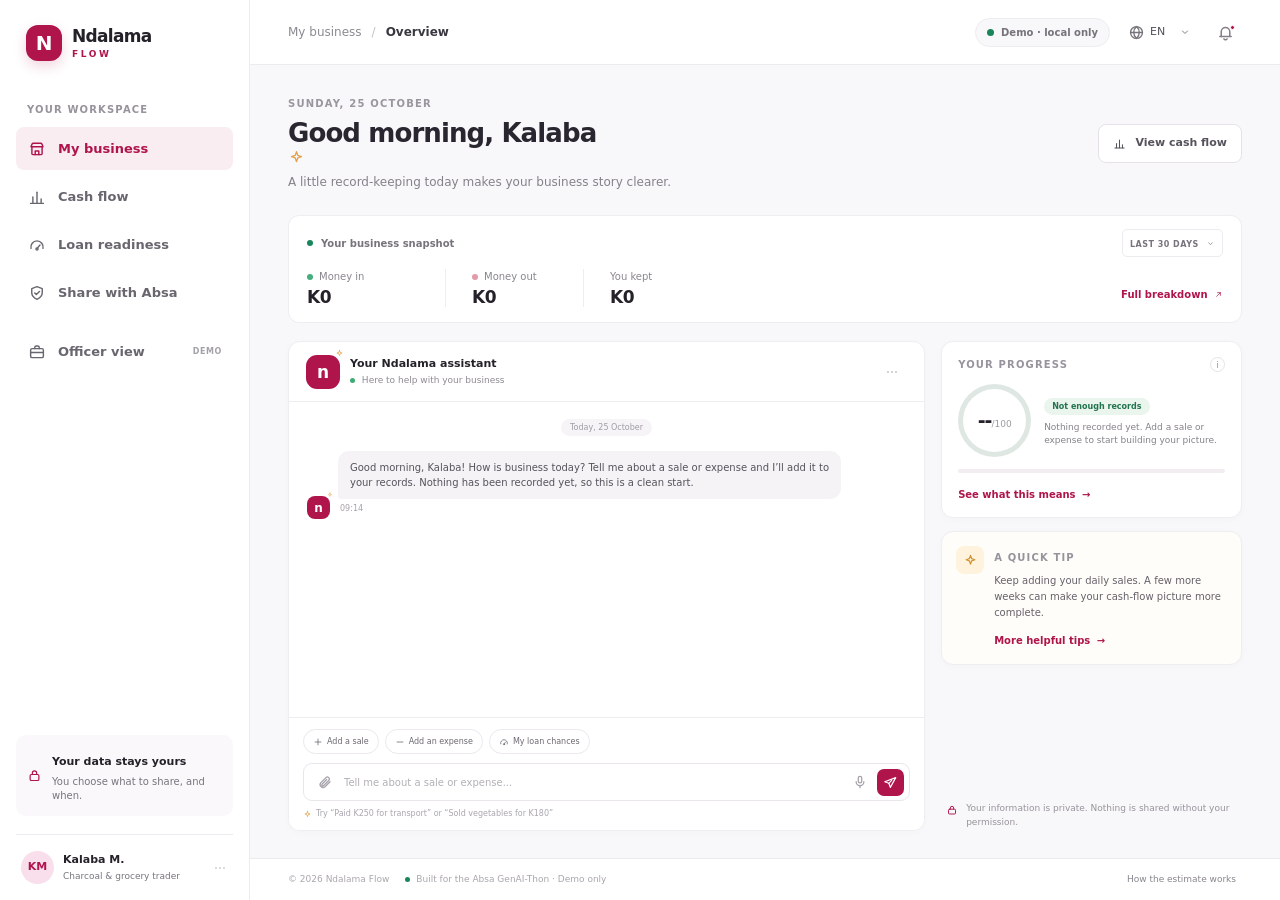
==== index.html @ 37a43adc "Add Ndalama Flow browser prototype Co-authored-by: Copilot <223556219+Copilot@users.noreply.github.c" ====
<!doctype html>
<html lang="en">
  <head>
    <meta charset="utf-8">
    <meta name="viewport" content="width=device-width, initial-scale=1">
    <meta name="theme-color" content="#af144b">
    <meta name="description" content="Ndalama Flow turns everyday SME transactions into a clearer cash-flow picture. Local demo, no bank connection.">
    <title>Ndalama Flow — SME cash-flow assistant</title>
    <link rel="stylesheet" href="styles.css">
  </head>
  <body>
    <svg class="icon-sprite" aria-hidden="true" focusable="false" xmlns="http://www.w3.org/2000/svg">
      <symbol id="i-store" viewBox="0 0 24 24"><path d="M4 9h16l-1.3-3.4A2 2 0 0 0 16.8 4.3H7.2a2 2 0 0 0-1.9 1.3L4 9Z"/><path d="M5.2 9v9.3a1.2 1.2 0 0 0 1.2 1.2h11.2a1.2 1.2 0 0 0 1.2-1.2V9"/><path d="M9.6 19.5v-4.8h4.8v4.8"/></symbol>
      <symbol id="i-chart" viewBox="0 0 24 24"><path d="M3.5 20.5h17"/><path d="M6.5 20V12"/><path d="M12 20V5.5"/><path d="M17.5 20v-5.5"/></symbol>
      <symbol id="i-gauge" viewBox="0 0 24 24"><path d="M4 16.5a8.2 8.2 0 1 1 16 0"/><path d="M12 16.5l4-4.6"/><circle cx="12" cy="17.4" r="1.4"/></symbol>
      <symbol id="i-shield" viewBox="0 0 24 24"><path d="M12 3.6 19 6.2v5.6c0 4-3 6.9-7 8.6-4-1.7-7-4.6-7-8.6V6.2l7-2.6Z"/><path d="m9 12 2.1 2.1L15.3 10"/></symbol>
      <symbol id="i-briefcase" viewBox="0 0 24 24"><rect x="3.5" y="7.5" width="17" height="12" rx="2"/><path d="M9 7.5V6a2 2 0 0 1 2-2h2a2 2 0 0 1 2 2v1.5"/><path d="M3.5 12.7h17"/></symbol>
      <symbol id="i-lock" viewBox="0 0 24 24"><rect x="5" y="10.4" width="14" height="9.6" rx="2"/><path d="M8.6 10.4V8a3.4 3.4 0 0 1 6.8 0v2.4"/></symbol>
      <symbol id="i-globe" viewBox="0 0 24 24"><circle cx="12" cy="12" r="8.4"/><path d="M3.6 12h16.8"/><path d="M12 3.6c2.5 2.3 3.9 5.2 3.9 8.4s-1.4 6.1-3.9 8.4c-2.5-2.3-3.9-5.2-3.9-8.4S9.5 5.9 12 3.6Z"/></symbol>
      <symbol id="i-bell" viewBox="0 0 24 24"><path d="M6.6 17V11a5.4 5.4 0 0 1 10.8 0v6"/><path d="M4.8 17h14.4"/><path d="M10 20a2.2 2.2 0 0 0 4 0"/></symbol>
      <symbol id="i-chevron" viewBox="0 0 24 24"><path d="m7 10 5 5 5-5"/></symbol>
      <symbol id="i-spark" viewBox="0 0 24 24"><path d="M12 3.8 13.8 9l5.2 1.8-5.2 1.8L12 17.8l-1.8-5.2L5 10.8 10.2 9 12 3.8Z"/></symbol>
      <symbol id="i-plus" viewBox="0 0 24 24"><path d="M12 5v14"/><path d="M5 12h14"/></symbol>
      <symbol id="i-minus" viewBox="0 0 24 24"><path d="M5 12h14"/></symbol>
      <symbol id="i-in" viewBox="0 0 24 24"><path d="M7 17 17 7"/><path d="M9.5 7H17v7.5"/></symbol>
      <symbol id="i-out" viewBox="0 0 24 24"><path d="M17 7 7 17"/><path d="M14.5 17H7V9.5"/></symbol>
      <symbol id="i-swap" viewBox="0 0 24 24"><path d="M4 8.5h12.5"/><path d="m13.8 5.3 3.2 3.2-3.2 3.2"/><path d="M20 15.5H7.5"/><path d="m10.2 12.3-3.2 3.2 3.2 3.2"/></symbol>
      <symbol id="i-clip" viewBox="0 0 24 24"><path d="M19.5 11.6 12 19.1a4.4 4.4 0 0 1-6.2-6.2l7.5-7.5a3 3 0 0 1 4.3 4.3l-7.5 7.5a1.6 1.6 0 0 1-2.3-2.3l6.7-6.7"/></symbol>
      <symbol id="i-mic" viewBox="0 0 24 24"><rect x="9.4" y="3.4" width="5.2" height="10" rx="2.6"/><path d="M6.2 11.6a5.8 5.8 0 0 0 11.6 0"/><path d="M12 17.4v3.2"/></symbol>
      <symbol id="i-send" viewBox="0 0 24 24"><path d="m20.4 4.2-8.7 15.6-2.4-6.5-6.5-2.4L20.4 4.2Z"/><path d="m9.3 13.3 4.7-4.7"/></symbol>
      <symbol id="i-more" viewBox="0 0 24 24"><path d="M6 12h.01M12 12h.01M18 12h.01"/></symbol>
      <symbol id="i-info" viewBox="0 0 24 24"><circle cx="12" cy="12" r="8.4"/><path d="M12 11v5.4"/><path d="M12 7.9h.01"/></symbol>
      <symbol id="i-check" viewBox="0 0 24 24"><path d="m5.2 12.4 4.4 4.4L18.8 7.6"/></symbol>
      <symbol id="i-alert" viewBox="0 0 24 24"><path d="M12 4.4 20.8 19.6H3.2L12 4.4Z"/><path d="M12 9.4v4.4"/><path d="M12 16.9h.01"/></symbol>
      <symbol id="i-undo" viewBox="0 0 24 24"><path d="M4.5 9.2h8.7a5.4 5.4 0 0 1 0 10.8H8.4"/><path d="M8.2 5.2 4.2 9.2l4 4"/></symbol>
      <symbol id="i-close" viewBox="0 0 24 24"><path d="m6.4 6.4 11.2 11.2"/><path d="M17.6 6.4 6.4 17.6"/></symbol>
      <symbol id="i-list" viewBox="0 0 24 24"><path d="M9 6.5h11"/><path d="M9 12h11"/><path d="M9 17.5h11"/><path d="M4.6 6.5h.01"/><path d="M4.6 12h.01"/><path d="M4.6 17.5h.01"/></symbol>
    </svg>
    <div class="app-shell">
      <aside class="sidebar" aria-label="Main navigation">
        <a class="brand" href="#chat" aria-label="Ndalama Flow home">
          <span class="brand-mark" aria-hidden="true">N</span>
          <span><strong>Ndalama</strong><small>FLOW</small></span>
        </a>
        <div class="workspace-label">YOUR WORKSPACE</div>
        <nav class="nav-list">
          <button class="nav-item active" data-screen="chat"><span class="nav-icon"><svg class="icon" aria-hidden="true"><use href="#i-store"/></svg></span>My business</button>
          <button class="nav-item" data-screen="dashboard"><span class="nav-icon"><svg class="icon" aria-hidden="true"><use href="#i-chart"/></svg></span>Cash flow</button>
          <button class="nav-item" data-screen="readiness"><span class="nav-icon"><svg class="icon" aria-hidden="true"><use href="#i-gauge"/></svg></span>Loan readiness</button>
          <button class="nav-item" data-screen="consent"><span class="nav-icon"><svg class="icon" aria-hidden="true"><use href="#i-shield"/></svg></span>Share with Absa</button>
          <button class="nav-item officer-link" data-screen="officer"><span class="nav-icon"><svg class="icon" aria-hidden="true"><use href="#i-briefcase"/></svg></span>Officer view <span class="demo-mini">DEMO</span></button>
        </nav>
        <div class="sidebar-bottom">
          <div class="secure-note"><span class="secure-icon" aria-hidden="true"><svg class="icon"><use href="#i-lock"/></svg></span><div><strong>Your data stays yours</strong><p>You choose what to share, and when.</p></div></div>
          <div class="profile"><span class="avatar">KM</span><span><strong>Kalaba M.</strong><small>Charcoal & grocery trader</small></span><span class="more"><svg class="icon" aria-hidden="true"><use href="#i-more"/></svg></span></div>
        </div>
      </aside>

      <main class="main-area">
        <header class="topbar">
          <div class="mobile-brand"><span class="brand-mark">N</span><strong>Ndalama Flow</strong></div>
          <div class="breadcrumb"><span>My business</span><span class="crumb-sep">/</span><strong id="current-page">Overview</strong></div>
          <div class="top-actions">
            <span class="demo-badge"><span></span> Demo · local only</span>
            <label class="language-select" aria-label="Choose language">
              <span class="language-globe"><svg class="icon" aria-hidden="true"><use href="#i-globe"/></svg></span>
              <select id="language"><option value="en">EN</option><option value="bem">BEM</option><option value="nya">NYA</option></select>
              <span class="chevron"><svg class="icon" aria-hidden="true"><use href="#i-chevron"/></svg></span>
            </label>
            <button class="icon-button notification-button" aria-label="Notifications"><svg class="icon" aria-hidden="true"><use href="#i-bell"/></svg><i></i></button>
          </div>
        </header>

        <div class="screen-content">
          <div class="screen" id="screen-chat">
            <div class="page-heading">
              <div><p class="eyebrow">SUNDAY, 25 OCTOBER</p><h1>Good morning, Kalaba <span class="wave"><svg class="icon" aria-hidden="true"><use href="#i-spark"/></svg></span></h1><p class="subheading">A little record-keeping today makes your business story clearer.</p></div>
              <button class="button button-outline" data-screen="dashboard"><span><svg class="icon" aria-hidden="true"><use href="#i-chart"/></svg></span> View cash flow</button>
            </div>
            <div class="overview-strip">
              <div class="overview-copy"><span class="live-dot"></span><span>Your business snapshot</span><span class="period-label">LAST 30 DAYS <span><svg class="icon" aria-hidden="true"><use href="#i-chevron"/></svg></span></span></div>
              <div class="overview-metrics">
                <div class="metric"><span class="metric-label"><i class="metric-dot green"></i>Money in</span><strong id="mini-income">K0</strong></div>
                <div class="metric"><span class="metric-label"><i class="metric-dot red"></i>Money out</span><strong id="mini-expenses">K0</strong></div>
                <div class="metric"><span class="metric-label">You kept</span><strong id="mini-profit">K0</strong></div>
                <div class="snapshot-link"><button class="text-link" data-screen="dashboard">Full breakdown <span><svg class="icon" aria-hidden="true"><use href="#i-in"/></svg></span></button></div>
              </div>
            </div>

            <div class="chat-layout">
              <section class="chat-panel card">
                <div class="chat-header"><div class="assistant-avatar">n<span><svg class="icon" aria-hidden="true"><use href="#i-spark"/></svg></span></div><div><strong>Your Ndalama assistant</strong><small><i class="online-dot"></i> Here to help with your business</small></div><button class="icon-button chat-menu" aria-label="More options"><svg class="icon" aria-hidden="true"><use href="#i-more"/></svg></button></div>
                <div class="chat-thread" id="chat-thread" aria-live="polite">
                  <div class="chat-date"><span>Today, 25 October</span></div>
                  <div class="message-row assistant-row"><div class="assistant-avatar small">n<span><svg class="icon" aria-hidden="true"><use href="#i-spark"/></svg></span></div><div class="message-content"><div class="bubble assistant-bubble">Good morning, Kalaba! How is business today? Tell me about a sale or expense and I’ll add it to your records. Nothing has been recorded yet, so this is a clean start.</div><span class="message-time">09:14</span></div></div>
                </div>
                <div class="chat-footer">
                  <div class="quick-prompts"><button data-prompt="Add a sale"><svg class="icon" aria-hidden="true"><use href="#i-plus"/></svg> Add a sale</button><button data-prompt="Add an expense"><svg class="icon" aria-hidden="true"><use href="#i-minus"/></svg> Add an expense</button><button data-prompt="How are my loan chances?"><svg class="icon" aria-hidden="true"><use href="#i-gauge"/></svg> My loan chances</button></div>
                  <form class="message-form" id="message-form"><button type="button" class="attach-button" aria-label="Attach a statement" title="Statement uploads are not connected in this demo"><svg class="icon" aria-hidden="true"><use href="#i-clip"/></svg></button><input id="message-input" autocomplete="off" placeholder="Tell me about a sale or expense..." aria-label="Message your assistant"><button type="button" class="mic-button" aria-label="Voice input is not available in this demo"><svg class="icon" aria-hidden="true"><use href="#i-mic"/></svg></button><button class="send-button" type="submit" aria-label="Send message"><svg class="icon" aria-hidden="true"><use href="#i-send"/></svg></button></form>
                  <p class="input-footnote"><svg class="icon" aria-hidden="true"><use href="#i-spark"/></svg> Try “Paid K250 for transport” or “Sold vegetables for K180”</p>
                </div>
              </section>
              <aside class="chat-aside">
                <section class="card readiness-card">
                  <div class="card-topline"><span class="section-kicker">YOUR PROGRESS</span><span class="info-mark" title="Illustrative score, shown after five recorded entries">i</span></div>
                  <div class="readiness-body"><div class="score-ring small-ring" id="aside-ring"><div><strong id="aside-score">--</strong><span>/100</span></div></div><div><span class="status-pill" id="aside-status">Not enough records</span><p id="aside-copy">Nothing recorded yet. Add a sale or expense to start building your picture.</p></div></div>
                  <div class="progress-track"><span id="aside-progress" style="width:0"></span></div>
                  <button class="text-link" data-screen="readiness">See what this means <span>→</span></button>
                </section>
                <section class="card nudge-card"><div class="nudge-icon"><svg class="icon" aria-hidden="true"><use href="#i-spark"/></svg></div><div><span class="section-kicker">A QUICK TIP</span><p>Keep adding your daily sales. A few more weeks can make your cash-flow picture more complete.</p><button class="text-link" data-prompt="How can I improve my records?">More helpful tips <span>→</span></button></div></section>
                <div class="privacy-foot"><span class="privacy-icon"><svg class="icon" aria-hidden="true"><use href="#i-lock"/></svg></span><span>Your information is private. Nothing is shared without your permission.</span></div>
              </aside>
            </div>
          </div>

          <div class="screen hidden" id="screen-dashboard">
            <div class="page-heading"><div><p class="eyebrow">YOUR BUSINESS, AT A GLANCE</p><h1>Cash flow</h1><p class="subheading">A simple picture of what came in and went out.</p></div><button class="button button-outline" data-screen="chat"><svg class="icon" aria-hidden="true"><use href="#i-plus"/></svg> Add a transaction</button></div>
            <div class="dashboard-stats">
              <article class="stat-card card"><div class="stat-head"><span>Money in</span><span class="stat-icon income-icon"><svg class="icon" aria-hidden="true"><use href="#i-in"/></svg></span></div><strong id="dash-income">K0</strong><small id="dash-income-note"><span class="muted-text">Nothing recorded yet</span></small><div class="sparkline income-spark hidden"><i></i><i></i><i></i><i></i><i></i><i></i><i></i><i></i><i></i></div></article>
              <article class="stat-card card"><div class="stat-head"><span>Money out</span><span class="stat-icon expense-icon"><svg class="icon" aria-hidden="true"><use href="#i-out"/></svg></span></div><strong id="dash-expenses">K0</strong><small id="dash-expense-note"><span class="muted-text">Nothing recorded yet</span></small><div class="sparkline expense-spark hidden"><i></i><i></i><i></i><i></i><i></i><i></i><i></i><i></i><i></i></div></article>
              <article class="stat-card card"><div class="stat-head"><span>You kept</span><span class="stat-icon profit-icon"><svg class="icon" aria-hidden="true"><use href="#i-chart"/></svg></span></div><strong id="dash-profit">K0</strong><small><span class="muted-text">Money in, less money out</span></small><div class="profit-meter"><span id="profit-meter-fill" style="width:0"></span></div></article>
            </div>
            <div class="dashboard-grid">
              <section class="card chart-card"><div class="section-header"><div><h2>Your weekly flow</h2><p>Income and expenses over the last 4 weeks</p></div><span class="chart-legend"><i class="legend-income"></i>Income <i class="legend-expense"></i>Expenses</span></div><div class="chart-wrap"><div class="y-axis"><span>K0</span><span>K0</span><span>K0</span><span>K0</span></div><div class="chart-area"><div class="grid-line line-1"></div><div class="grid-line line-2"></div><div class="grid-line line-3"></div><div class="grid-line line-4"></div><p class="chart-empty" id="chart-empty">No entries yet. Add a sale or expense in chat to see your weekly flow.</p><div class="bar-groups is-empty" id="bar-groups"><div class="bar-group"><i class="bar income-bar"></i><i class="bar expense-bar"></i><span>Week 1</span></div><div class="bar-group"><i class="bar income-bar"></i><i class="bar expense-bar"></i><span>Week 2</span></div><div class="bar-group"><i class="bar income-bar"></i><i class="bar expense-bar"></i><span>Week 3</span></div><div class="bar-group"><i class="bar income-bar"></i><i class="bar expense-bar"></i><span>This week</span></div></div></div></div></section>
              <section class="card category-card"><div class="section-header"><div><h2>Where money goes</h2><p>Your recorded expenses</p></div><button class="icon-button" aria-label="Category details"><svg class="icon" aria-hidden="true"><use href="#i-more"/></svg></button></div><div class="category-list" id="category-list"><p class="empty-note">Nothing recorded yet. Add an expense in chat to see where your money goes.</p></div><div class="category-note"><svg class="icon" aria-hidden="true"><use href="#i-spark"/></svg> Keep recording expenses to make this breakdown more complete.</div></section>
            </div>
            <section class="card transactions-card"><div class="section-header"><div><h2>Recent activity</h2><p>Transactions you have recorded</p></div><span class="synthetic-label">YOUR ENTRIES</span></div><div class="transaction-table" id="transaction-list"></div></section>
          </div>

          <div class="screen hidden" id="screen-readiness">
            <div class="page-heading"><div><p class="eyebrow">A CLEARER PICTURE, ONE STEP AT A TIME</p><h1>Your loan readiness</h1><p class="subheading">An estimate to help you understand your cash flow—not a lending decision.</p></div><span class="illustrative-tag">Illustrative estimate</span></div>
            <div class="readiness-grid">
              <section class="card score-card"><span class="section-kicker">DEMO CASH-FLOW PROFILE</span><div class="large-score"><div class="score-ring" id="ready-ring"><div><strong id="ready-score">--</strong><span>/100</span></div></div><div><span class="status-pill" id="ready-status">Not enough records</span><h2 id="ready-title">Just getting started</h2><p id="ready-copy">Nothing recorded yet. Add at least five sales and expenses to see an illustrative cash-flow profile.</p></div></div><div class="score-scale"><span>Needs more records</span><span>Stronger picture</span></div><div class="progress-track"><span id="ready-progress" style="width:0"></span></div><div class="estimate-box hidden" id="estimate-box"><span class="estimate-icon"><svg class="icon" aria-hidden="true"><use href="#i-in"/></svg></span><div><span>Example loan & repayment estimate</span><strong>K15,000 <small>loan · about K1,300 / month</small></strong><p>Illustrative only, based on entries recorded in this demo. Not an offer or approval.</p></div></div></section>
              <section class="card factors-card"><div class="section-header"><div><h2>What shaped this picture?</h2><p>Example factors shown transparently</p></div></div><p class="empty-note" id="factor-empty">Add entries in chat and the factors behind this picture will appear here.</p><div class="factor-row factor-live hidden"><span class="factor-icon factor-positive"><svg class="icon" aria-hidden="true"><use href="#i-in"/></svg></span><div><strong>Recorded sales</strong><p>Your recorded income appears across your entries.</p></div><span class="factor-status positive-text">Helps</span></div><div class="factor-row factor-live hidden"><span class="factor-icon factor-positive"><svg class="icon" aria-hidden="true"><use href="#i-check"/></svg></span><div><strong>Money left after expenses</strong><p>Your recorded income is higher than recorded expenses.</p></div><span class="factor-status positive-text">Helps</span></div><div class="factor-row factor-live hidden"><span class="factor-icon factor-caution"><svg class="icon" aria-hidden="true"><use href="#i-alert"/></svg></span><div><strong>Length of records</strong><p>A handful of entries is still a short history.</p></div><span class="factor-status caution-text">More needed</span></div><div class="factor-row factor-live hidden"><span class="factor-icon factor-caution"><svg class="icon" aria-hidden="true"><use href="#i-info"/></svg></span><div><strong>Transactions not verified</strong><p>Chat entries are self-reported in this demo.</p></div><span class="factor-status caution-text">More needed</span></div><div class="factor-disclaimer">This demo does not calculate a real credit score or determine eligibility.</div></section>
            </div>
            <section class="card next-steps-card"><div class="next-step-icon"><svg class="icon" aria-hidden="true"><use href="#i-spark"/></svg></div><div><span class="section-kicker">SMALL STEPS THAT HELP</span><h2>Keep your business story growing</h2><div class="tip-grid"><div><span>01</span><p>Record sales and expenses regularly for a more complete picture.</p></div><div><span>02</span><p>Check entries as you go so your records reflect your business.</p></div><div><span>03</span><p>Only share details with a bank when you feel ready.</p></div></div></div></section>
            <button class="button button-primary" data-screen="consent">Choose what to share <span>→</span></button>
          </div>

          <div class="screen hidden" id="screen-consent">
            <div class="page-heading"><div><p class="eyebrow">YOU ARE IN CONTROL</p><h1>Choose what to share</h1><p class="subheading">You decide what an Absa loan officer can see. Nothing is shared until you confirm below.</p></div><span class="privacy-pill"><span><svg class="icon" aria-hidden="true"><use href="#i-lock"/></svg></span> Private by default</span></div>
            <div class="consent-layout">
              <section class="card consent-card"><div class="consent-intro"><span class="consent-shield"><svg class="icon" aria-hidden="true"><use href="#i-shield"/></svg></span><div><h2>Your information, your choice</h2><p>Switch on only the information you want to include. You can withdraw access later.</p></div></div>
                <label class="consent-row"><span class="consent-data-icon"><svg class="icon" aria-hidden="true"><use href="#i-list"/></svg></span><span class="consent-copy"><strong>Cash-flow summary</strong><small>Money in, money out, and weekly patterns</small></span><input type="checkbox" class="consent-toggle"><span class="toggle-ui"></span></label>
                <label class="consent-row"><span class="consent-data-icon"><svg class="icon" aria-hidden="true"><use href="#i-swap"/></svg></span><span class="consent-copy"><strong>Recorded transactions</strong><small>Sales and expenses you entered in this demo</small></span><input type="checkbox" class="consent-toggle"><span class="toggle-ui"></span></label>
                <label class="consent-row"><span class="consent-data-icon"><svg class="icon" aria-hidden="true"><use href="#i-gauge"/></svg></span><span class="consent-copy"><strong>Illustrative profile</strong><small>Demo factors and the example estimate</small></span><input type="checkbox" class="consent-toggle"><span class="toggle-ui"></span></label>
                <label class="consent-row"><span class="consent-data-icon"><svg class="icon" aria-hidden="true"><use href="#i-alert"/></svg></span><span class="consent-copy"><strong>Data quality notes</strong><small>What may be missing or needs a closer look</small></span><input type="checkbox" class="consent-toggle"><span class="toggle-ui"></span></label>
                <div class="consent-confirm"><p><span><svg class="icon" aria-hidden="true"><use href="#i-info"/></svg></span> This prototype runs entirely in your browser. No application is sent to Absa.</p><div><button class="button button-outline hidden" id="withdraw-consent">Withdraw access</button> <button class="button button-primary" id="share-button">Review & share <span>→</span></button></div></div>
              </section>
              <aside class="consent-aside"><div class="card share-summary"><span class="section-kicker">BEFORE YOU SHARE</span><h2>Here’s what happens</h2><div class="share-step"><span>1</span><p>You choose the information above.</p></div><div class="share-step"><span>2</span><p>Review your selection before confirming.</p></div><div class="share-step"><span>3</span><p>A loan officer reviews it. They—not AI—make any lending decision.</p></div><div class="share-lock"><svg class="icon" aria-hidden="true"><use href="#i-lock"/></svg> <span>You can withdraw demo access at any time.</span></div></div><div class="consent-help"><span>Need a hand?</span><p>Talk to your assistant if you have questions about your records.</p><button class="text-link" data-screen="chat">Back to chat <span>→</span></button></div></aside>
            </div>
          </div>

          <div class="screen hidden" id="screen-officer">
            <div class="page-heading"><div><p class="eyebrow">ABSA · INTERNAL DEMO</p><h1>Application review</h1><p class="subheading">A sample view of information shared with a loan officer.</p></div><span class="illustrative-tag">Demo applicant · Local only</span></div>
            <div class="officer-banner" id="officer-banner"><span class="banner-icon"><svg class="icon" aria-hidden="true"><use href="#i-info"/></svg></span><div><strong>Nothing has been shared yet</strong><p>The applicant must choose and confirm what to share before it appears here.</p></div><button class="button button-outline" data-screen="consent">Go to consent</button></div>
            <div class="officer-grid">            <section class="card applicant-card"><div class="applicant-head"><span class="avatar large-avatar">KM</span><div><span class="section-kicker">DEMO PROFILE</span><h2>Kalaba M.</h2><p>Charcoal & grocery trader · Lusaka</p></div><span class="risk-pill">Demo profile</span></div><div class="applicant-stats" id="officer-cashflow"><div><span>Recorded income</span><strong id="officer-income">K0</strong></div><div><span>Recorded expenses</span><strong id="officer-expenses">K0</strong></div><div><span>Cash-flow difference</span><strong id="officer-profit">K0</strong></div></div><div class="officer-chart" id="officer-chart"><div class="section-header"><div><h2>Monthly cash flow</h2><p>No monthly history in this demo</p></div></div><p class="empty-note">Monthly statements are not connected. Only entries recorded in chat appear here.</p></div><div class="officer-transactions hidden" id="officer-transactions"><div class="section-header"><div><h2>Recorded transactions</h2><p>Entries supplied in this demo</p></div></div><div id="officer-transaction-list"></div></div></section>
            <aside class="officer-side"><section class="card recommendation-card" id="officer-profile"><div class="section-header"><div><span class="section-kicker">ASSISTANT SUMMARY</span><h2>Review the records</h2></div><span class="ai-mark"><svg class="icon" aria-hidden="true"><use href="#i-spark"/></svg> AI</span></div><p class="recommendation-copy" id="officer-copy">No entries have been recorded yet, so there is nothing to review.</p><div class="risk-flags" id="officer-quality"><strong>Things to check</strong><div><svg class="icon risk-icon" aria-hidden="true"><use href="#i-alert"/></svg> Short record history</div><div><svg class="icon risk-icon" aria-hidden="true"><use href="#i-alert"/></svg> Entries are self-reported</div><div><svg class="icon risk-icon" aria-hidden="true"><use href="#i-alert"/></svg> Demo data only</div></div><div class="decision-actions"><button class="button button-outline" data-decision="Request more information">Request more info</button><button class="button button-primary" data-decision="Review noted">Record review</button></div><p class="human-note">A human officer makes any real lending decision.</p></section><button class="withdraw-button" id="withdraw-button"><svg class="icon" aria-hidden="true"><use href="#i-undo"/></svg> Withdraw demo access</button></aside></div>
            <section class="card audit-card"><div><span class="section-kicker">DEMO AUDIT TRAIL</span><h2>Activity</h2></div><div class="audit-row"><span class="audit-dot"></span><span id="audit-entry">Demo profile created — no entries recorded</span><time>25 Oct 2026</time></div><p>Prototype activity only. No real customer data or bank system is connected.</p></section>
          </div>
        </div>
        <footer class="app-footer"><span>© 2026 Ndalama Flow</span><span><i></i> Built for the Absa GenAI-Thon · Demo only</span><button data-screen="readiness">How the estimate works</button></footer>
      </main>
    </div>
    <div class="toast" id="toast" role="status" aria-live="polite"></div>
    <dialog class="confirm-dialog" id="share-dialog"><form method="dialog"><button class="dialog-close" aria-label="Close"><svg class="icon" aria-hidden="true"><use href="#i-close"/></svg></button><span class="dialog-icon"><svg class="icon" aria-hidden="true"><use href="#i-shield"/></svg></span><p class="eyebrow">YOUR CHOICE, CONFIRMED</p><h2>Share this sample profile?</h2><p id="share-dialog-copy">Your selected demo information will appear in the officer preview on this device. It will not be sent to Absa.</p><div class="dialog-actions"><button class="button button-outline" value="cancel">Not yet</button><button class="button button-primary" id="confirm-share" value="confirm">Confirm demo share</button></div></form></dialog>
    <script src="app.js"></script>
  </body>
</html>
---- styles.css ----
:root{--red:#af144b;--red-dark:#94103e;--red-pale:#f9edf2;--green:#19855a;--green-pale:#e8f5ee;--amber:#c18111;--amber-pale:#fff5df;--ink:#242129;--muted:#77747d;--line:#edeaf0;--surface:#fff;--canvas:#f8f7f9;--font:system-ui,-apple-system,BlinkMacSystemFont,"Segoe UI",Arial,sans-serif;--display:system-ui,-apple-system,BlinkMacSystemFont,"Segoe UI",Arial,sans-serif}*{box-sizing:border-box}body{margin:0;background:var(--canvas);color:var(--ink);font:14px/1.5 var(--font);-webkit-font-smoothing:antialiased}button,input,select{font:inherit}button{color:inherit;cursor:pointer}.app-shell{display:flex;min-height:100vh}.sidebar{width:250px;background:#fff;border-right:1px solid var(--line);padding:25px 16px 16px;display:flex;flex-direction:column;flex-shrink:0}.brand{display:flex;align-items:center;gap:10px;padding:0 10px 42px;text-decoration:none;color:var(--ink)}.brand-mark{width:36px;height:36px;display:grid;place-items:center;background:var(--red);color:white;border-radius:12px;font:800 20px var(--display);box-shadow:0 5px 13px #af144b2e}.brand>span:last-child{display:grid;line-height:1.1}.brand strong{font:800 17px var(--display);letter-spacing:-.7px}.brand small{color:var(--red);font-size:9px;font-weight:700;letter-spacing:2.6px;margin-top:4px}.workspace-label,.section-kicker{font-size:10px;line-height:1.3;letter-spacing:1.15px;color:#97939c;font-weight:700}.workspace-label{padding:0 11px 11px}.nav-list{display:grid;gap:5px}.nav-item{height:43px;width:100%;border:0;background:transparent;text-align:left;display:flex;align-items:center;gap:11px;padding:0 11px;border-radius:8px;font-size:13px;font-weight:600;color:#69666f}.nav-item:hover{background:#faf8fa;color:var(--red)}.nav-item.active{background:var(--red-pale);color:var(--red)}.nav-icon{width:20px;text-align:center;font-size:17px}.officer-link{margin-top:11px}.demo-mini{margin-left:auto;color:#a3a0a7;font-size:8px;letter-spacing:.6px}.sidebar-bottom{margin-top:auto}.secure-note{display:flex;gap:10px;padding:13px 11px;border-radius:10px;background:#faf8fa;color:var(--red);font-size:16px}.secure-note div{color:var(--ink)}.secure-note strong{font-size:11px}.secure-note p{font-size:10px;color:var(--muted);margin:3px 0 0;line-height:1.4}.profile{border-top:1px solid var(--line);margin-top:18px;padding:16px 5px 0;display:flex;align-items:center;gap:9px}.avatar{width:33px;height:33px;border-radius:50%;background:#f8dfeb;color:var(--red);font-weight:700;font-size:11px;display:grid;place-items:center;flex-shrink:0}.profile>span:nth-child(2){display:grid}.profile strong{font-size:11px}.profile small{font-size:9px;color:var(--muted);margin-top:2px}.more{margin-left:auto;color:#96929a;font-size:20px}.main-area{min-width:0;flex:1;display:flex;flex-direction:column}.topbar{height:65px;padding:0 38px;border-bottom:1px solid var(--line);background:#fff;display:flex;align-items:center;justify-content:space-between}.breadcrumb{display:flex;gap:10px;align-items:center;color:#8c8991;font-size:12px}.breadcrumb strong{color:#3a3740;font-weight:600}.crumb-sep{color:#c4c1c7}.top-actions{display:flex;align-items:center;gap:18px}.demo-badge{display:flex;align-items:center;gap:7px;color:#77737b;background:#f8f7f9;border:1px solid #eeecf0;border-radius:30px;padding:6px 11px;font-size:10px;font-weight:600}.demo-badge>span,.live-dot,.app-footer i{width:7px;height:7px;border-radius:50%;background:var(--green)}.language-select{display:flex;align-items:center;gap:5px;color:#77737b}.language-select select{border:0;background:transparent;color:#55515b;font-size:11px;appearance:none;cursor:pointer;outline:none}.language-globe{font-size:17px}.chevron{font-size:13px}.icon-button{border:0;background:transparent;color:#837f88;font-size:20px;padding:4px 7px;position:relative}.notification-button i{position:absolute;right:7px;top:6px;width:5px;height:5px;border-radius:50%;background:var(--red);border:1px solid white}.mobile-brand{display:none}.screen-content{width:100%;max-width:1420px;padding:31px 38px 24px;margin:0 auto;flex:1}.screen{animation:appear .2s ease}@keyframes appear{from{opacity:.5;transform:translateY(4px)}to{opacity:1;transform:translateY(0)}}.hidden{display:none!important}.page-heading{display:flex;align-items:center;justify-content:space-between;gap:20px;margin-bottom:24px}.eyebrow{font-size:10px;font-weight:700;letter-spacing:1.2px;color:#9a959e;margin:0 0 7px}.page-heading h1{font:800 26px/1.2 var(--display);letter-spacing:-.9px;margin:0;color:#292630}.subheading{font-size:12px;color:#85818a;margin:7px 0 0}.wave{font-size:19px;color:#e5a047}.button{min-height:39px;padding:0 14px;border-radius:8px;display:inline-flex;align-items:center;justify-content:center;gap:9px;font-weight:700;font-size:11px;transition:background .15s,border-color .15s;white-space:nowrap}.button-outline{border:1px solid #e7e2e9;background:#fff;color:#57535c}.button-outline:hover{border-color:#d4cbd5;background:#fcfafc}.button-primary{border:1px solid var(--red);background:var(--red);color:#fff;box-shadow:0 3px 8px #af144b1d}.button-primary:hover{background:var(--red-dark)}.card{background:var(--surface);border:1px solid #efedf1;border-radius:12px;box-shadow:0 2px 8px #29263005}.overview-strip{background:#fff;border:1px solid #efedf1;border-radius:11px;padding:13px 18px 15px;margin-bottom:18px}.overview-copy{display:flex;align-items:center;gap:8px;font-size:10px;color:#77737c;font-weight:600}.live-dot{width:6px;height:6px}.period-label{margin-left:auto;border:1px solid var(--line);border-radius:5px;padding:4px 7px;color:#77737c;font-size:8px;letter-spacing:.5px}.period-label span{font-size:12px;padding-left:4px}.overview-metrics{display:flex;align-items:flex-end;padding:12px 0 0;gap:0}.metric{min-width:138px;padding:0 26px;border-left:1px solid #f0edf1}.metric:first-child{border-left:0;padding-left:0}.metric-label{display:flex;align-items:center;gap:6px;font-size:10px;color:#89858e}.metric-label .metric-dot{width:6px;height:6px;border-radius:50%}.metric-dot.green{background:#45ae7d}.metric-dot.red{background:#e39aa9}.metric strong{display:block;font:700 17px var(--display);letter-spacing:-.4px;margin-top:3px}.snapshot-link{margin-left:auto;padding-bottom:3px}.text-link{background:transparent;border:0;padding:0;color:var(--red);font-size:10px;font-weight:700}.text-link span{margin-left:3px}.chat-layout{display:grid;grid-template-columns:minmax(0,1.8fr) minmax(230px,.85fr);gap:16px;align-items:stretch}.chat-panel{display:flex;flex-direction:column;min-height:490px;overflow:hidden}.chat-header{height:60px;flex-shrink:0;padding:0 17px;border-bottom:1px solid #f0edf1;display:flex;align-items:center;gap:10px}.assistant-avatar{position:relative;width:34px;height:34px;background:var(--red);color:#fff;border-radius:11px;display:grid;place-items:center;font:800 17px var(--display)}.assistant-avatar>span{position:absolute;right:-4px;top:-6px;font-size:11px;color:#e1a143}.chat-header>div:nth-child(2){display:grid}.chat-header strong{font-size:11px}.chat-header small{color:#8e8a93;font-size:9px;margin-top:2px}.online-dot{display:inline-block;width:5px;height:5px;border-radius:50%;background:#40ab75;margin-right:4px}.chat-menu{margin-left:auto}.chat-thread{padding:13px 18px 8px;flex:1;max-height:330px;overflow:auto;scroll-behavior:smooth}.chat-date{text-align:center;margin:0 0 15px}.chat-date span{background:#f6f4f7;border-radius:12px;padding:4px 9px;color:#a09ba4;font-size:8px}.message-row{display:flex;gap:8px;margin:12px 0;align-items:flex-end}.assistant-avatar.small{width:23px;height:23px;border-radius:8px;font-size:12px;flex-shrink:0}.assistant-avatar.small>span{font-size:7px;right:-3px;top:-4px}.message-content{max-width:84%;display:flex;flex-direction:column}.bubble{border-radius:11px;padding:9px 12px;font-size:10px;line-height:1.5}.assistant-bubble{background:#f5f3f6;border-bottom-left-radius:3px;color:#56525b}.user-row{justify-content:flex-end}.user-bubble{background:#f9eaf0;color:#674354;border-bottom-right-radius:3px}.message-time{color:#a6a1aa;font-size:8px;margin:4px 2px}.user-row .message-time{text-align:right}.read-mark{color:#4a9a85}.transaction-card{position:relative;display:flex;align-items:center;gap:8px;margin-top:7px;padding:9px;background:#fff;border:1px solid #eeebf0;border-radius:8px;box-shadow:0 2px 6px #1f172208}.transaction-icon{width:26px;height:26px;background:#eaf5ee;color:var(--green);border-radius:7px;display:grid;place-items:center;font-size:14px}.transaction-card>div:nth-child(2){display:grid}.transaction-card>div:nth-child(2) strong{font-size:9px}.transaction-card>div:nth-child(2) span{font-size:8px;color:#99949d;margin-top:2px}.transaction-amount{font-size:10px;color:var(--green);margin-left:auto;white-space:nowrap}.undo-link{position:absolute;bottom:-18px;right:5px;color:#918b94;border:0;background:transparent;font-size:8px;padding:0}.chat-footer{padding:11px 14px 10px;border-top:1px solid #f0edf1;background:#fff}.quick-prompts{display:flex;gap:6px;flex-wrap:wrap;margin-bottom:9px}.quick-prompts button{height:25px;padding:0 9px;border:1px solid #ece8ee;border-radius:16px;background:white;color:#6d6871;font-size:8px}.quick-prompts button:hover{border-color:#dcb4c4;color:var(--red)}.message-form{height:38px;border:1px solid #e9e5eb;border-radius:9px;display:flex;align-items:center;padding:0 5px 0 8px;gap:4px}.message-form input{border:0;outline:0;flex:1;min-width:0;font-size:10px;color:var(--ink)}.message-form input::placeholder{color:#b3afb6}.attach-button,.mic-button{border:0;background:none;color:#a6a1aa;font-size:17px;padding:3px 5px}.mic-button{font-size:14px}.send-button{width:27px;height:27px;border:0;border-radius:7px;background:var(--red);color:white;font-size:17px;line-height:1}.input-footnote{font-size:8px;color:#aaa5ae;margin:7px 0 0}.input-footnote span{color:#dca244}.chat-aside{display:flex;flex-direction:column;gap:13px}.readiness-card{padding:15px 16px 13px}.card-topline{display:flex;align-items:center;justify-content:space-between}.info-mark{border:1px solid #e7e2e9;color:#9d98a0;border-radius:50%;width:15px;height:15px;text-align:center;line-height:14px;font-size:9px}.readiness-body{display:flex;align-items:center;gap:13px;margin:12px 0}.score-ring{width:97px;height:97px;border-radius:50%;display:grid;place-items:center;background:conic-gradient(var(--red) 0 72%,#f2edf1 72% 100%);position:relative;flex-shrink:0}.score-ring:before{content:"";position:absolute;inset:6px;background:white;border-radius:50%}.score-ring>div{position:relative;text-align:center;display:flex;align-items:baseline}.score-ring strong{font:800 24px var(--display);letter-spacing:-1px}.score-ring span{font-size:9px;color:#9d98a0}.small-ring{width:73px;height:73px;background:conic-gradient(var(--red) 0 72%,#f2edf1 72% 100%)}.small-ring:before{inset:5px}.small-ring strong{font-size:19px}.status-pill{font-size:8px;color:#996d24;background:#fff5df;border-radius:20px;padding:4px 8px;font-weight:700}.readiness-body>div:nth-child(2) p{font-size:9px;line-height:1.5;color:#85818a;margin:6px 0 0}.progress-track{height:4px;background:#f1edf1;border-radius:5px;margin:11px 0 10px;overflow:hidden}.progress-track>span{display:block;width:72%;height:100%;border-radius:5px;background:linear-gradient(90deg,#af144b,#d45b78)}.nudge-card{padding:14px;display:flex;gap:10px;background:#fffdf9}.nudge-icon{width:28px;height:28px;background:#fff3dd;color:#ce922f;border-radius:8px;display:grid;place-items:center;flex-shrink:0}.nudge-card p{font-size:10px;color:#66616a;line-height:1.6;margin:6px 0 8px}.privacy-foot{margin-top:auto;display:flex;gap:8px;color:#98939c;font-size:9px;line-height:1.5;padding:0 5px 2px}.privacy-foot span:first-child{color:var(--red);font-size:15px}.app-footer{border-top:1px solid var(--line);background:#fff;min-height:42px;padding:0 38px;display:flex;align-items:center;gap:16px;color:#aaa5ad;font-size:9px}.app-footer>span:nth-child(2){display:flex;align-items:center;gap:6px}.app-footer i{width:5px;height:5px}.app-footer button{margin-left:auto;border:0;background:none;color:#89848d;font-size:9px}.illustrative-tag,.privacy-pill,.risk-pill{padding:6px 10px;border-radius:20px;background:#f8f1f4;color:var(--red);font-size:9px;font-weight:700}.privacy-pill{background:#eef6f1;color:#428061}.dashboard-stats{display:grid;grid-template-columns:repeat(3,1fr);gap:13px;margin-bottom:14px}.stat-card{padding:15px 16px;position:relative;overflow:hidden;min-height:134px}.stat-head{display:flex;justify-content:space-between;align-items:center;color:#88838c;font-size:10px}.stat-icon{width:25px;height:25px;border-radius:7px;display:grid;place-items:center;font-size:13px}.income-icon{background:#e9f5ee;color:var(--green)}.expense-icon{background:#f9edf1;color:var(--red)}.profit-icon{background:#fff4df;color:#bd831a}.stat-card>strong{display:block;font:800 23px var(--display);letter-spacing:-.8px;margin:6px 0 2px}.stat-card>small{font-size:9px;color:#aaa5ad}.positive-text{color:var(--green);font-weight:700}.muted-text{color:#aaa5ad}.sparkline{position:absolute;right:14px;bottom:11px;display:flex;align-items:end;gap:3px;height:23px}.sparkline i{width:4px;border-radius:3px 3px 0 0;background:#b3ddc6}.sparkline i:nth-child(1){height:28%}.sparkline i:nth-child(2){height:50%}.sparkline i:nth-child(3){height:38%}.sparkline i:nth-child(4){height:75%}.sparkline i:nth-child(5){height:55%}.sparkline i:nth-child(6){height:90%}.sparkline i:nth-child(7){height:62%}.sparkline i:nth-child(8){height:100%}.sparkline i:nth-child(9){height:80%}.expense-spark i{background:#e7bdc9}.profit-meter{height:5px;border-radius:5px;background:#f0edf1;margin-top:13px}.profit-meter span{display:block;width:61%;height:100%;border-radius:5px;background:#d8ac5a}.dashboard-grid{display:grid;grid-template-columns:1.25fr 1fr;gap:13px;margin-bottom:14px}.chart-card,.category-card{padding:16px}.section-header{display:flex;justify-content:space-between;align-items:flex-start;gap:10px}.section-header h2,.consent-intro h2,.share-summary h2,.next-steps-card h2,.audit-card h2,.applicant-head h2{font:700 14px var(--display);letter-spacing:-.3px;margin:0}.section-header p{font-size:9px;color:#9a959e;margin:4px 0 0}.chart-legend{display:flex;gap:5px;align-items:center;font-size:8px;color:#89848d}.chart-legend i{width:6px;height:6px;border-radius:2px}.legend-income{background:var(--red)}.legend-expense{background:#d8d3da;margin-left:5px}.chart-wrap{display:flex;height:180px;margin-top:16px}.y-axis{width:33px;display:flex;flex-direction:column;justify-content:space-between;padding-bottom:21px;color:#aaa5ad;font-size:8px}.chart-area{flex:1;position:relative;display:flex;align-items:stretch}.grid-line{position:absolute;width:100%;height:1px;border-top:1px dashed #eeebef;left:0}.line-1{top:0}.line-2{top:25%}.line-3{top:50%}.line-4{top:75%}.bar-groups{position:relative;z-index:1;width:100%;height:100%;display:flex;justify-content:space-around;align-items:flex-end}.bar-group{height:100%;width:18%;display:flex;align-items:flex-end;justify-content:center;gap:4px;position:relative;padding-bottom:20px}.bar{width:17px;border-radius:4px 4px 0 0;min-height:7px}.income-bar{background:linear-gradient(#c75879,#af144b)}.expense-bar{background:#ddd8df}.bar-group span{position:absolute;bottom:0;font-size:8px;color:#96919a;white-space:nowrap}.category-list{display:grid;gap:13px;margin:22px 0 15px}.category-row{display:grid;grid-template-columns:23px minmax(78px,1fr) minmax(40px,.7fr) 47px;gap:7px;align-items:center}.category-icon{width:22px;height:22px;border-radius:7px;display:grid;place-items:center;font-size:12px}.category-transport{color:#b47d19;background:#fff4df}.category-stock{color:#4c9673;background:#eaf5ee}.category-rent{color:#a8506b;background:#f9edf2}.category-other{color:#817b87;background:#f2f0f4}.category-name{font-size:9px;color:#6f6a73}.category-row strong{font-size:9px;text-align:right}.category-progress{height:4px;background:#f1eff2;border-radius:4px}.category-progress i{display:block;background:#c14c70;height:100%;border-radius:4px}.category-row:nth-child(2) .category-progress i{background:#d2aa5e}.category-row:nth-child(3) .category-progress i{background:#93baa5}.category-row:nth-child(4) .category-progress i{background:#bab4bf}.category-note{border-top:1px solid #f1eef2;padding-top:10px;color:#96919a;font-size:8px}.category-note span{color:#d39b3d;margin-right:4px}.transactions-card{padding:15px 16px}.synthetic-label{font-size:8px;color:#98939b;letter-spacing:.5px}.transaction-table{margin-top:12px}.transaction-line{display:grid;grid-template-columns:28px minmax(100px,1fr) 90px 75px;gap:9px;align-items:center;padding:8px 0;border-top:1px solid #f3f1f4}.transaction-line:first-child{border-top:0}.transaction-line .category-icon{width:24px;height:24px}.transaction-line>div:nth-child(2){display:grid}.transaction-line strong{font-size:9px}.transaction-line small{font-size:8px;color:#9d98a0;margin-top:2px}.transaction-line time{font-size:8px;color:#96919a}.transaction-line .amount{font-size:9px;text-align:right}.readiness-grid{display:grid;grid-template-columns:1fr 1fr;gap:14px;margin-bottom:14px}.score-card,.factors-card{padding:20px}.large-score{display:flex;align-items:center;gap:20px;margin:20px 0}.large-score .score-ring{width:112px;height:112px}.large-score .score-ring strong{font-size:30px}.large-score h2{font:700 17px var(--display);margin:7px 0 4px}.large-score p{font-size:10px;line-height:1.6;color:#85808a;margin:0;max-width:300px}.score-scale{display:flex;justify-content:space-between;color:#aaa5ad;font-size:8px}.estimate-box{display:flex;align-items:flex-start;gap:11px;background:#fbf7f8;border:1px solid #f2e7eb;border-radius:9px;padding:13px;margin-top:18px}.estimate-icon{color:var(--red);font-size:19px}.estimate-box>div{display:grid}.estimate-box>div>span{font-size:9px;color:#89848d}.estimate-box strong{font:700 17px var(--display);margin:2px 0}.estimate-box strong small{font:400 9px var(--font);color:#77737c}.estimate-box p{font-size:8px;color:#96919a;margin:0}.factors-card .section-header{margin-bottom:7px}.factor-row{display:flex;align-items:center;gap:9px;padding:10px 0;border-bottom:1px solid #f2f0f3}.factor-icon{width:25px;height:25px;border-radius:7px;display:grid;place-items:center;flex-shrink:0;font-size:11px}.factor-positive{background:#edf7f0;color:var(--green)}.factor-caution{background:#fff5e5;color:#bf821b}.factor-row>div{min-width:0;flex:1}.factor-row strong{font-size:9px}.factor-row p{font-size:8px;color:#99949c;margin:2px 0 0}.factor-status{font-size:8px;white-space:nowrap}.caution-text{color:#b78020}.factor-disclaimer{font-size:8px;color:#a09ba3;line-height:1.5;margin-top:11px}.next-steps-card{display:flex;gap:14px;padding:16px 19px;margin-bottom:14px}.next-step-icon{width:30px;height:30px;background:#fff4df;color:#ca922f;border-radius:9px;display:grid;place-items:center}.tip-grid{display:grid;grid-template-columns:repeat(3,1fr);gap:18px;margin-top:12px}.tip-grid>div{display:flex;gap:8px;align-items:flex-start}.tip-grid>div>span{font:700 9px var(--display);color:#d69c3f}.tip-grid p{font-size:9px;color:#77727b;line-height:1.5;margin:0}.consent-layout{display:grid;grid-template-columns:1.35fr .8fr;gap:15px;align-items:start}.consent-card{padding:19px}.consent-intro{display:flex;gap:12px;align-items:center;padding:0 0 15px;border-bottom:1px solid #f0edf1}.consent-shield{width:37px;height:37px;display:grid;place-items:center;background:#f9edf2;border-radius:10px;color:var(--red);font-size:19px}.consent-intro p{font-size:9px;color:#89848d;margin:4px 0 0}.consent-row{height:61px;display:flex;align-items:center;gap:11px;border-bottom:1px solid #f2f0f3;position:relative;cursor:pointer}.consent-data-icon{width:27px;height:27px;display:grid;place-items:center;background:#f7f5f8;border-radius:8px;color:#817b85}.consent-copy{display:grid;gap:3px;flex:1}.consent-copy strong{font-size:10px}.consent-copy small{font-size:8px;color:#9a959e}.consent-toggle{position:absolute;opacity:0;width:1px;height:1px}.toggle-ui{width:31px;height:18px;border-radius:10px;background:#d8d4db;position:relative;transition:background .15s}.toggle-ui:after{content:"";position:absolute;width:12px;height:12px;background:#fff;left:3px;top:3px;border-radius:50%;box-shadow:0 1px 3px #0002;transition:transform .15s}.consent-toggle:checked+.toggle-ui{background:var(--red)}.consent-toggle:checked+.toggle-ui:after{transform:translateX(13px)}.consent-toggle:focus-visible+.toggle-ui{outline:2px solid #b5456c;outline-offset:2px}.consent-confirm{display:flex;align-items:center;justify-content:space-between;gap:12px;padding-top:15px}.consent-confirm p{font-size:8px;color:#98939b;max-width:230px}.consent-confirm p span{color:#778e9b;margin-right:3px}.consent-aside{display:grid;gap:12px}.share-summary{padding:18px}.share-summary h2{margin:7px 0 14px}.share-step{display:flex;align-items:flex-start;gap:9px;margin:11px 0}.share-step>span{width:20px;height:20px;border-radius:50%;background:#f8edf1;color:var(--red);display:grid;place-items:center;font-size:9px;font-weight:700;flex-shrink:0}.share-step p{margin:2px 0 0;color:#77727b;font-size:9px;line-height:1.5}.share-lock{border-top:1px solid #f1eef2;padding-top:12px;margin-top:13px;display:flex;gap:8px;align-items:center;color:var(--green);font-size:14px}.share-lock span{color:#89848d;font-size:8px}.consent-help{padding:5px 4px}.consent-help>span{font-size:10px;font-weight:700}.consent-help p{font-size:9px;color:#89848d;margin:4px 0 7px}.officer-banner{display:flex;align-items:center;gap:11px;padding:12px 14px;border:1px solid #f0dfbd;background:#fffbf3;border-radius:9px;margin-bottom:14px}.banner-icon{font-size:18px;color:#b77c17}.officer-banner>div{flex:1}.officer-banner strong{font-size:10px}.officer-banner p{font-size:8px;color:#8f8779;margin:3px 0 0}.officer-banner .button{min-height:31px;font-size:9px}.officer-grid{display:grid;grid-template-columns:1.35fr .8fr;gap:14px;align-items:start}.applicant-card,.recommendation-card{padding:16px}.applicant-head{display:flex;align-items:center;gap:10px}.large-avatar{width:38px;height:38px}.applicant-head h2{margin-top:3px}.applicant-head p{font-size:9px;color:#8d8891;margin:2px 0 0}.risk-pill{margin-left:auto;color:#966d26;background:#fff4df;font-size:8px}.applicant-stats{display:grid;grid-template-columns:repeat(3,1fr);margin:18px 0 15px;padding:12px 0;border-top:1px solid #f0edf1;border-bottom:1px solid #f0edf1}.applicant-stats>div{display:grid;gap:4px;border-left:1px solid #f0edf1;padding-left:11px}.applicant-stats>div:first-child{border:0;padding-left:0}.applicant-stats span{font-size:8px;color:#928d96}.applicant-stats strong{font:700 14px var(--display)}.officer-chart .section-header h2{font:700 12px var(--display)}.officer-bars{height:100px;display:flex;align-items:flex-end;justify-content:space-around;gap:3px;padding:9px 10px 0;border-bottom:1px solid #edeaf0}.officer-bars span{width:8%;max-width:24px;background:var(--red);border-radius:4px 4px 0 0;position:relative}.officer-bars span:nth-child(even){background:#dcd7df}.officer-months{display:flex;justify-content:space-around;color:#aaa5ad;font-size:8px;padding:5px 7px 0}.officer-side{display:grid;gap:10px}.recommendation-card .section-header{align-items:center}.recommendation-card .section-header h2{font:700 13px var(--display);margin-top:4px}.ai-mark{font-size:8px;font-weight:700;color:#9a6c9f;background:#f7eff8;border-radius:5px;padding:4px 6px}.recommendation-copy{font-size:9px;line-height:1.6;color:#77727b;margin:12px 0}.risk-flags{padding:10px;background:#fffbf3;border-radius:8px}.risk-flags>strong{font-size:9px}.risk-flags>div{font-size:8px;color:#77727b;margin-top:7px}.risk-flags>div span{display:inline-grid;place-items:center;border-radius:50%;width:13px;height:13px;background:#fff0d5;color:#b77c17;font-weight:700;margin-right:5px}.decision-actions{display:flex;gap:6px;margin-top:12px}.decision-actions .button{flex:1;white-space:normal;padding:0 7px;min-height:34px;font-size:8px}.human-note{text-align:center;color:#aaa5ad;font-size:8px;margin:8px 0 0}.withdraw-button{border:0;background:transparent;color:#9a6679;font-size:9px;text-align:left;padding:2px}.audit-card{margin-top:14px;padding:13px 16px;display:grid;grid-template-columns:170px 1fr;align-items:center;gap:12px}.audit-card h2{font-size:12px;margin-top:4px}.audit-row{display:flex;align-items:center;gap:8px;font-size:8px;color:#817c85}.audit-dot{width:6px;height:6px;background:#d9ad5f;border-radius:50%}.audit-row time{margin-left:auto;color:#aaa5ad}.audit-card>p{grid-column:2;margin:-8px 0 0;color:#aaa5ad;font-size:8px}.toast{position:fixed;bottom:24px;left:50%;transform:translate(-50%,15px);padding:10px 15px;border-radius:9px;background:#302b34;color:white;box-shadow:0 6px 22px #231d2630;font-size:11px;opacity:0;pointer-events:none;transition:opacity .2s,transform .2s;z-index:20}.toast.show{opacity:1;transform:translate(-50%,0)}.confirm-dialog{width:min(420px,calc(100vw - 30px));border:1px solid #eeeaf0;border-radius:15px;padding:0;box-shadow:0 20px 60px #1e172433}.confirm-dialog::backdrop{background:#211b25a8;backdrop-filter:blur(2px)}.confirm-dialog form{padding:25px;position:relative}.dialog-close{position:absolute;right:15px;top:11px;border:0;background:none;color:#8b858f;font-size:22px}.dialog-icon{width:40px;height:40px;display:grid;place-items:center;background:#f9edf2;color:var(--red);border-radius:11px;font-size:20px;margin-bottom:15px}.confirm-dialog h2{font:700 19px var(--display);margin:0}.confirm-dialog form>p:not(.eyebrow){font-size:11px;color:#77727b;line-height:1.6;margin:9px 0 19px}.dialog-actions{display:flex;justify-content:flex-end;gap:8px}.dialog-actions .button{font-size:10px}
@media(min-width:1500px){.screen-content{padding-top:38px}.chat-panel{min-height:540px}.chat-thread{max-height:380px}}
@media(max-width:1050px){.sidebar{width:215px}.topbar{padding:0 24px}.screen-content{padding:26px 24px}.app-footer{padding:0 24px}.chat-layout{grid-template-columns:minmax(0,1.5fr) minmax(210px,.8fr)}.category-row{grid-template-columns:23px minmax(65px,1fr) minmax(35px,.6fr) 43px}.category-name{font-size:8px}.dashboard-grid{grid-template-columns:1fr 1fr}.readiness-grid,.consent-layout,.officer-grid{grid-template-columns:1fr 1fr}}
@media(max-width:760px){.app-shell{display:block}.sidebar{position:fixed;z-index:10;bottom:0;left:0;right:0;width:auto;height:60px;padding:0 5px;border-right:0;border-top:1px solid var(--line);display:block}.sidebar .brand,.workspace-label,.sidebar-bottom,.officer-link{display:none}.nav-list{display:grid;grid-template-columns:repeat(4,1fr);height:100%;gap:0}.nav-item{height:58px;display:flex;flex-direction:column;justify-content:center;gap:2px;padding:3px 0;font-size:8px;border-radius:0}.nav-icon{font-size:16px;line-height:1.1}.topbar{height:54px;padding:0 16px}.mobile-brand{display:flex;align-items:center;gap:7px;font-size:12px}.mobile-brand .brand-mark{width:27px;height:27px;border-radius:8px;font-size:15px}.breadcrumb{display:none}.top-actions{gap:10px}.demo-badge{font-size:0;padding:6px 8px}.demo-badge>span{width:7px;height:7px}.notification-button{display:none}.screen-content{padding:23px 15px 20px}.page-heading{margin-bottom:17px;align-items:flex-start}.page-heading h1{font-size:22px}.page-heading .button{font-size:0;width:38px;padding:0}.page-heading .button span{font-size:15px}.page-heading .subheading{max-width:320px;line-height:1.5}.overview-strip{padding:11px 12px}.overview-metrics{justify-content:space-between;flex-wrap:wrap;row-gap:11px}.metric{min-width:0;padding:0 10px}.metric:first-child{padding-left:0}.metric strong{font-size:14px}.metric-label{font-size:8px}.snapshot-link{display:none}.chat-layout{grid-template-columns:1fr}.chat-panel{min-height:490px}.chat-aside{display:grid;grid-template-columns:1fr 1fr;gap:8px}.readiness-card{padding:12px}.readiness-body{gap:8px}.small-ring{width:57px;height:57px}.small-ring:before{inset:4px}.small-ring strong{font-size:16px}.readiness-body>div:nth-child(2) p{font-size:8px}.nudge-card{padding:11px}.nudge-card p{font-size:8px}.privacy-foot{grid-column:1/-1}.dashboard-stats{gap:7px}.stat-card{padding:12px 10px;min-height:118px}.stat-head{font-size:8px}.stat-icon{width:21px;height:21px}.stat-card>strong{font-size:17px}.stat-card>small{font-size:7px}.sparkline{right:9px;bottom:8px}.dashboard-grid{grid-template-columns:1fr}.chart-card,.category-card{padding:14px}.chart-wrap{height:155px}.category-list{gap:12px;margin-top:15px}.category-row{grid-template-columns:24px 1fr minmax(50px,.7fr) 48px}.category-name{font-size:9px}.transaction-line{grid-template-columns:25px minmax(90px,1fr) 55px 60px;gap:5px}.transaction-line time{font-size:7px}.readiness-grid,.consent-layout,.officer-grid{grid-template-columns:1fr}.score-card,.factors-card{padding:15px}.large-score{gap:14px}.large-score .score-ring{width:85px;height:85px}.large-score .score-ring strong{font-size:24px}.large-score h2{font-size:14px}.large-score p{font-size:9px}.tip-grid{grid-template-columns:1fr;gap:9px}.tip-grid p{font-size:9px}.next-steps-card{padding:14px}.consent-card{padding:14px}.consent-confirm{align-items:flex-start;flex-direction:column}.consent-confirm p{max-width:none;margin-bottom:0}.consent-confirm .button{width:100%}.consent-aside{grid-template-columns:1fr}.officer-banner{align-items:flex-start;flex-wrap:wrap}.officer-banner>div{width:calc(100% - 36px)}.officer-banner .button{margin-left:29px}.audit-card{grid-template-columns:1fr;gap:9px}.audit-card>p{grid-column:1;margin:0}.audit-row{min-height:20px}.app-footer{height:auto;min-height:47px;padding:7px 15px 70px;gap:5px;flex-wrap:wrap;font-size:8px}.app-footer button{margin-left:auto}.app-footer>span:nth-child(2){order:3;width:100%}.illustrative-tag,.privacy-pill{font-size:8px;white-space:nowrap}.chat-thread{max-height:290px}}
@media(max-width:390px){.screen-content{padding-left:11px;padding-right:11px}.page-heading h1{font-size:20px}.overview-metrics .metric{padding:0 6px}.metric strong{font-size:13px}.readiness-body{gap:6px}.small-ring{width:50px;height:50px}.small-ring strong{font-size:14px}.score-ring span{font-size:7px}.chat-aside{grid-template-columns:1fr}.privacy-foot{display:none}.quick-prompts button{font-size:7px;padding:0 7px}.factor-status{font-size:7px}.factor-row{gap:6px}}
.score-ring{background:conic-gradient(var(--green) 0 72%,#eaf1ed 72% 100%)}
.status-pill{color:#23744e;background:#eaf5ee}
.progress-track>span{background:linear-gradient(90deg,#32865d,#63ad80)}
.consent-confirm>div{display:flex;gap:6px;flex-wrap:wrap}
.officer-transactions{margin-top:15px;padding-top:13px;border-top:1px solid #f0edf1}
.decision-actions button:disabled{opacity:.55}
.icon-sprite{position:absolute;width:0;height:0;overflow:hidden}
.icon{width:1em;height:1em;display:block;fill:none;stroke:currentColor;stroke-width:1.9;stroke-linecap:round;stroke-linejoin:round;flex-shrink:0}
.nav-icon,.secure-icon,.more,.banner-icon,.send-button{display:grid;place-items:center}
.nav-icon .icon{width:18px;height:18px}.secure-icon .icon{width:15px;height:15px}.more .icon{width:16px;height:16px}
.language-globe .icon{width:17px;height:17px}.chevron .icon{width:12px;height:12px}.notification-button .icon{width:19px;height:19px}.chat-menu .icon{width:16px;height:16px}
.button .icon{width:13px;height:13px}.wave .icon{width:17px;height:17px;color:#e5a047}
.period-label .icon,.text-link .icon{width:9px;height:9px;display:inline-block;vertical-align:-1px}
.quick-prompts button{display:inline-flex;align-items:center;gap:4px}.quick-prompts .icon{width:10px;height:10px}
.attach-button .icon,.mic-button .icon{width:16px;height:16px}.send-button .icon{width:15px;height:15px}
.input-footnote{display:flex;align-items:center;gap:4px}.input-footnote .icon{width:9px;height:9px;color:#dca244}
.assistant-avatar>span .icon{width:9px;height:9px}.assistant-avatar.small>span .icon{width:6px;height:6px}
.transaction-icon .icon{width:14px;height:14px}.category-icon .icon{width:12px;height:12px}
.nudge-icon .icon{width:15px;height:15px}.privacy-foot .privacy-icon{color:var(--red)}.privacy-foot .icon{width:12px;height:12px;margin-top:2px}
.consent-shield .icon{width:20px;height:20px}.consent-data-icon .icon{width:14px;height:14px}
.share-lock .icon{width:14px;height:14px}.estimate-icon .icon{width:19px;height:19px}
.next-step-icon .icon{width:15px;height:15px}.factor-icon .icon{width:13px;height:13px}
.banner-icon .icon{width:18px;height:18px}.risk-icon{width:12px;height:12px;color:#b77c17;margin-right:5px;display:inline-block;vertical-align:-2px}
.withdraw-button{display:inline-flex;align-items:center;gap:5px}.withdraw-button .icon{width:12px;height:12px}
.dialog-icon .icon{width:20px;height:20px}.dialog-close .icon{width:16px;height:16px}
.ai-mark{display:inline-flex;align-items:center;gap:3px}.ai-mark .icon{width:9px;height:9px}
.privacy-pill{display:inline-flex;align-items:center;gap:5px}.privacy-pill .icon{width:11px;height:11px}
.consent-confirm p .icon{width:10px;height:10px;display:inline-block;vertical-align:-1px}
.empty-note{font-size:9px;line-height:1.6;color:#9a959e;margin:14px 0 4px;max-width:420px}
.transaction-table .empty-note{margin:14px 0 2px}
.chart-empty{position:absolute;inset:0;display:grid;place-items:center;text-align:center;padding:0 34px 18px;font-size:9px;line-height:1.6;color:#9a959e;z-index:2;margin:0}
.bar-groups.is-empty{opacity:.4}.bar-groups.is-empty .bar{min-height:0}
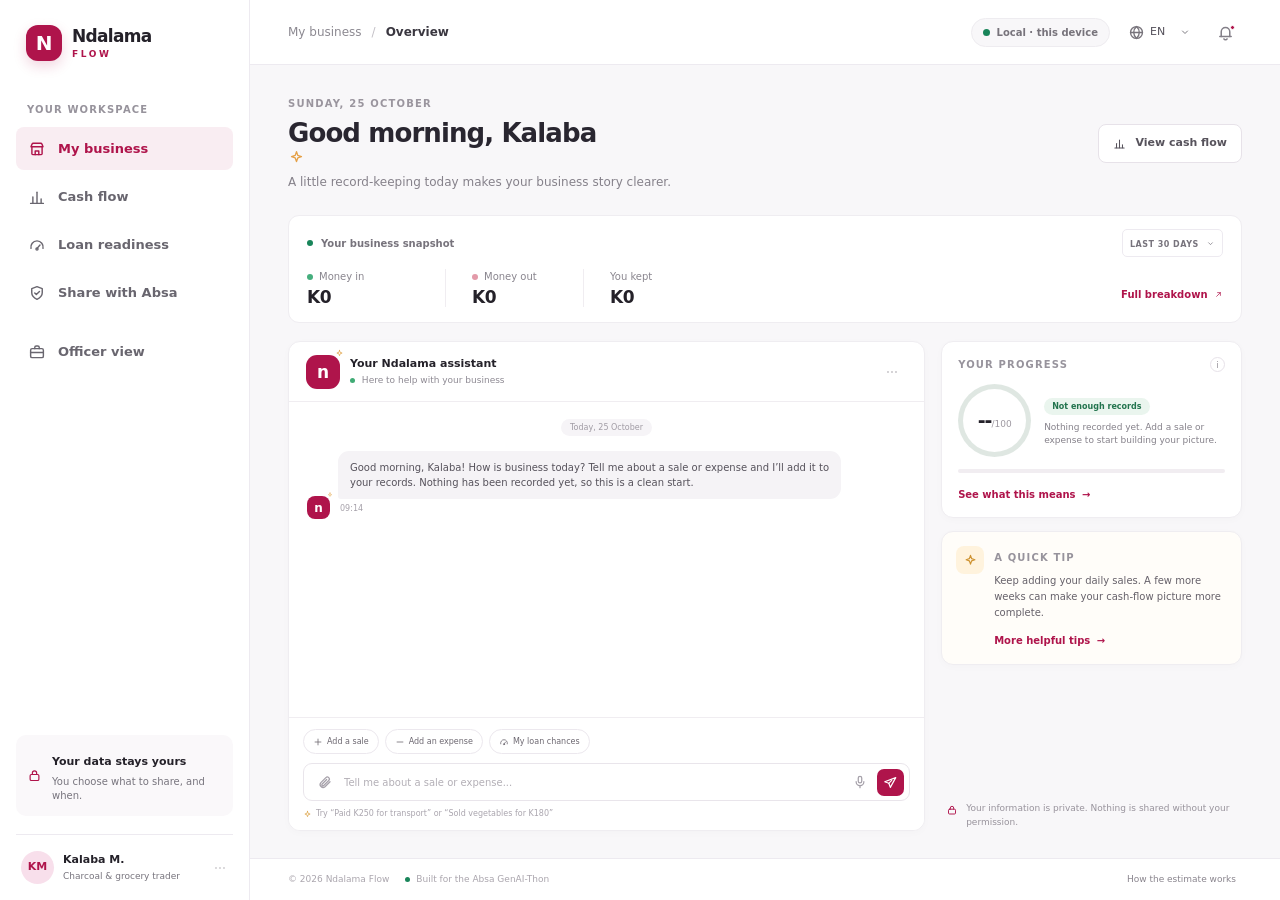
==== commit aff2e2c1: "update" ====
--- a/index.html
+++ b/index.html
@@ -4,7 +4,7 @@
     <meta charset="utf-8">
     <meta name="viewport" content="width=device-width, initial-scale=1">
     <meta name="theme-color" content="#af144b">
-    <meta name="description" content="Ndalama Flow turns everyday SME transactions into a clearer cash-flow picture. Local demo, no bank connection.">
+    <meta name="description" content="Ndalama Flow turns everyday SME transactions into a clearer cash-flow picture. Runs on this device, no bank connection.">
     <title>Ndalama Flow — SME cash-flow assistant</title>
     <link rel="stylesheet" href="styles.css">
   </head>
@@ -48,7 +48,7 @@
           <button class="nav-item" data-screen="dashboard"><span class="nav-icon"><svg class="icon" aria-hidden="true"><use href="#i-chart"/></svg></span>Cash flow</button>
           <button class="nav-item" data-screen="readiness"><span class="nav-icon"><svg class="icon" aria-hidden="true"><use href="#i-gauge"/></svg></span>Loan readiness</button>
           <button class="nav-item" data-screen="consent"><span class="nav-icon"><svg class="icon" aria-hidden="true"><use href="#i-shield"/></svg></span>Share with Absa</button>
-          <button class="nav-item officer-link" data-screen="officer"><span class="nav-icon"><svg class="icon" aria-hidden="true"><use href="#i-briefcase"/></svg></span>Officer view <span class="demo-mini">DEMO</span></button>
+          <button class="nav-item officer-link" data-screen="officer"><span class="nav-icon"><svg class="icon" aria-hidden="true"><use href="#i-briefcase"/></svg></span>Officer view</button>
         </nav>
         <div class="sidebar-bottom">
           <div class="secure-note"><span class="secure-icon" aria-hidden="true"><svg class="icon"><use href="#i-lock"/></svg></span><div><strong>Your data stays yours</strong><p>You choose what to share, and when.</p></div></div>
@@ -61,7 +61,7 @@
           <div class="mobile-brand"><span class="brand-mark">N</span><strong>Ndalama Flow</strong></div>
           <div class="breadcrumb"><span>My business</span><span class="crumb-sep">/</span><strong id="current-page">Overview</strong></div>
           <div class="top-actions">
-            <span class="demo-badge"><span></span> Demo · local only</span>
+            <span class="local-badge"><span></span> Local · this device</span>
             <label class="language-select" aria-label="Choose language">
               <span class="language-globe"><svg class="icon" aria-hidden="true"><use href="#i-globe"/></svg></span>
               <select id="language"><option value="en">EN</option><option value="bem">BEM</option><option value="nya">NYA</option></select>
@@ -96,7 +96,7 @@
                 </div>
                 <div class="chat-footer">
                   <div class="quick-prompts"><button data-prompt="Add a sale"><svg class="icon" aria-hidden="true"><use href="#i-plus"/></svg> Add a sale</button><button data-prompt="Add an expense"><svg class="icon" aria-hidden="true"><use href="#i-minus"/></svg> Add an expense</button><button data-prompt="How are my loan chances?"><svg class="icon" aria-hidden="true"><use href="#i-gauge"/></svg> My loan chances</button></div>
-                  <form class="message-form" id="message-form"><button type="button" class="attach-button" aria-label="Attach a statement" title="Statement uploads are not connected in this demo"><svg class="icon" aria-hidden="true"><use href="#i-clip"/></svg></button><input id="message-input" autocomplete="off" placeholder="Tell me about a sale or expense..." aria-label="Message your assistant"><button type="button" class="mic-button" aria-label="Voice input is not available in this demo"><svg class="icon" aria-hidden="true"><use href="#i-mic"/></svg></button><button class="send-button" type="submit" aria-label="Send message"><svg class="icon" aria-hidden="true"><use href="#i-send"/></svg></button></form>
+                  <form class="message-form" id="message-form"><button type="button" class="attach-button" aria-label="Attach a statement" title="Statement uploads are not connected"><svg class="icon" aria-hidden="true"><use href="#i-clip"/></svg></button><input id="message-input" autocomplete="off" placeholder="Tell me about a sale or expense..." aria-label="Message your assistant"><button type="button" class="mic-button" aria-label="Voice input is not available"><svg class="icon" aria-hidden="true"><use href="#i-mic"/></svg></button><button class="send-button" type="submit" aria-label="Send message"><svg class="icon" aria-hidden="true"><use href="#i-send"/></svg></button></form>
                   <p class="input-footnote"><svg class="icon" aria-hidden="true"><use href="#i-spark"/></svg> Try “Paid K250 for transport” or “Sold vegetables for K180”</p>
                 </div>
               </section>
@@ -130,8 +130,8 @@
           <div class="screen hidden" id="screen-readiness">
             <div class="page-heading"><div><p class="eyebrow">A CLEARER PICTURE, ONE STEP AT A TIME</p><h1>Your loan readiness</h1><p class="subheading">An estimate to help you understand your cash flow—not a lending decision.</p></div><span class="illustrative-tag">Illustrative estimate</span></div>
             <div class="readiness-grid">
-              <section class="card score-card"><span class="section-kicker">DEMO CASH-FLOW PROFILE</span><div class="large-score"><div class="score-ring" id="ready-ring"><div><strong id="ready-score">--</strong><span>/100</span></div></div><div><span class="status-pill" id="ready-status">Not enough records</span><h2 id="ready-title">Just getting started</h2><p id="ready-copy">Nothing recorded yet. Add at least five sales and expenses to see an illustrative cash-flow profile.</p></div></div><div class="score-scale"><span>Needs more records</span><span>Stronger picture</span></div><div class="progress-track"><span id="ready-progress" style="width:0"></span></div><div class="estimate-box hidden" id="estimate-box"><span class="estimate-icon"><svg class="icon" aria-hidden="true"><use href="#i-in"/></svg></span><div><span>Example loan & repayment estimate</span><strong>K15,000 <small>loan · about K1,300 / month</small></strong><p>Illustrative only, based on entries recorded in this demo. Not an offer or approval.</p></div></div></section>
-              <section class="card factors-card"><div class="section-header"><div><h2>What shaped this picture?</h2><p>Example factors shown transparently</p></div></div><p class="empty-note" id="factor-empty">Add entries in chat and the factors behind this picture will appear here.</p><div class="factor-row factor-live hidden"><span class="factor-icon factor-positive"><svg class="icon" aria-hidden="true"><use href="#i-in"/></svg></span><div><strong>Recorded sales</strong><p>Your recorded income appears across your entries.</p></div><span class="factor-status positive-text">Helps</span></div><div class="factor-row factor-live hidden"><span class="factor-icon factor-positive"><svg class="icon" aria-hidden="true"><use href="#i-check"/></svg></span><div><strong>Money left after expenses</strong><p>Your recorded income is higher than recorded expenses.</p></div><span class="factor-status positive-text">Helps</span></div><div class="factor-row factor-live hidden"><span class="factor-icon factor-caution"><svg class="icon" aria-hidden="true"><use href="#i-alert"/></svg></span><div><strong>Length of records</strong><p>A handful of entries is still a short history.</p></div><span class="factor-status caution-text">More needed</span></div><div class="factor-row factor-live hidden"><span class="factor-icon factor-caution"><svg class="icon" aria-hidden="true"><use href="#i-info"/></svg></span><div><strong>Transactions not verified</strong><p>Chat entries are self-reported in this demo.</p></div><span class="factor-status caution-text">More needed</span></div><div class="factor-disclaimer">This demo does not calculate a real credit score or determine eligibility.</div></section>
+              <section class="card score-card"><span class="section-kicker">CASH-FLOW PROFILE</span><div class="large-score"><div class="score-ring" id="ready-ring"><div><strong id="ready-score">--</strong><span>/100</span></div></div><div><span class="status-pill" id="ready-status">Not enough records</span><h2 id="ready-title">Just getting started</h2><p id="ready-copy">Nothing recorded yet. Add at least five sales and expenses to see an illustrative cash-flow profile.</p></div></div><div class="score-scale"><span>Needs more records</span><span>Stronger picture</span></div><div class="progress-track"><span id="ready-progress" style="width:0"></span></div><div class="estimate-box hidden" id="estimate-box"><span class="estimate-icon"><svg class="icon" aria-hidden="true"><use href="#i-in"/></svg></span><div><span>Example loan & repayment estimate</span><strong>K15,000 <small>loan · about K1,300 / month</small></strong><p>Illustrative only, based on the entries you recorded. Not an offer or approval.</p></div></div></section>
+              <section class="card factors-card"><div class="section-header"><div><h2>What shaped this picture?</h2><p>Example factors shown transparently</p></div></div><p class="empty-note" id="factor-empty">Add entries in chat and the factors behind this picture will appear here.</p><div class="factor-row factor-live hidden"><span class="factor-icon factor-positive"><svg class="icon" aria-hidden="true"><use href="#i-in"/></svg></span><div><strong>Recorded sales</strong><p>Your recorded income appears across your entries.</p></div><span class="factor-status positive-text">Helps</span></div><div class="factor-row factor-live hidden"><span class="factor-icon factor-positive"><svg class="icon" aria-hidden="true"><use href="#i-check"/></svg></span><div><strong>Money left after expenses</strong><p>Your recorded income is higher than recorded expenses.</p></div><span class="factor-status positive-text">Helps</span></div><div class="factor-row factor-live hidden"><span class="factor-icon factor-caution"><svg class="icon" aria-hidden="true"><use href="#i-alert"/></svg></span><div><strong>Length of records</strong><p>A handful of entries is still a short history.</p></div><span class="factor-status caution-text">More needed</span></div><div class="factor-row factor-live hidden"><span class="factor-icon factor-caution"><svg class="icon" aria-hidden="true"><use href="#i-info"/></svg></span><div><strong>Transactions not verified</strong><p>Chat entries are self-reported.</p></div><span class="factor-status caution-text">More needed</span></div><div class="factor-disclaimer">This does not calculate a real credit score or determine eligibility.</div></section>
             </div>
             <section class="card next-steps-card"><div class="next-step-icon"><svg class="icon" aria-hidden="true"><use href="#i-spark"/></svg></div><div><span class="section-kicker">SMALL STEPS THAT HELP</span><h2>Keep your business story growing</h2><div class="tip-grid"><div><span>01</span><p>Record sales and expenses regularly for a more complete picture.</p></div><div><span>02</span><p>Check entries as you go so your records reflect your business.</p></div><div><span>03</span><p>Only share details with a bank when you feel ready.</p></div></div></div></section>
             <button class="button button-primary" data-screen="consent">Choose what to share <span>→</span></button>
@@ -142,28 +142,28 @@
             <div class="consent-layout">
               <section class="card consent-card"><div class="consent-intro"><span class="consent-shield"><svg class="icon" aria-hidden="true"><use href="#i-shield"/></svg></span><div><h2>Your information, your choice</h2><p>Switch on only the information you want to include. You can withdraw access later.</p></div></div>
                 <label class="consent-row"><span class="consent-data-icon"><svg class="icon" aria-hidden="true"><use href="#i-list"/></svg></span><span class="consent-copy"><strong>Cash-flow summary</strong><small>Money in, money out, and weekly patterns</small></span><input type="checkbox" class="consent-toggle"><span class="toggle-ui"></span></label>
-                <label class="consent-row"><span class="consent-data-icon"><svg class="icon" aria-hidden="true"><use href="#i-swap"/></svg></span><span class="consent-copy"><strong>Recorded transactions</strong><small>Sales and expenses you entered in this demo</small></span><input type="checkbox" class="consent-toggle"><span class="toggle-ui"></span></label>
-                <label class="consent-row"><span class="consent-data-icon"><svg class="icon" aria-hidden="true"><use href="#i-gauge"/></svg></span><span class="consent-copy"><strong>Illustrative profile</strong><small>Demo factors and the example estimate</small></span><input type="checkbox" class="consent-toggle"><span class="toggle-ui"></span></label>
+                <label class="consent-row"><span class="consent-data-icon"><svg class="icon" aria-hidden="true"><use href="#i-swap"/></svg></span><span class="consent-copy"><strong>Recorded transactions</strong><small>Sales and expenses you entered in chat</small></span><input type="checkbox" class="consent-toggle"><span class="toggle-ui"></span></label>
+                <label class="consent-row"><span class="consent-data-icon"><svg class="icon" aria-hidden="true"><use href="#i-gauge"/></svg></span><span class="consent-copy"><strong>Illustrative profile</strong><small>Illustrative factors and the example estimate</small></span><input type="checkbox" class="consent-toggle"><span class="toggle-ui"></span></label>
                 <label class="consent-row"><span class="consent-data-icon"><svg class="icon" aria-hidden="true"><use href="#i-alert"/></svg></span><span class="consent-copy"><strong>Data quality notes</strong><small>What may be missing or needs a closer look</small></span><input type="checkbox" class="consent-toggle"><span class="toggle-ui"></span></label>
                 <div class="consent-confirm"><p><span><svg class="icon" aria-hidden="true"><use href="#i-info"/></svg></span> This prototype runs entirely in your browser. No application is sent to Absa.</p><div><button class="button button-outline hidden" id="withdraw-consent">Withdraw access</button> <button class="button button-primary" id="share-button">Review & share <span>→</span></button></div></div>
               </section>
-              <aside class="consent-aside"><div class="card share-summary"><span class="section-kicker">BEFORE YOU SHARE</span><h2>Here’s what happens</h2><div class="share-step"><span>1</span><p>You choose the information above.</p></div><div class="share-step"><span>2</span><p>Review your selection before confirming.</p></div><div class="share-step"><span>3</span><p>A loan officer reviews it. They—not AI—make any lending decision.</p></div><div class="share-lock"><svg class="icon" aria-hidden="true"><use href="#i-lock"/></svg> <span>You can withdraw demo access at any time.</span></div></div><div class="consent-help"><span>Need a hand?</span><p>Talk to your assistant if you have questions about your records.</p><button class="text-link" data-screen="chat">Back to chat <span>→</span></button></div></aside>
+              <aside class="consent-aside"><div class="card share-summary"><span class="section-kicker">BEFORE YOU SHARE</span><h2>Here’s what happens</h2><div class="share-step"><span>1</span><p>You choose the information above.</p></div><div class="share-step"><span>2</span><p>Review your selection before confirming.</p></div><div class="share-step"><span>3</span><p>A loan officer reviews it. They—not AI—make any lending decision.</p></div><div class="share-lock"><svg class="icon" aria-hidden="true"><use href="#i-lock"/></svg> <span>You can withdraw access at any time.</span></div></div><div class="consent-help"><span>Need a hand?</span><p>Talk to your assistant if you have questions about your records.</p><button class="text-link" data-screen="chat">Back to chat <span>→</span></button></div></aside>
             </div>
           </div>
 
           <div class="screen hidden" id="screen-officer">
-            <div class="page-heading"><div><p class="eyebrow">ABSA · INTERNAL DEMO</p><h1>Application review</h1><p class="subheading">A sample view of information shared with a loan officer.</p></div><span class="illustrative-tag">Demo applicant · Local only</span></div>
+            <div class="page-heading"><div><p class="eyebrow">ABSA · LOAN OFFICER</p><h1>Application review</h1><p class="subheading">A sample view of information shared with a loan officer.</p></div><span class="illustrative-tag">Sample applicant · Local only</span></div>
             <div class="officer-banner" id="officer-banner"><span class="banner-icon"><svg class="icon" aria-hidden="true"><use href="#i-info"/></svg></span><div><strong>Nothing has been shared yet</strong><p>The applicant must choose and confirm what to share before it appears here.</p></div><button class="button button-outline" data-screen="consent">Go to consent</button></div>
-            <div class="officer-grid">            <section class="card applicant-card"><div class="applicant-head"><span class="avatar large-avatar">KM</span><div><span class="section-kicker">DEMO PROFILE</span><h2>Kalaba M.</h2><p>Charcoal & grocery trader · Lusaka</p></div><span class="risk-pill">Demo profile</span></div><div class="applicant-stats" id="officer-cashflow"><div><span>Recorded income</span><strong id="officer-income">K0</strong></div><div><span>Recorded expenses</span><strong id="officer-expenses">K0</strong></div><div><span>Cash-flow difference</span><strong id="officer-profit">K0</strong></div></div><div class="officer-chart" id="officer-chart"><div class="section-header"><div><h2>Monthly cash flow</h2><p>No monthly history in this demo</p></div></div><p class="empty-note">Monthly statements are not connected. Only entries recorded in chat appear here.</p></div><div class="officer-transactions hidden" id="officer-transactions"><div class="section-header"><div><h2>Recorded transactions</h2><p>Entries supplied in this demo</p></div></div><div id="officer-transaction-list"></div></div></section>
-            <aside class="officer-side"><section class="card recommendation-card" id="officer-profile"><div class="section-header"><div><span class="section-kicker">ASSISTANT SUMMARY</span><h2>Review the records</h2></div><span class="ai-mark"><svg class="icon" aria-hidden="true"><use href="#i-spark"/></svg> AI</span></div><p class="recommendation-copy" id="officer-copy">No entries have been recorded yet, so there is nothing to review.</p><div class="risk-flags" id="officer-quality"><strong>Things to check</strong><div><svg class="icon risk-icon" aria-hidden="true"><use href="#i-alert"/></svg> Short record history</div><div><svg class="icon risk-icon" aria-hidden="true"><use href="#i-alert"/></svg> Entries are self-reported</div><div><svg class="icon risk-icon" aria-hidden="true"><use href="#i-alert"/></svg> Demo data only</div></div><div class="decision-actions"><button class="button button-outline" data-decision="Request more information">Request more info</button><button class="button button-primary" data-decision="Review noted">Record review</button></div><p class="human-note">A human officer makes any real lending decision.</p></section><button class="withdraw-button" id="withdraw-button"><svg class="icon" aria-hidden="true"><use href="#i-undo"/></svg> Withdraw demo access</button></aside></div>
-            <section class="card audit-card"><div><span class="section-kicker">DEMO AUDIT TRAIL</span><h2>Activity</h2></div><div class="audit-row"><span class="audit-dot"></span><span id="audit-entry">Demo profile created — no entries recorded</span><time>25 Oct 2026</time></div><p>Prototype activity only. No real customer data or bank system is connected.</p></section>
+            <div class="officer-grid">            <section class="card applicant-card"><div class="applicant-head"><span class="avatar large-avatar">KM</span><div><span class="section-kicker">APPLICANT PROFILE</span><h2>Kalaba M.</h2><p>Charcoal & grocery trader · Lusaka</p></div><span class="risk-pill">Sample profile</span></div><div class="applicant-stats" id="officer-cashflow"><div><span>Recorded income</span><strong id="officer-income">K0</strong></div><div><span>Recorded expenses</span><strong id="officer-expenses">K0</strong></div><div><span>Cash-flow difference</span><strong id="officer-profit">K0</strong></div></div><div class="officer-chart" id="officer-chart"><div class="section-header"><div><h2>Monthly cash flow</h2><p>No monthly history available</p></div></div><p class="empty-note">Monthly statements are not connected. Only entries recorded in chat appear here.</p></div><div class="officer-transactions hidden" id="officer-transactions"><div class="section-header"><div><h2>Recorded transactions</h2><p>Entries supplied by the applicant</p></div></div><div id="officer-transaction-list"></div></div></section>
+            <aside class="officer-side"><section class="card recommendation-card" id="officer-profile"><div class="section-header"><div><span class="section-kicker">ASSISTANT SUMMARY</span><h2>Review the records</h2></div><span class="ai-mark"><svg class="icon" aria-hidden="true"><use href="#i-spark"/></svg> AI</span></div><p class="recommendation-copy" id="officer-copy">No entries have been recorded yet, so there is nothing to review.</p><div class="risk-flags" id="officer-quality"><strong>Things to check</strong><div><svg class="icon risk-icon" aria-hidden="true"><use href="#i-alert"/></svg> Short record history</div><div><svg class="icon risk-icon" aria-hidden="true"><use href="#i-alert"/></svg> Entries are self-reported</div><div><svg class="icon risk-icon" aria-hidden="true"><use href="#i-alert"/></svg> Not bank-verified</div></div><div class="decision-actions"><button class="button button-outline" data-decision="Request more information">Request more info</button><button class="button button-primary" data-decision="Review noted">Record review</button></div><p class="human-note">A human officer makes any real lending decision.</p></section><button class="withdraw-button" id="withdraw-button"><svg class="icon" aria-hidden="true"><use href="#i-undo"/></svg> Withdraw access</button></aside></div>
+            <section class="card audit-card"><div><span class="section-kicker">AUDIT TRAIL</span><h2>Activity</h2></div><div class="audit-row"><span class="audit-dot"></span><span id="audit-entry">Profile created — no entries recorded</span><time>25 Oct 2026</time></div><p>Prototype activity only. No real customer data or bank system is connected.</p></section>
           </div>
         </div>
-        <footer class="app-footer"><span>© 2026 Ndalama Flow</span><span><i></i> Built for the Absa GenAI-Thon · Demo only</span><button data-screen="readiness">How the estimate works</button></footer>
+        <footer class="app-footer"><span>© 2026 Ndalama Flow</span><span><i></i> Built for the Absa GenAI-Thon</span><button data-screen="readiness">How the estimate works</button></footer>
       </main>
     </div>
     <div class="toast" id="toast" role="status" aria-live="polite"></div>
-    <dialog class="confirm-dialog" id="share-dialog"><form method="dialog"><button class="dialog-close" aria-label="Close"><svg class="icon" aria-hidden="true"><use href="#i-close"/></svg></button><span class="dialog-icon"><svg class="icon" aria-hidden="true"><use href="#i-shield"/></svg></span><p class="eyebrow">YOUR CHOICE, CONFIRMED</p><h2>Share this sample profile?</h2><p id="share-dialog-copy">Your selected demo information will appear in the officer preview on this device. It will not be sent to Absa.</p><div class="dialog-actions"><button class="button button-outline" value="cancel">Not yet</button><button class="button button-primary" id="confirm-share" value="confirm">Confirm demo share</button></div></form></dialog>
+    <dialog class="confirm-dialog" id="share-dialog"><form method="dialog"><button class="dialog-close" aria-label="Close"><svg class="icon" aria-hidden="true"><use href="#i-close"/></svg></button><span class="dialog-icon"><svg class="icon" aria-hidden="true"><use href="#i-shield"/></svg></span><p class="eyebrow">YOUR CHOICE, CONFIRMED</p><h2>Share this sample profile?</h2><p id="share-dialog-copy">Your selected information will appear in the officer preview on this device. It will not be sent to Absa.</p><div class="dialog-actions"><button class="button button-outline" value="cancel">Not yet</button><button class="button button-primary" id="confirm-share" value="confirm">Confirm share</button></div></form></dialog>
     <script src="app.js"></script>
   </body>
 </html>
--- a/styles.css
+++ b/styles.css
@@ -1,7 +1,7 @@
-:root{--red:#af144b;--red-dark:#94103e;--red-pale:#f9edf2;--green:#19855a;--green-pale:#e8f5ee;--amber:#c18111;--amber-pale:#fff5df;--ink:#242129;--muted:#77747d;--line:#edeaf0;--surface:#fff;--canvas:#f8f7f9;--font:system-ui,-apple-system,BlinkMacSystemFont,"Segoe UI",Arial,sans-serif;--display:system-ui,-apple-system,BlinkMacSystemFont,"Segoe UI",Arial,sans-serif}*{box-sizing:border-box}body{margin:0;background:var(--canvas);color:var(--ink);font:14px/1.5 var(--font);-webkit-font-smoothing:antialiased}button,input,select{font:inherit}button{color:inherit;cursor:pointer}.app-shell{display:flex;min-height:100vh}.sidebar{width:250px;background:#fff;border-right:1px solid var(--line);padding:25px 16px 16px;display:flex;flex-direction:column;flex-shrink:0}.brand{display:flex;align-items:center;gap:10px;padding:0 10px 42px;text-decoration:none;color:var(--ink)}.brand-mark{width:36px;height:36px;display:grid;place-items:center;background:var(--red);color:white;border-radius:12px;font:800 20px var(--display);box-shadow:0 5px 13px #af144b2e}.brand>span:last-child{display:grid;line-height:1.1}.brand strong{font:800 17px var(--display);letter-spacing:-.7px}.brand small{color:var(--red);font-size:9px;font-weight:700;letter-spacing:2.6px;margin-top:4px}.workspace-label,.section-kicker{font-size:10px;line-height:1.3;letter-spacing:1.15px;color:#97939c;font-weight:700}.workspace-label{padding:0 11px 11px}.nav-list{display:grid;gap:5px}.nav-item{height:43px;width:100%;border:0;background:transparent;text-align:left;display:flex;align-items:center;gap:11px;padding:0 11px;border-radius:8px;font-size:13px;font-weight:600;color:#69666f}.nav-item:hover{background:#faf8fa;color:var(--red)}.nav-item.active{background:var(--red-pale);color:var(--red)}.nav-icon{width:20px;text-align:center;font-size:17px}.officer-link{margin-top:11px}.demo-mini{margin-left:auto;color:#a3a0a7;font-size:8px;letter-spacing:.6px}.sidebar-bottom{margin-top:auto}.secure-note{display:flex;gap:10px;padding:13px 11px;border-radius:10px;background:#faf8fa;color:var(--red);font-size:16px}.secure-note div{color:var(--ink)}.secure-note strong{font-size:11px}.secure-note p{font-size:10px;color:var(--muted);margin:3px 0 0;line-height:1.4}.profile{border-top:1px solid var(--line);margin-top:18px;padding:16px 5px 0;display:flex;align-items:center;gap:9px}.avatar{width:33px;height:33px;border-radius:50%;background:#f8dfeb;color:var(--red);font-weight:700;font-size:11px;display:grid;place-items:center;flex-shrink:0}.profile>span:nth-child(2){display:grid}.profile strong{font-size:11px}.profile small{font-size:9px;color:var(--muted);margin-top:2px}.more{margin-left:auto;color:#96929a;font-size:20px}.main-area{min-width:0;flex:1;display:flex;flex-direction:column}.topbar{height:65px;padding:0 38px;border-bottom:1px solid var(--line);background:#fff;display:flex;align-items:center;justify-content:space-between}.breadcrumb{display:flex;gap:10px;align-items:center;color:#8c8991;font-size:12px}.breadcrumb strong{color:#3a3740;font-weight:600}.crumb-sep{color:#c4c1c7}.top-actions{display:flex;align-items:center;gap:18px}.demo-badge{display:flex;align-items:center;gap:7px;color:#77737b;background:#f8f7f9;border:1px solid #eeecf0;border-radius:30px;padding:6px 11px;font-size:10px;font-weight:600}.demo-badge>span,.live-dot,.app-footer i{width:7px;height:7px;border-radius:50%;background:var(--green)}.language-select{display:flex;align-items:center;gap:5px;color:#77737b}.language-select select{border:0;background:transparent;color:#55515b;font-size:11px;appearance:none;cursor:pointer;outline:none}.language-globe{font-size:17px}.chevron{font-size:13px}.icon-button{border:0;background:transparent;color:#837f88;font-size:20px;padding:4px 7px;position:relative}.notification-button i{position:absolute;right:7px;top:6px;width:5px;height:5px;border-radius:50%;background:var(--red);border:1px solid white}.mobile-brand{display:none}.screen-content{width:100%;max-width:1420px;padding:31px 38px 24px;margin:0 auto;flex:1}.screen{animation:appear .2s ease}@keyframes appear{from{opacity:.5;transform:translateY(4px)}to{opacity:1;transform:translateY(0)}}.hidden{display:none!important}.page-heading{display:flex;align-items:center;justify-content:space-between;gap:20px;margin-bottom:24px}.eyebrow{font-size:10px;font-weight:700;letter-spacing:1.2px;color:#9a959e;margin:0 0 7px}.page-heading h1{font:800 26px/1.2 var(--display);letter-spacing:-.9px;margin:0;color:#292630}.subheading{font-size:12px;color:#85818a;margin:7px 0 0}.wave{font-size:19px;color:#e5a047}.button{min-height:39px;padding:0 14px;border-radius:8px;display:inline-flex;align-items:center;justify-content:center;gap:9px;font-weight:700;font-size:11px;transition:background .15s,border-color .15s;white-space:nowrap}.button-outline{border:1px solid #e7e2e9;background:#fff;color:#57535c}.button-outline:hover{border-color:#d4cbd5;background:#fcfafc}.button-primary{border:1px solid var(--red);background:var(--red);color:#fff;box-shadow:0 3px 8px #af144b1d}.button-primary:hover{background:var(--red-dark)}.card{background:var(--surface);border:1px solid #efedf1;border-radius:12px;box-shadow:0 2px 8px #29263005}.overview-strip{background:#fff;border:1px solid #efedf1;border-radius:11px;padding:13px 18px 15px;margin-bottom:18px}.overview-copy{display:flex;align-items:center;gap:8px;font-size:10px;color:#77737c;font-weight:600}.live-dot{width:6px;height:6px}.period-label{margin-left:auto;border:1px solid var(--line);border-radius:5px;padding:4px 7px;color:#77737c;font-size:8px;letter-spacing:.5px}.period-label span{font-size:12px;padding-left:4px}.overview-metrics{display:flex;align-items:flex-end;padding:12px 0 0;gap:0}.metric{min-width:138px;padding:0 26px;border-left:1px solid #f0edf1}.metric:first-child{border-left:0;padding-left:0}.metric-label{display:flex;align-items:center;gap:6px;font-size:10px;color:#89858e}.metric-label .metric-dot{width:6px;height:6px;border-radius:50%}.metric-dot.green{background:#45ae7d}.metric-dot.red{background:#e39aa9}.metric strong{display:block;font:700 17px var(--display);letter-spacing:-.4px;margin-top:3px}.snapshot-link{margin-left:auto;padding-bottom:3px}.text-link{background:transparent;border:0;padding:0;color:var(--red);font-size:10px;font-weight:700}.text-link span{margin-left:3px}.chat-layout{display:grid;grid-template-columns:minmax(0,1.8fr) minmax(230px,.85fr);gap:16px;align-items:stretch}.chat-panel{display:flex;flex-direction:column;min-height:490px;overflow:hidden}.chat-header{height:60px;flex-shrink:0;padding:0 17px;border-bottom:1px solid #f0edf1;display:flex;align-items:center;gap:10px}.assistant-avatar{position:relative;width:34px;height:34px;background:var(--red);color:#fff;border-radius:11px;display:grid;place-items:center;font:800 17px var(--display)}.assistant-avatar>span{position:absolute;right:-4px;top:-6px;font-size:11px;color:#e1a143}.chat-header>div:nth-child(2){display:grid}.chat-header strong{font-size:11px}.chat-header small{color:#8e8a93;font-size:9px;margin-top:2px}.online-dot{display:inline-block;width:5px;height:5px;border-radius:50%;background:#40ab75;margin-right:4px}.chat-menu{margin-left:auto}.chat-thread{padding:13px 18px 8px;flex:1;max-height:330px;overflow:auto;scroll-behavior:smooth}.chat-date{text-align:center;margin:0 0 15px}.chat-date span{background:#f6f4f7;border-radius:12px;padding:4px 9px;color:#a09ba4;font-size:8px}.message-row{display:flex;gap:8px;margin:12px 0;align-items:flex-end}.assistant-avatar.small{width:23px;height:23px;border-radius:8px;font-size:12px;flex-shrink:0}.assistant-avatar.small>span{font-size:7px;right:-3px;top:-4px}.message-content{max-width:84%;display:flex;flex-direction:column}.bubble{border-radius:11px;padding:9px 12px;font-size:10px;line-height:1.5}.assistant-bubble{background:#f5f3f6;border-bottom-left-radius:3px;color:#56525b}.user-row{justify-content:flex-end}.user-bubble{background:#f9eaf0;color:#674354;border-bottom-right-radius:3px}.message-time{color:#a6a1aa;font-size:8px;margin:4px 2px}.user-row .message-time{text-align:right}.read-mark{color:#4a9a85}.transaction-card{position:relative;display:flex;align-items:center;gap:8px;margin-top:7px;padding:9px;background:#fff;border:1px solid #eeebf0;border-radius:8px;box-shadow:0 2px 6px #1f172208}.transaction-icon{width:26px;height:26px;background:#eaf5ee;color:var(--green);border-radius:7px;display:grid;place-items:center;font-size:14px}.transaction-card>div:nth-child(2){display:grid}.transaction-card>div:nth-child(2) strong{font-size:9px}.transaction-card>div:nth-child(2) span{font-size:8px;color:#99949d;margin-top:2px}.transaction-amount{font-size:10px;color:var(--green);margin-left:auto;white-space:nowrap}.undo-link{position:absolute;bottom:-18px;right:5px;color:#918b94;border:0;background:transparent;font-size:8px;padding:0}.chat-footer{padding:11px 14px 10px;border-top:1px solid #f0edf1;background:#fff}.quick-prompts{display:flex;gap:6px;flex-wrap:wrap;margin-bottom:9px}.quick-prompts button{height:25px;padding:0 9px;border:1px solid #ece8ee;border-radius:16px;background:white;color:#6d6871;font-size:8px}.quick-prompts button:hover{border-color:#dcb4c4;color:var(--red)}.message-form{height:38px;border:1px solid #e9e5eb;border-radius:9px;display:flex;align-items:center;padding:0 5px 0 8px;gap:4px}.message-form input{border:0;outline:0;flex:1;min-width:0;font-size:10px;color:var(--ink)}.message-form input::placeholder{color:#b3afb6}.attach-button,.mic-button{border:0;background:none;color:#a6a1aa;font-size:17px;padding:3px 5px}.mic-button{font-size:14px}.send-button{width:27px;height:27px;border:0;border-radius:7px;background:var(--red);color:white;font-size:17px;line-height:1}.input-footnote{font-size:8px;color:#aaa5ae;margin:7px 0 0}.input-footnote span{color:#dca244}.chat-aside{display:flex;flex-direction:column;gap:13px}.readiness-card{padding:15px 16px 13px}.card-topline{display:flex;align-items:center;justify-content:space-between}.info-mark{border:1px solid #e7e2e9;color:#9d98a0;border-radius:50%;width:15px;height:15px;text-align:center;line-height:14px;font-size:9px}.readiness-body{display:flex;align-items:center;gap:13px;margin:12px 0}.score-ring{width:97px;height:97px;border-radius:50%;display:grid;place-items:center;background:conic-gradient(var(--red) 0 72%,#f2edf1 72% 100%);position:relative;flex-shrink:0}.score-ring:before{content:"";position:absolute;inset:6px;background:white;border-radius:50%}.score-ring>div{position:relative;text-align:center;display:flex;align-items:baseline}.score-ring strong{font:800 24px var(--display);letter-spacing:-1px}.score-ring span{font-size:9px;color:#9d98a0}.small-ring{width:73px;height:73px;background:conic-gradient(var(--red) 0 72%,#f2edf1 72% 100%)}.small-ring:before{inset:5px}.small-ring strong{font-size:19px}.status-pill{font-size:8px;color:#996d24;background:#fff5df;border-radius:20px;padding:4px 8px;font-weight:700}.readiness-body>div:nth-child(2) p{font-size:9px;line-height:1.5;color:#85818a;margin:6px 0 0}.progress-track{height:4px;background:#f1edf1;border-radius:5px;margin:11px 0 10px;overflow:hidden}.progress-track>span{display:block;width:72%;height:100%;border-radius:5px;background:linear-gradient(90deg,#af144b,#d45b78)}.nudge-card{padding:14px;display:flex;gap:10px;background:#fffdf9}.nudge-icon{width:28px;height:28px;background:#fff3dd;color:#ce922f;border-radius:8px;display:grid;place-items:center;flex-shrink:0}.nudge-card p{font-size:10px;color:#66616a;line-height:1.6;margin:6px 0 8px}.privacy-foot{margin-top:auto;display:flex;gap:8px;color:#98939c;font-size:9px;line-height:1.5;padding:0 5px 2px}.privacy-foot span:first-child{color:var(--red);font-size:15px}.app-footer{border-top:1px solid var(--line);background:#fff;min-height:42px;padding:0 38px;display:flex;align-items:center;gap:16px;color:#aaa5ad;font-size:9px}.app-footer>span:nth-child(2){display:flex;align-items:center;gap:6px}.app-footer i{width:5px;height:5px}.app-footer button{margin-left:auto;border:0;background:none;color:#89848d;font-size:9px}.illustrative-tag,.privacy-pill,.risk-pill{padding:6px 10px;border-radius:20px;background:#f8f1f4;color:var(--red);font-size:9px;font-weight:700}.privacy-pill{background:#eef6f1;color:#428061}.dashboard-stats{display:grid;grid-template-columns:repeat(3,1fr);gap:13px;margin-bottom:14px}.stat-card{padding:15px 16px;position:relative;overflow:hidden;min-height:134px}.stat-head{display:flex;justify-content:space-between;align-items:center;color:#88838c;font-size:10px}.stat-icon{width:25px;height:25px;border-radius:7px;display:grid;place-items:center;font-size:13px}.income-icon{background:#e9f5ee;color:var(--green)}.expense-icon{background:#f9edf1;color:var(--red)}.profit-icon{background:#fff4df;color:#bd831a}.stat-card>strong{display:block;font:800 23px var(--display);letter-spacing:-.8px;margin:6px 0 2px}.stat-card>small{font-size:9px;color:#aaa5ad}.positive-text{color:var(--green);font-weight:700}.muted-text{color:#aaa5ad}.sparkline{position:absolute;right:14px;bottom:11px;display:flex;align-items:end;gap:3px;height:23px}.sparkline i{width:4px;border-radius:3px 3px 0 0;background:#b3ddc6}.sparkline i:nth-child(1){height:28%}.sparkline i:nth-child(2){height:50%}.sparkline i:nth-child(3){height:38%}.sparkline i:nth-child(4){height:75%}.sparkline i:nth-child(5){height:55%}.sparkline i:nth-child(6){height:90%}.sparkline i:nth-child(7){height:62%}.sparkline i:nth-child(8){height:100%}.sparkline i:nth-child(9){height:80%}.expense-spark i{background:#e7bdc9}.profit-meter{height:5px;border-radius:5px;background:#f0edf1;margin-top:13px}.profit-meter span{display:block;width:61%;height:100%;border-radius:5px;background:#d8ac5a}.dashboard-grid{display:grid;grid-template-columns:1.25fr 1fr;gap:13px;margin-bottom:14px}.chart-card,.category-card{padding:16px}.section-header{display:flex;justify-content:space-between;align-items:flex-start;gap:10px}.section-header h2,.consent-intro h2,.share-summary h2,.next-steps-card h2,.audit-card h2,.applicant-head h2{font:700 14px var(--display);letter-spacing:-.3px;margin:0}.section-header p{font-size:9px;color:#9a959e;margin:4px 0 0}.chart-legend{display:flex;gap:5px;align-items:center;font-size:8px;color:#89848d}.chart-legend i{width:6px;height:6px;border-radius:2px}.legend-income{background:var(--red)}.legend-expense{background:#d8d3da;margin-left:5px}.chart-wrap{display:flex;height:180px;margin-top:16px}.y-axis{width:33px;display:flex;flex-direction:column;justify-content:space-between;padding-bottom:21px;color:#aaa5ad;font-size:8px}.chart-area{flex:1;position:relative;display:flex;align-items:stretch}.grid-line{position:absolute;width:100%;height:1px;border-top:1px dashed #eeebef;left:0}.line-1{top:0}.line-2{top:25%}.line-3{top:50%}.line-4{top:75%}.bar-groups{position:relative;z-index:1;width:100%;height:100%;display:flex;justify-content:space-around;align-items:flex-end}.bar-group{height:100%;width:18%;display:flex;align-items:flex-end;justify-content:center;gap:4px;position:relative;padding-bottom:20px}.bar{width:17px;border-radius:4px 4px 0 0;min-height:7px}.income-bar{background:linear-gradient(#c75879,#af144b)}.expense-bar{background:#ddd8df}.bar-group span{position:absolute;bottom:0;font-size:8px;color:#96919a;white-space:nowrap}.category-list{display:grid;gap:13px;margin:22px 0 15px}.category-row{display:grid;grid-template-columns:23px minmax(78px,1fr) minmax(40px,.7fr) 47px;gap:7px;align-items:center}.category-icon{width:22px;height:22px;border-radius:7px;display:grid;place-items:center;font-size:12px}.category-transport{color:#b47d19;background:#fff4df}.category-stock{color:#4c9673;background:#eaf5ee}.category-rent{color:#a8506b;background:#f9edf2}.category-other{color:#817b87;background:#f2f0f4}.category-name{font-size:9px;color:#6f6a73}.category-row strong{font-size:9px;text-align:right}.category-progress{height:4px;background:#f1eff2;border-radius:4px}.category-progress i{display:block;background:#c14c70;height:100%;border-radius:4px}.category-row:nth-child(2) .category-progress i{background:#d2aa5e}.category-row:nth-child(3) .category-progress i{background:#93baa5}.category-row:nth-child(4) .category-progress i{background:#bab4bf}.category-note{border-top:1px solid #f1eef2;padding-top:10px;color:#96919a;font-size:8px}.category-note span{color:#d39b3d;margin-right:4px}.transactions-card{padding:15px 16px}.synthetic-label{font-size:8px;color:#98939b;letter-spacing:.5px}.transaction-table{margin-top:12px}.transaction-line{display:grid;grid-template-columns:28px minmax(100px,1fr) 90px 75px;gap:9px;align-items:center;padding:8px 0;border-top:1px solid #f3f1f4}.transaction-line:first-child{border-top:0}.transaction-line .category-icon{width:24px;height:24px}.transaction-line>div:nth-child(2){display:grid}.transaction-line strong{font-size:9px}.transaction-line small{font-size:8px;color:#9d98a0;margin-top:2px}.transaction-line time{font-size:8px;color:#96919a}.transaction-line .amount{font-size:9px;text-align:right}.readiness-grid{display:grid;grid-template-columns:1fr 1fr;gap:14px;margin-bottom:14px}.score-card,.factors-card{padding:20px}.large-score{display:flex;align-items:center;gap:20px;margin:20px 0}.large-score .score-ring{width:112px;height:112px}.large-score .score-ring strong{font-size:30px}.large-score h2{font:700 17px var(--display);margin:7px 0 4px}.large-score p{font-size:10px;line-height:1.6;color:#85808a;margin:0;max-width:300px}.score-scale{display:flex;justify-content:space-between;color:#aaa5ad;font-size:8px}.estimate-box{display:flex;align-items:flex-start;gap:11px;background:#fbf7f8;border:1px solid #f2e7eb;border-radius:9px;padding:13px;margin-top:18px}.estimate-icon{color:var(--red);font-size:19px}.estimate-box>div{display:grid}.estimate-box>div>span{font-size:9px;color:#89848d}.estimate-box strong{font:700 17px var(--display);margin:2px 0}.estimate-box strong small{font:400 9px var(--font);color:#77737c}.estimate-box p{font-size:8px;color:#96919a;margin:0}.factors-card .section-header{margin-bottom:7px}.factor-row{display:flex;align-items:center;gap:9px;padding:10px 0;border-bottom:1px solid #f2f0f3}.factor-icon{width:25px;height:25px;border-radius:7px;display:grid;place-items:center;flex-shrink:0;font-size:11px}.factor-positive{background:#edf7f0;color:var(--green)}.factor-caution{background:#fff5e5;color:#bf821b}.factor-row>div{min-width:0;flex:1}.factor-row strong{font-size:9px}.factor-row p{font-size:8px;color:#99949c;margin:2px 0 0}.factor-status{font-size:8px;white-space:nowrap}.caution-text{color:#b78020}.factor-disclaimer{font-size:8px;color:#a09ba3;line-height:1.5;margin-top:11px}.next-steps-card{display:flex;gap:14px;padding:16px 19px;margin-bottom:14px}.next-step-icon{width:30px;height:30px;background:#fff4df;color:#ca922f;border-radius:9px;display:grid;place-items:center}.tip-grid{display:grid;grid-template-columns:repeat(3,1fr);gap:18px;margin-top:12px}.tip-grid>div{display:flex;gap:8px;align-items:flex-start}.tip-grid>div>span{font:700 9px var(--display);color:#d69c3f}.tip-grid p{font-size:9px;color:#77727b;line-height:1.5;margin:0}.consent-layout{display:grid;grid-template-columns:1.35fr .8fr;gap:15px;align-items:start}.consent-card{padding:19px}.consent-intro{display:flex;gap:12px;align-items:center;padding:0 0 15px;border-bottom:1px solid #f0edf1}.consent-shield{width:37px;height:37px;display:grid;place-items:center;background:#f9edf2;border-radius:10px;color:var(--red);font-size:19px}.consent-intro p{font-size:9px;color:#89848d;margin:4px 0 0}.consent-row{height:61px;display:flex;align-items:center;gap:11px;border-bottom:1px solid #f2f0f3;position:relative;cursor:pointer}.consent-data-icon{width:27px;height:27px;display:grid;place-items:center;background:#f7f5f8;border-radius:8px;color:#817b85}.consent-copy{display:grid;gap:3px;flex:1}.consent-copy strong{font-size:10px}.consent-copy small{font-size:8px;color:#9a959e}.consent-toggle{position:absolute;opacity:0;width:1px;height:1px}.toggle-ui{width:31px;height:18px;border-radius:10px;background:#d8d4db;position:relative;transition:background .15s}.toggle-ui:after{content:"";position:absolute;width:12px;height:12px;background:#fff;left:3px;top:3px;border-radius:50%;box-shadow:0 1px 3px #0002;transition:transform .15s}.consent-toggle:checked+.toggle-ui{background:var(--red)}.consent-toggle:checked+.toggle-ui:after{transform:translateX(13px)}.consent-toggle:focus-visible+.toggle-ui{outline:2px solid #b5456c;outline-offset:2px}.consent-confirm{display:flex;align-items:center;justify-content:space-between;gap:12px;padding-top:15px}.consent-confirm p{font-size:8px;color:#98939b;max-width:230px}.consent-confirm p span{color:#778e9b;margin-right:3px}.consent-aside{display:grid;gap:12px}.share-summary{padding:18px}.share-summary h2{margin:7px 0 14px}.share-step{display:flex;align-items:flex-start;gap:9px;margin:11px 0}.share-step>span{width:20px;height:20px;border-radius:50%;background:#f8edf1;color:var(--red);display:grid;place-items:center;font-size:9px;font-weight:700;flex-shrink:0}.share-step p{margin:2px 0 0;color:#77727b;font-size:9px;line-height:1.5}.share-lock{border-top:1px solid #f1eef2;padding-top:12px;margin-top:13px;display:flex;gap:8px;align-items:center;color:var(--green);font-size:14px}.share-lock span{color:#89848d;font-size:8px}.consent-help{padding:5px 4px}.consent-help>span{font-size:10px;font-weight:700}.consent-help p{font-size:9px;color:#89848d;margin:4px 0 7px}.officer-banner{display:flex;align-items:center;gap:11px;padding:12px 14px;border:1px solid #f0dfbd;background:#fffbf3;border-radius:9px;margin-bottom:14px}.banner-icon{font-size:18px;color:#b77c17}.officer-banner>div{flex:1}.officer-banner strong{font-size:10px}.officer-banner p{font-size:8px;color:#8f8779;margin:3px 0 0}.officer-banner .button{min-height:31px;font-size:9px}.officer-grid{display:grid;grid-template-columns:1.35fr .8fr;gap:14px;align-items:start}.applicant-card,.recommendation-card{padding:16px}.applicant-head{display:flex;align-items:center;gap:10px}.large-avatar{width:38px;height:38px}.applicant-head h2{margin-top:3px}.applicant-head p{font-size:9px;color:#8d8891;margin:2px 0 0}.risk-pill{margin-left:auto;color:#966d26;background:#fff4df;font-size:8px}.applicant-stats{display:grid;grid-template-columns:repeat(3,1fr);margin:18px 0 15px;padding:12px 0;border-top:1px solid #f0edf1;border-bottom:1px solid #f0edf1}.applicant-stats>div{display:grid;gap:4px;border-left:1px solid #f0edf1;padding-left:11px}.applicant-stats>div:first-child{border:0;padding-left:0}.applicant-stats span{font-size:8px;color:#928d96}.applicant-stats strong{font:700 14px var(--display)}.officer-chart .section-header h2{font:700 12px var(--display)}.officer-bars{height:100px;display:flex;align-items:flex-end;justify-content:space-around;gap:3px;padding:9px 10px 0;border-bottom:1px solid #edeaf0}.officer-bars span{width:8%;max-width:24px;background:var(--red);border-radius:4px 4px 0 0;position:relative}.officer-bars span:nth-child(even){background:#dcd7df}.officer-months{display:flex;justify-content:space-around;color:#aaa5ad;font-size:8px;padding:5px 7px 0}.officer-side{display:grid;gap:10px}.recommendation-card .section-header{align-items:center}.recommendation-card .section-header h2{font:700 13px var(--display);margin-top:4px}.ai-mark{font-size:8px;font-weight:700;color:#9a6c9f;background:#f7eff8;border-radius:5px;padding:4px 6px}.recommendation-copy{font-size:9px;line-height:1.6;color:#77727b;margin:12px 0}.risk-flags{padding:10px;background:#fffbf3;border-radius:8px}.risk-flags>strong{font-size:9px}.risk-flags>div{font-size:8px;color:#77727b;margin-top:7px}.risk-flags>div span{display:inline-grid;place-items:center;border-radius:50%;width:13px;height:13px;background:#fff0d5;color:#b77c17;font-weight:700;margin-right:5px}.decision-actions{display:flex;gap:6px;margin-top:12px}.decision-actions .button{flex:1;white-space:normal;padding:0 7px;min-height:34px;font-size:8px}.human-note{text-align:center;color:#aaa5ad;font-size:8px;margin:8px 0 0}.withdraw-button{border:0;background:transparent;color:#9a6679;font-size:9px;text-align:left;padding:2px}.audit-card{margin-top:14px;padding:13px 16px;display:grid;grid-template-columns:170px 1fr;align-items:center;gap:12px}.audit-card h2{font-size:12px;margin-top:4px}.audit-row{display:flex;align-items:center;gap:8px;font-size:8px;color:#817c85}.audit-dot{width:6px;height:6px;background:#d9ad5f;border-radius:50%}.audit-row time{margin-left:auto;color:#aaa5ad}.audit-card>p{grid-column:2;margin:-8px 0 0;color:#aaa5ad;font-size:8px}.toast{position:fixed;bottom:24px;left:50%;transform:translate(-50%,15px);padding:10px 15px;border-radius:9px;background:#302b34;color:white;box-shadow:0 6px 22px #231d2630;font-size:11px;opacity:0;pointer-events:none;transition:opacity .2s,transform .2s;z-index:20}.toast.show{opacity:1;transform:translate(-50%,0)}.confirm-dialog{width:min(420px,calc(100vw - 30px));border:1px solid #eeeaf0;border-radius:15px;padding:0;box-shadow:0 20px 60px #1e172433}.confirm-dialog::backdrop{background:#211b25a8;backdrop-filter:blur(2px)}.confirm-dialog form{padding:25px;position:relative}.dialog-close{position:absolute;right:15px;top:11px;border:0;background:none;color:#8b858f;font-size:22px}.dialog-icon{width:40px;height:40px;display:grid;place-items:center;background:#f9edf2;color:var(--red);border-radius:11px;font-size:20px;margin-bottom:15px}.confirm-dialog h2{font:700 19px var(--display);margin:0}.confirm-dialog form>p:not(.eyebrow){font-size:11px;color:#77727b;line-height:1.6;margin:9px 0 19px}.dialog-actions{display:flex;justify-content:flex-end;gap:8px}.dialog-actions .button{font-size:10px}
+:root{--red:#af144b;--red-dark:#94103e;--red-pale:#f9edf2;--green:#19855a;--green-pale:#e8f5ee;--amber:#c18111;--amber-pale:#fff5df;--ink:#242129;--muted:#77747d;--line:#edeaf0;--surface:#fff;--canvas:#f8f7f9;--font:system-ui,-apple-system,BlinkMacSystemFont,"Segoe UI",Arial,sans-serif;--display:system-ui,-apple-system,BlinkMacSystemFont,"Segoe UI",Arial,sans-serif}*{box-sizing:border-box}body{margin:0;background:var(--canvas);color:var(--ink);font:14px/1.5 var(--font);-webkit-font-smoothing:antialiased}button,input,select{font:inherit}button{color:inherit;cursor:pointer}.app-shell{display:flex;min-height:100vh}.sidebar{width:250px;background:#fff;border-right:1px solid var(--line);padding:25px 16px 16px;display:flex;flex-direction:column;flex-shrink:0}.brand{display:flex;align-items:center;gap:10px;padding:0 10px 42px;text-decoration:none;color:var(--ink)}.brand-mark{width:36px;height:36px;display:grid;place-items:center;background:var(--red);color:white;border-radius:12px;font:800 20px var(--display);box-shadow:0 5px 13px #af144b2e}.brand>span:last-child{display:grid;line-height:1.1}.brand strong{font:800 17px var(--display);letter-spacing:-.7px}.brand small{color:var(--red);font-size:9px;font-weight:700;letter-spacing:2.6px;margin-top:4px}.workspace-label,.section-kicker{font-size:10px;line-height:1.3;letter-spacing:1.15px;color:#97939c;font-weight:700}.workspace-label{padding:0 11px 11px}.nav-list{display:grid;gap:5px}.nav-item{height:43px;width:100%;border:0;background:transparent;text-align:left;display:flex;align-items:center;gap:11px;padding:0 11px;border-radius:8px;font-size:13px;font-weight:600;color:#69666f}.nav-item:hover{background:#faf8fa;color:var(--red)}.nav-item.active{background:var(--red-pale);color:var(--red)}.nav-icon{width:20px;text-align:center;font-size:17px}.officer-link{margin-top:11px}.sidebar-bottom{margin-top:auto}.secure-note{display:flex;gap:10px;padding:13px 11px;border-radius:10px;background:#faf8fa;color:var(--red);font-size:16px}.secure-note div{color:var(--ink)}.secure-note strong{font-size:11px}.secure-note p{font-size:10px;color:var(--muted);margin:3px 0 0;line-height:1.4}.profile{border-top:1px solid var(--line);margin-top:18px;padding:16px 5px 0;display:flex;align-items:center;gap:9px}.avatar{width:33px;height:33px;border-radius:50%;background:#f8dfeb;color:var(--red);font-weight:700;font-size:11px;display:grid;place-items:center;flex-shrink:0}.profile>span:nth-child(2){display:grid}.profile strong{font-size:11px}.profile small{font-size:9px;color:var(--muted);margin-top:2px}.more{margin-left:auto;color:#96929a;font-size:20px}.main-area{min-width:0;flex:1;display:flex;flex-direction:column}.topbar{height:65px;padding:0 38px;border-bottom:1px solid var(--line);background:#fff;display:flex;align-items:center;justify-content:space-between}.breadcrumb{display:flex;gap:10px;align-items:center;color:#8c8991;font-size:12px}.breadcrumb strong{color:#3a3740;font-weight:600}.crumb-sep{color:#c4c1c7}.top-actions{display:flex;align-items:center;gap:18px}.local-badge{display:flex;align-items:center;gap:7px;color:#77737b;background:#f8f7f9;border:1px solid #eeecf0;border-radius:30px;padding:6px 11px;font-size:10px;font-weight:600}.local-badge>span,.live-dot,.app-footer i{width:7px;height:7px;border-radius:50%;background:var(--green)}.language-select{display:flex;align-items:center;gap:5px;color:#77737b}.language-select select{border:0;background:transparent;color:#55515b;font-size:11px;appearance:none;cursor:pointer;outline:none}.language-globe{font-size:17px}.chevron{font-size:13px}.icon-button{border:0;background:transparent;color:#837f88;font-size:20px;padding:4px 7px;position:relative}.notification-button i{position:absolute;right:7px;top:6px;width:5px;height:5px;border-radius:50%;background:var(--red);border:1px solid white}.mobile-brand{display:none}.screen-content{width:100%;max-width:1420px;padding:31px 38px 24px;margin:0 auto;flex:1}.screen{animation:appear .2s ease}@keyframes appear{from{opacity:.5;transform:translateY(4px)}to{opacity:1;transform:translateY(0)}}.hidden{display:none!important}.page-heading{display:flex;align-items:center;justify-content:space-between;gap:20px;margin-bottom:24px}.eyebrow{font-size:10px;font-weight:700;letter-spacing:1.2px;color:#9a959e;margin:0 0 7px}.page-heading h1{font:800 26px/1.2 var(--display);letter-spacing:-.9px;margin:0;color:#292630}.subheading{font-size:12px;color:#85818a;margin:7px 0 0}.wave{font-size:19px;color:#e5a047}.button{min-height:39px;padding:0 14px;border-radius:8px;display:inline-flex;align-items:center;justify-content:center;gap:9px;font-weight:700;font-size:11px;transition:background .15s,border-color .15s;white-space:nowrap}.button-outline{border:1px solid #e7e2e9;background:#fff;color:#57535c}.button-outline:hover{border-color:#d4cbd5;background:#fcfafc}.button-primary{border:1px solid var(--red);background:var(--red);color:#fff;box-shadow:0 3px 8px #af144b1d}.button-primary:hover{background:var(--red-dark)}.card{background:var(--surface);border:1px solid #efedf1;border-radius:12px;box-shadow:0 2px 8px #29263005}.overview-strip{background:#fff;border:1px solid #efedf1;border-radius:11px;padding:13px 18px 15px;margin-bottom:18px}.overview-copy{display:flex;align-items:center;gap:8px;font-size:10px;color:#77737c;font-weight:600}.live-dot{width:6px;height:6px}.period-label{margin-left:auto;border:1px solid var(--line);border-radius:5px;padding:4px 7px;color:#77737c;font-size:8px;letter-spacing:.5px}.period-label span{font-size:12px;padding-left:4px}.overview-metrics{display:flex;align-items:flex-end;padding:12px 0 0;gap:0}.metric{min-width:138px;padding:0 26px;border-left:1px solid #f0edf1}.metric:first-child{border-left:0;padding-left:0}.metric-label{display:flex;align-items:center;gap:6px;font-size:10px;color:#89858e}.metric-label .metric-dot{width:6px;height:6px;border-radius:50%}.metric-dot.green{background:#45ae7d}.metric-dot.red{background:#e39aa9}.metric strong{display:block;font:700 17px var(--display);letter-spacing:-.4px;margin-top:3px}.snapshot-link{margin-left:auto;padding-bottom:3px}.text-link{background:transparent;border:0;padding:0;color:var(--red);font-size:10px;font-weight:700}.text-link span{margin-left:3px}.chat-layout{display:grid;grid-template-columns:minmax(0,1.8fr) minmax(230px,.85fr);gap:16px;align-items:stretch}.chat-panel{display:flex;flex-direction:column;min-height:490px;overflow:hidden}.chat-header{height:60px;flex-shrink:0;padding:0 17px;border-bottom:1px solid #f0edf1;display:flex;align-items:center;gap:10px}.assistant-avatar{position:relative;width:34px;height:34px;background:var(--red);color:#fff;border-radius:11px;display:grid;place-items:center;font:800 17px var(--display)}.assistant-avatar>span{position:absolute;right:-4px;top:-6px;font-size:11px;color:#e1a143}.chat-header>div:nth-child(2){display:grid}.chat-header strong{font-size:11px}.chat-header small{color:#8e8a93;font-size:9px;margin-top:2px}.online-dot{display:inline-block;width:5px;height:5px;border-radius:50%;background:#40ab75;margin-right:4px}.chat-menu{margin-left:auto}.chat-thread{padding:13px 18px 8px;flex:1;max-height:330px;overflow:auto;scroll-behavior:smooth}.chat-date{text-align:center;margin:0 0 15px}.chat-date span{background:#f6f4f7;border-radius:12px;padding:4px 9px;color:#a09ba4;font-size:8px}.message-row{display:flex;gap:8px;margin:12px 0;align-items:flex-end}.assistant-avatar.small{width:23px;height:23px;border-radius:8px;font-size:12px;flex-shrink:0}.assistant-avatar.small>span{font-size:7px;right:-3px;top:-4px}.message-content{max-width:84%;display:flex;flex-direction:column}.bubble{border-radius:11px;padding:9px 12px;font-size:10px;line-height:1.5}.assistant-bubble{background:#f5f3f6;border-bottom-left-radius:3px;color:#56525b}.user-row{justify-content:flex-end}.user-bubble{background:#f9eaf0;color:#674354;border-bottom-right-radius:3px}.message-time{color:#a6a1aa;font-size:8px;margin:4px 2px}.user-row .message-time{text-align:right}.read-mark{color:#4a9a85}.transaction-card{position:relative;display:flex;align-items:center;gap:8px;margin-top:7px;padding:9px;background:#fff;border:1px solid #eeebf0;border-radius:8px;box-shadow:0 2px 6px #1f172208}.transaction-icon{width:26px;height:26px;background:#eaf5ee;color:var(--green);border-radius:7px;display:grid;place-items:center;font-size:14px}.transaction-card>div:nth-child(2){display:grid}.transaction-card>div:nth-child(2) strong{font-size:9px}.transaction-card>div:nth-child(2) span{font-size:8px;color:#99949d;margin-top:2px}.transaction-amount{font-size:10px;color:var(--green);margin-left:auto;white-space:nowrap}.undo-link{position:absolute;bottom:-18px;right:5px;color:#918b94;border:0;background:transparent;font-size:8px;padding:0}.chat-footer{padding:11px 14px 10px;border-top:1px solid #f0edf1;background:#fff}.quick-prompts{display:flex;gap:6px;flex-wrap:wrap;margin-bottom:9px}.quick-prompts button{height:25px;padding:0 9px;border:1px solid #ece8ee;border-radius:16px;background:white;color:#6d6871;font-size:8px}.quick-prompts button:hover{border-color:#dcb4c4;color:var(--red)}.message-form{height:38px;border:1px solid #e9e5eb;border-radius:9px;display:flex;align-items:center;padding:0 5px 0 8px;gap:4px}.message-form input{border:0;outline:0;flex:1;min-width:0;font-size:10px;color:var(--ink)}.message-form input::placeholder{color:#b3afb6}.attach-button,.mic-button{border:0;background:none;color:#a6a1aa;font-size:17px;padding:3px 5px}.mic-button{font-size:14px}.send-button{width:27px;height:27px;border:0;border-radius:7px;background:var(--red);color:white;font-size:17px;line-height:1}.input-footnote{font-size:8px;color:#aaa5ae;margin:7px 0 0}.input-footnote span{color:#dca244}.chat-aside{display:flex;flex-direction:column;gap:13px}.readiness-card{padding:15px 16px 13px}.card-topline{display:flex;align-items:center;justify-content:space-between}.info-mark{border:1px solid #e7e2e9;color:#9d98a0;border-radius:50%;width:15px;height:15px;text-align:center;line-height:14px;font-size:9px}.readiness-body{display:flex;align-items:center;gap:13px;margin:12px 0}.score-ring{width:97px;height:97px;border-radius:50%;display:grid;place-items:center;background:conic-gradient(var(--red) 0 72%,#f2edf1 72% 100%);position:relative;flex-shrink:0}.score-ring:before{content:"";position:absolute;inset:6px;background:white;border-radius:50%}.score-ring>div{position:relative;text-align:center;display:flex;align-items:baseline}.score-ring strong{font:800 24px var(--display);letter-spacing:-1px}.score-ring span{font-size:9px;color:#9d98a0}.small-ring{width:73px;height:73px;background:conic-gradient(var(--red) 0 72%,#f2edf1 72% 100%)}.small-ring:before{inset:5px}.small-ring strong{font-size:19px}.status-pill{font-size:8px;color:#996d24;background:#fff5df;border-radius:20px;padding:4px 8px;font-weight:700}.readiness-body>div:nth-child(2) p{font-size:9px;line-height:1.5;color:#85818a;margin:6px 0 0}.progress-track{height:4px;background:#f1edf1;border-radius:5px;margin:11px 0 10px;overflow:hidden}.progress-track>span{display:block;width:72%;height:100%;border-radius:5px;background:linear-gradient(90deg,#af144b,#d45b78)}.nudge-card{padding:14px;display:flex;gap:10px;background:#fffdf9}.nudge-icon{width:28px;height:28px;background:#fff3dd;color:#ce922f;border-radius:8px;display:grid;place-items:center;flex-shrink:0}.nudge-card p{font-size:10px;color:#66616a;line-height:1.6;margin:6px 0 8px}.privacy-foot{margin-top:auto;display:flex;gap:8px;color:#98939c;font-size:9px;line-height:1.5;padding:0 5px 2px}.privacy-foot span:first-child{color:var(--red);font-size:15px}.app-footer{border-top:1px solid var(--line);background:#fff;min-height:42px;padding:0 38px;display:flex;align-items:center;gap:16px;color:#aaa5ad;font-size:9px}.app-footer>span:nth-child(2){display:flex;align-items:center;gap:6px}.app-footer i{width:5px;height:5px}.app-footer button{margin-left:auto;border:0;background:none;color:#89848d;font-size:9px}.illustrative-tag,.privacy-pill,.risk-pill{padding:6px 10px;border-radius:20px;background:#f8f1f4;color:var(--red);font-size:9px;font-weight:700}.privacy-pill{background:#eef6f1;color:#428061}.dashboard-stats{display:grid;grid-template-columns:repeat(3,1fr);gap:13px;margin-bottom:14px}.stat-card{padding:15px 16px;position:relative;overflow:hidden;min-height:134px}.stat-head{display:flex;justify-content:space-between;align-items:center;color:#88838c;font-size:10px}.stat-icon{width:25px;height:25px;border-radius:7px;display:grid;place-items:center;font-size:13px}.income-icon{background:#e9f5ee;color:var(--green)}.expense-icon{background:#f9edf1;color:var(--red)}.profit-icon{background:#fff4df;color:#bd831a}.stat-card>strong{display:block;font:800 23px var(--display);letter-spacing:-.8px;margin:6px 0 2px}.stat-card>small{font-size:9px;color:#aaa5ad}.positive-text{color:var(--green);font-weight:700}.muted-text{color:#aaa5ad}.sparkline{position:absolute;right:14px;bottom:11px;display:flex;align-items:end;gap:3px;height:23px}.sparkline i{width:4px;border-radius:3px 3px 0 0;background:#b3ddc6}.sparkline i:nth-child(1){height:28%}.sparkline i:nth-child(2){height:50%}.sparkline i:nth-child(3){height:38%}.sparkline i:nth-child(4){height:75%}.sparkline i:nth-child(5){height:55%}.sparkline i:nth-child(6){height:90%}.sparkline i:nth-child(7){height:62%}.sparkline i:nth-child(8){height:100%}.sparkline i:nth-child(9){height:80%}.expense-spark i{background:#e7bdc9}.profit-meter{height:5px;border-radius:5px;background:#f0edf1;margin-top:13px}.profit-meter span{display:block;width:61%;height:100%;border-radius:5px;background:#d8ac5a}.dashboard-grid{display:grid;grid-template-columns:1.25fr 1fr;gap:13px;margin-bottom:14px}.chart-card,.category-card{padding:16px}.section-header{display:flex;justify-content:space-between;align-items:flex-start;gap:10px}.section-header h2,.consent-intro h2,.share-summary h2,.next-steps-card h2,.audit-card h2,.applicant-head h2{font:700 14px var(--display);letter-spacing:-.3px;margin:0}.section-header p{font-size:9px;color:#9a959e;margin:4px 0 0}.chart-legend{display:flex;gap:5px;align-items:center;font-size:8px;color:#89848d}.chart-legend i{width:6px;height:6px;border-radius:2px}.legend-income{background:var(--red)}.legend-expense{background:#d8d3da;margin-left:5px}.chart-wrap{display:flex;height:180px;margin-top:16px}.y-axis{width:33px;display:flex;flex-direction:column;justify-content:space-between;padding-bottom:21px;color:#aaa5ad;font-size:8px}.chart-area{flex:1;position:relative;display:flex;align-items:stretch}.grid-line{position:absolute;width:100%;height:1px;border-top:1px dashed #eeebef;left:0}.line-1{top:0}.line-2{top:25%}.line-3{top:50%}.line-4{top:75%}.bar-groups{position:relative;z-index:1;width:100%;height:100%;display:flex;justify-content:space-around;align-items:flex-end}.bar-group{height:100%;width:18%;display:flex;align-items:flex-end;justify-content:center;gap:4px;position:relative;padding-bottom:20px}.bar{width:17px;border-radius:4px 4px 0 0;min-height:7px}.income-bar{background:linear-gradient(#c75879,#af144b)}.expense-bar{background:#ddd8df}.bar-group span{position:absolute;bottom:0;font-size:8px;color:#96919a;white-space:nowrap}.category-list{display:grid;gap:13px;margin:22px 0 15px}.category-row{display:grid;grid-template-columns:23px minmax(78px,1fr) minmax(40px,.7fr) 47px;gap:7px;align-items:center}.category-icon{width:22px;height:22px;border-radius:7px;display:grid;place-items:center;font-size:12px}.category-transport{color:#b47d19;background:#fff4df}.category-stock{color:#4c9673;background:#eaf5ee}.category-rent{color:#a8506b;background:#f9edf2}.category-other{color:#817b87;background:#f2f0f4}.category-name{font-size:9px;color:#6f6a73}.category-row strong{font-size:9px;text-align:right}.category-progress{height:4px;background:#f1eff2;border-radius:4px}.category-progress i{display:block;background:#c14c70;height:100%;border-radius:4px}.category-row:nth-child(2) .category-progress i{background:#d2aa5e}.category-row:nth-child(3) .category-progress i{background:#93baa5}.category-row:nth-child(4) .category-progress i{background:#bab4bf}.category-note{border-top:1px solid #f1eef2;padding-top:10px;color:#96919a;font-size:8px}.category-note span{color:#d39b3d;margin-right:4px}.transactions-card{padding:15px 16px}.synthetic-label{font-size:8px;color:#98939b;letter-spacing:.5px}.transaction-table{margin-top:12px}.transaction-line{display:grid;grid-template-columns:28px minmax(100px,1fr) 90px 75px;gap:9px;align-items:center;padding:8px 0;border-top:1px solid #f3f1f4}.transaction-line:first-child{border-top:0}.transaction-line .category-icon{width:24px;height:24px}.transaction-line>div:nth-child(2){display:grid}.transaction-line strong{font-size:9px}.transaction-line small{font-size:8px;color:#9d98a0;margin-top:2px}.transaction-line time{font-size:8px;color:#96919a}.transaction-line .amount{font-size:9px;text-align:right}.readiness-grid{display:grid;grid-template-columns:1fr 1fr;gap:14px;margin-bottom:14px}.score-card,.factors-card{padding:20px}.large-score{display:flex;align-items:center;gap:20px;margin:20px 0}.large-score .score-ring{width:112px;height:112px}.large-score .score-ring strong{font-size:30px}.large-score h2{font:700 17px var(--display);margin:7px 0 4px}.large-score p{font-size:10px;line-height:1.6;color:#85808a;margin:0;max-width:300px}.score-scale{display:flex;justify-content:space-between;color:#aaa5ad;font-size:8px}.estimate-box{display:flex;align-items:flex-start;gap:11px;background:#fbf7f8;border:1px solid #f2e7eb;border-radius:9px;padding:13px;margin-top:18px}.estimate-icon{color:var(--red);font-size:19px}.estimate-box>div{display:grid}.estimate-box>div>span{font-size:9px;color:#89848d}.estimate-box strong{font:700 17px var(--display);margin:2px 0}.estimate-box strong small{font:400 9px var(--font);color:#77737c}.estimate-box p{font-size:8px;color:#96919a;margin:0}.factors-card .section-header{margin-bottom:7px}.factor-row{display:flex;align-items:center;gap:9px;padding:10px 0;border-bottom:1px solid #f2f0f3}.factor-icon{width:25px;height:25px;border-radius:7px;display:grid;place-items:center;flex-shrink:0;font-size:11px}.factor-positive{background:#edf7f0;color:var(--green)}.factor-caution{background:#fff5e5;color:#bf821b}.factor-row>div{min-width:0;flex:1}.factor-row strong{font-size:9px}.factor-row p{font-size:8px;color:#99949c;margin:2px 0 0}.factor-status{font-size:8px;white-space:nowrap}.caution-text{color:#b78020}.factor-disclaimer{font-size:8px;color:#a09ba3;line-height:1.5;margin-top:11px}.next-steps-card{display:flex;gap:14px;padding:16px 19px;margin-bottom:14px}.next-step-icon{width:30px;height:30px;background:#fff4df;color:#ca922f;border-radius:9px;display:grid;place-items:center}.tip-grid{display:grid;grid-template-columns:repeat(3,1fr);gap:18px;margin-top:12px}.tip-grid>div{display:flex;gap:8px;align-items:flex-start}.tip-grid>div>span{font:700 9px var(--display);color:#d69c3f}.tip-grid p{font-size:9px;color:#77727b;line-height:1.5;margin:0}.consent-layout{display:grid;grid-template-columns:1.35fr .8fr;gap:15px;align-items:start}.consent-card{padding:19px}.consent-intro{display:flex;gap:12px;align-items:center;padding:0 0 15px;border-bottom:1px solid #f0edf1}.consent-shield{width:37px;height:37px;display:grid;place-items:center;background:#f9edf2;border-radius:10px;color:var(--red);font-size:19px}.consent-intro p{font-size:9px;color:#89848d;margin:4px 0 0}.consent-row{height:61px;display:flex;align-items:center;gap:11px;border-bottom:1px solid #f2f0f3;position:relative;cursor:pointer}.consent-data-icon{width:27px;height:27px;display:grid;place-items:center;background:#f7f5f8;border-radius:8px;color:#817b85}.consent-copy{display:grid;gap:3px;flex:1}.consent-copy strong{font-size:10px}.consent-copy small{font-size:8px;color:#9a959e}.consent-toggle{position:absolute;opacity:0;width:1px;height:1px}.toggle-ui{width:31px;height:18px;border-radius:10px;background:#d8d4db;position:relative;transition:background .15s}.toggle-ui:after{content:"";position:absolute;width:12px;height:12px;background:#fff;left:3px;top:3px;border-radius:50%;box-shadow:0 1px 3px #0002;transition:transform .15s}.consent-toggle:checked+.toggle-ui{background:var(--red)}.consent-toggle:checked+.toggle-ui:after{transform:translateX(13px)}.consent-toggle:focus-visible+.toggle-ui{outline:2px solid #b5456c;outline-offset:2px}.consent-confirm{display:flex;align-items:center;justify-content:space-between;gap:12px;padding-top:15px}.consent-confirm p{font-size:8px;color:#98939b;max-width:230px}.consent-confirm p span{color:#778e9b;margin-right:3px}.consent-aside{display:grid;gap:12px}.share-summary{padding:18px}.share-summary h2{margin:7px 0 14px}.share-step{display:flex;align-items:flex-start;gap:9px;margin:11px 0}.share-step>span{width:20px;height:20px;border-radius:50%;background:#f8edf1;color:var(--red);display:grid;place-items:center;font-size:9px;font-weight:700;flex-shrink:0}.share-step p{margin:2px 0 0;color:#77727b;font-size:9px;line-height:1.5}.share-lock{border-top:1px solid #f1eef2;padding-top:12px;margin-top:13px;display:flex;gap:8px;align-items:center;color:var(--green);font-size:14px}.share-lock span{color:#89848d;font-size:8px}.consent-help{padding:5px 4px}.consent-help>span{font-size:10px;font-weight:700}.consent-help p{font-size:9px;color:#89848d;margin:4px 0 7px}.officer-banner{display:flex;align-items:center;gap:11px;padding:12px 14px;border:1px solid #f0dfbd;background:#fffbf3;border-radius:9px;margin-bottom:14px}.banner-icon{font-size:18px;color:#b77c17}.officer-banner>div{flex:1}.officer-banner strong{font-size:10px}.officer-banner p{font-size:8px;color:#8f8779;margin:3px 0 0}.officer-banner .button{min-height:31px;font-size:9px}.officer-grid{display:grid;grid-template-columns:1.35fr .8fr;gap:14px;align-items:start}.applicant-card,.recommendation-card{padding:16px}.applicant-head{display:flex;align-items:center;gap:10px}.large-avatar{width:38px;height:38px}.applicant-head h2{margin-top:3px}.applicant-head p{font-size:9px;color:#8d8891;margin:2px 0 0}.risk-pill{margin-left:auto;color:#966d26;background:#fff4df;font-size:8px}.applicant-stats{display:grid;grid-template-columns:repeat(3,1fr);margin:18px 0 15px;padding:12px 0;border-top:1px solid #f0edf1;border-bottom:1px solid #f0edf1}.applicant-stats>div{display:grid;gap:4px;border-left:1px solid #f0edf1;padding-left:11px}.applicant-stats>div:first-child{border:0;padding-left:0}.applicant-stats span{font-size:8px;color:#928d96}.applicant-stats strong{font:700 14px var(--display)}.officer-chart .section-header h2{font:700 12px var(--display)}.officer-bars{height:100px;display:flex;align-items:flex-end;justify-content:space-around;gap:3px;padding:9px 10px 0;border-bottom:1px solid #edeaf0}.officer-bars span{width:8%;max-width:24px;background:var(--red);border-radius:4px 4px 0 0;position:relative}.officer-bars span:nth-child(even){background:#dcd7df}.officer-months{display:flex;justify-content:space-around;color:#aaa5ad;font-size:8px;padding:5px 7px 0}.officer-side{display:grid;gap:10px}.recommendation-card .section-header{align-items:center}.recommendation-card .section-header h2{font:700 13px var(--display);margin-top:4px}.ai-mark{font-size:8px;font-weight:700;color:#9a6c9f;background:#f7eff8;border-radius:5px;padding:4px 6px}.recommendation-copy{font-size:9px;line-height:1.6;color:#77727b;margin:12px 0}.risk-flags{padding:10px;background:#fffbf3;border-radius:8px}.risk-flags>strong{font-size:9px}.risk-flags>div{font-size:8px;color:#77727b;margin-top:7px}.risk-flags>div span{display:inline-grid;place-items:center;border-radius:50%;width:13px;height:13px;background:#fff0d5;color:#b77c17;font-weight:700;margin-right:5px}.decision-actions{display:flex;gap:6px;margin-top:12px}.decision-actions .button{flex:1;white-space:normal;padding:0 7px;min-height:34px;font-size:8px}.human-note{text-align:center;color:#aaa5ad;font-size:8px;margin:8px 0 0}.withdraw-button{border:0;background:transparent;color:#9a6679;font-size:9px;text-align:left;padding:2px}.audit-card{margin-top:14px;padding:13px 16px;display:grid;grid-template-columns:170px 1fr;align-items:center;gap:12px}.audit-card h2{font-size:12px;margin-top:4px}.audit-row{display:flex;align-items:center;gap:8px;font-size:8px;color:#817c85}.audit-dot{width:6px;height:6px;background:#d9ad5f;border-radius:50%}.audit-row time{margin-left:auto;color:#aaa5ad}.audit-card>p{grid-column:2;margin:-8px 0 0;color:#aaa5ad;font-size:8px}.toast{position:fixed;bottom:24px;left:50%;transform:translate(-50%,15px);padding:10px 15px;border-radius:9px;background:#302b34;color:white;box-shadow:0 6px 22px #231d2630;font-size:11px;opacity:0;pointer-events:none;transition:opacity .2s,transform .2s;z-index:20}.toast.show{opacity:1;transform:translate(-50%,0)}.confirm-dialog{width:min(420px,calc(100vw - 30px));border:1px solid #eeeaf0;border-radius:15px;padding:0;box-shadow:0 20px 60px #1e172433}.confirm-dialog::backdrop{background:#211b25a8;backdrop-filter:blur(2px)}.confirm-dialog form{padding:25px;position:relative}.dialog-close{position:absolute;right:15px;top:11px;border:0;background:none;color:#8b858f;font-size:22px}.dialog-icon{width:40px;height:40px;display:grid;place-items:center;background:#f9edf2;color:var(--red);border-radius:11px;font-size:20px;margin-bottom:15px}.confirm-dialog h2{font:700 19px var(--display);margin:0}.confirm-dialog form>p:not(.eyebrow){font-size:11px;color:#77727b;line-height:1.6;margin:9px 0 19px}.dialog-actions{display:flex;justify-content:flex-end;gap:8px}.dialog-actions .button{font-size:10px}
 @media(min-width:1500px){.screen-content{padding-top:38px}.chat-panel{min-height:540px}.chat-thread{max-height:380px}}
 @media(max-width:1050px){.sidebar{width:215px}.topbar{padding:0 24px}.screen-content{padding:26px 24px}.app-footer{padding:0 24px}.chat-layout{grid-template-columns:minmax(0,1.5fr) minmax(210px,.8fr)}.category-row{grid-template-columns:23px minmax(65px,1fr) minmax(35px,.6fr) 43px}.category-name{font-size:8px}.dashboard-grid{grid-template-columns:1fr 1fr}.readiness-grid,.consent-layout,.officer-grid{grid-template-columns:1fr 1fr}}
-@media(max-width:760px){.app-shell{display:block}.sidebar{position:fixed;z-index:10;bottom:0;left:0;right:0;width:auto;height:60px;padding:0 5px;border-right:0;border-top:1px solid var(--line);display:block}.sidebar .brand,.workspace-label,.sidebar-bottom,.officer-link{display:none}.nav-list{display:grid;grid-template-columns:repeat(4,1fr);height:100%;gap:0}.nav-item{height:58px;display:flex;flex-direction:column;justify-content:center;gap:2px;padding:3px 0;font-size:8px;border-radius:0}.nav-icon{font-size:16px;line-height:1.1}.topbar{height:54px;padding:0 16px}.mobile-brand{display:flex;align-items:center;gap:7px;font-size:12px}.mobile-brand .brand-mark{width:27px;height:27px;border-radius:8px;font-size:15px}.breadcrumb{display:none}.top-actions{gap:10px}.demo-badge{font-size:0;padding:6px 8px}.demo-badge>span{width:7px;height:7px}.notification-button{display:none}.screen-content{padding:23px 15px 20px}.page-heading{margin-bottom:17px;align-items:flex-start}.page-heading h1{font-size:22px}.page-heading .button{font-size:0;width:38px;padding:0}.page-heading .button span{font-size:15px}.page-heading .subheading{max-width:320px;line-height:1.5}.overview-strip{padding:11px 12px}.overview-metrics{justify-content:space-between;flex-wrap:wrap;row-gap:11px}.metric{min-width:0;padding:0 10px}.metric:first-child{padding-left:0}.metric strong{font-size:14px}.metric-label{font-size:8px}.snapshot-link{display:none}.chat-layout{grid-template-columns:1fr}.chat-panel{min-height:490px}.chat-aside{display:grid;grid-template-columns:1fr 1fr;gap:8px}.readiness-card{padding:12px}.readiness-body{gap:8px}.small-ring{width:57px;height:57px}.small-ring:before{inset:4px}.small-ring strong{font-size:16px}.readiness-body>div:nth-child(2) p{font-size:8px}.nudge-card{padding:11px}.nudge-card p{font-size:8px}.privacy-foot{grid-column:1/-1}.dashboard-stats{gap:7px}.stat-card{padding:12px 10px;min-height:118px}.stat-head{font-size:8px}.stat-icon{width:21px;height:21px}.stat-card>strong{font-size:17px}.stat-card>small{font-size:7px}.sparkline{right:9px;bottom:8px}.dashboard-grid{grid-template-columns:1fr}.chart-card,.category-card{padding:14px}.chart-wrap{height:155px}.category-list{gap:12px;margin-top:15px}.category-row{grid-template-columns:24px 1fr minmax(50px,.7fr) 48px}.category-name{font-size:9px}.transaction-line{grid-template-columns:25px minmax(90px,1fr) 55px 60px;gap:5px}.transaction-line time{font-size:7px}.readiness-grid,.consent-layout,.officer-grid{grid-template-columns:1fr}.score-card,.factors-card{padding:15px}.large-score{gap:14px}.large-score .score-ring{width:85px;height:85px}.large-score .score-ring strong{font-size:24px}.large-score h2{font-size:14px}.large-score p{font-size:9px}.tip-grid{grid-template-columns:1fr;gap:9px}.tip-grid p{font-size:9px}.next-steps-card{padding:14px}.consent-card{padding:14px}.consent-confirm{align-items:flex-start;flex-direction:column}.consent-confirm p{max-width:none;margin-bottom:0}.consent-confirm .button{width:100%}.consent-aside{grid-template-columns:1fr}.officer-banner{align-items:flex-start;flex-wrap:wrap}.officer-banner>div{width:calc(100% - 36px)}.officer-banner .button{margin-left:29px}.audit-card{grid-template-columns:1fr;gap:9px}.audit-card>p{grid-column:1;margin:0}.audit-row{min-height:20px}.app-footer{height:auto;min-height:47px;padding:7px 15px 70px;gap:5px;flex-wrap:wrap;font-size:8px}.app-footer button{margin-left:auto}.app-footer>span:nth-child(2){order:3;width:100%}.illustrative-tag,.privacy-pill{font-size:8px;white-space:nowrap}.chat-thread{max-height:290px}}
+@media(max-width:760px){.app-shell{display:block}.sidebar{position:fixed;z-index:10;bottom:0;left:0;right:0;width:auto;height:60px;padding:0 5px;border-right:0;border-top:1px solid var(--line);display:block}.sidebar .brand,.workspace-label,.sidebar-bottom,.officer-link{display:none}.nav-list{display:grid;grid-template-columns:repeat(4,1fr);height:100%;gap:0}.nav-item{height:58px;display:flex;flex-direction:column;justify-content:center;gap:2px;padding:3px 0;font-size:8px;border-radius:0}.nav-icon{font-size:16px;line-height:1.1}.topbar{height:54px;padding:0 16px}.mobile-brand{display:flex;align-items:center;gap:7px;font-size:12px}.mobile-brand .brand-mark{width:27px;height:27px;border-radius:8px;font-size:15px}.breadcrumb{display:none}.top-actions{gap:10px}.local-badge{font-size:0;padding:6px 8px}.local-badge>span{width:7px;height:7px}.notification-button{display:none}.screen-content{padding:23px 15px 20px}.page-heading{margin-bottom:17px;align-items:flex-start}.page-heading h1{font-size:22px}.page-heading .button{font-size:0;width:38px;padding:0}.page-heading .button span{font-size:15px}.page-heading .subheading{max-width:320px;line-height:1.5}.overview-strip{padding:11px 12px}.overview-metrics{justify-content:space-between;flex-wrap:wrap;row-gap:11px}.metric{min-width:0;padding:0 10px}.metric:first-child{padding-left:0}.metric strong{font-size:14px}.metric-label{font-size:8px}.snapshot-link{display:none}.chat-layout{grid-template-columns:1fr}.chat-panel{min-height:490px}.chat-aside{display:grid;grid-template-columns:1fr 1fr;gap:8px}.readiness-card{padding:12px}.readiness-body{gap:8px}.small-ring{width:57px;height:57px}.small-ring:before{inset:4px}.small-ring strong{font-size:16px}.readiness-body>div:nth-child(2) p{font-size:8px}.nudge-card{padding:11px}.nudge-card p{font-size:8px}.privacy-foot{grid-column:1/-1}.dashboard-stats{gap:7px}.stat-card{padding:12px 10px;min-height:118px}.stat-head{font-size:8px}.stat-icon{width:21px;height:21px}.stat-card>strong{font-size:17px}.stat-card>small{font-size:7px}.sparkline{right:9px;bottom:8px}.dashboard-grid{grid-template-columns:1fr}.chart-card,.category-card{padding:14px}.chart-wrap{height:155px}.category-list{gap:12px;margin-top:15px}.category-row{grid-template-columns:24px 1fr minmax(50px,.7fr) 48px}.category-name{font-size:9px}.transaction-line{grid-template-columns:25px minmax(90px,1fr) 55px 60px;gap:5px}.transaction-line time{font-size:7px}.readiness-grid,.consent-layout,.officer-grid{grid-template-columns:1fr}.score-card,.factors-card{padding:15px}.large-score{gap:14px}.large-score .score-ring{width:85px;height:85px}.large-score .score-ring strong{font-size:24px}.large-score h2{font-size:14px}.large-score p{font-size:9px}.tip-grid{grid-template-columns:1fr;gap:9px}.tip-grid p{font-size:9px}.next-steps-card{padding:14px}.consent-card{padding:14px}.consent-confirm{align-items:flex-start;flex-direction:column}.consent-confirm p{max-width:none;margin-bottom:0}.consent-confirm .button{width:100%}.consent-aside{grid-template-columns:1fr}.officer-banner{align-items:flex-start;flex-wrap:wrap}.officer-banner>div{width:calc(100% - 36px)}.officer-banner .button{margin-left:29px}.audit-card{grid-template-columns:1fr;gap:9px}.audit-card>p{grid-column:1;margin:0}.audit-row{min-height:20px}.app-footer{height:auto;min-height:47px;padding:7px 15px 70px;gap:5px;flex-wrap:wrap;font-size:8px}.app-footer button{margin-left:auto}.app-footer>span:nth-child(2){order:3;width:100%}.illustrative-tag,.privacy-pill{font-size:8px;white-space:nowrap}.chat-thread{max-height:290px}}
 @media(max-width:390px){.screen-content{padding-left:11px;padding-right:11px}.page-heading h1{font-size:20px}.overview-metrics .metric{padding:0 6px}.metric strong{font-size:13px}.readiness-body{gap:6px}.small-ring{width:50px;height:50px}.small-ring strong{font-size:14px}.score-ring span{font-size:7px}.chat-aside{grid-template-columns:1fr}.privacy-foot{display:none}.quick-prompts button{font-size:7px;padding:0 7px}.factor-status{font-size:7px}.factor-row{gap:6px}}
 .score-ring{background:conic-gradient(var(--green) 0 72%,#eaf1ed 72% 100%)}
 .status-pill{color:#23744e;background:#eaf5ee}
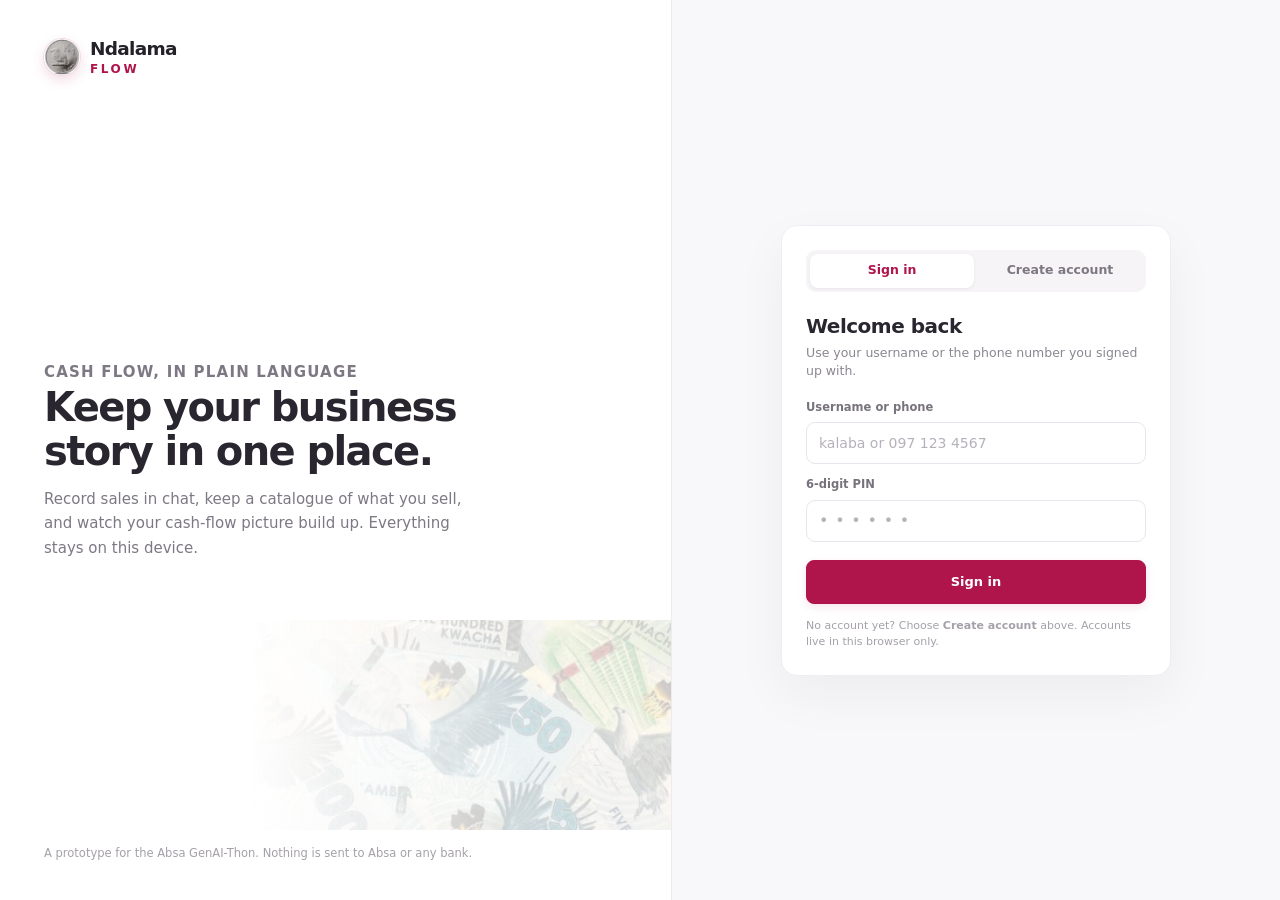
==== commit 2fa0f272: "update" ====
--- a/index.html
+++ b/index.html
@@ -1,12 +1,15 @@
 <!doctype html>
-<html lang="en">
+<html lang="en" data-auth="app" class="locked">
   <head>
     <meta charset="utf-8">
     <meta name="viewport" content="width=device-width, initial-scale=1">
     <meta name="theme-color" content="#af144b">
     <meta name="description" content="Ndalama Flow turns everyday SME transactions into a clearer cash-flow picture. Runs on this device, no bank connection.">
     <title>Ndalama Flow — SME cash-flow assistant</title>
-    <link rel="stylesheet" href="styles.css">
+    <link rel="stylesheet" href="styles/app.css">
+    <script src="js/db.js"></script>
+    <script src="js/auth.js"></script>
+    <script src="js/guard.js"></script>
   </head>
   <body>
     <svg class="icon-sprite" aria-hidden="true" focusable="false" xmlns="http://www.w3.org/2000/svg">
@@ -35,16 +38,20 @@
       <symbol id="i-undo" viewBox="0 0 24 24"><path d="M4.5 9.2h8.7a5.4 5.4 0 0 1 0 10.8H8.4"/><path d="M8.2 5.2 4.2 9.2l4 4"/></symbol>
       <symbol id="i-close" viewBox="0 0 24 24"><path d="m6.4 6.4 11.2 11.2"/><path d="M17.6 6.4 6.4 17.6"/></symbol>
       <symbol id="i-list" viewBox="0 0 24 24"><path d="M9 6.5h11"/><path d="M9 12h11"/><path d="M9 17.5h11"/><path d="M4.6 6.5h.01"/><path d="M4.6 12h.01"/><path d="M4.6 17.5h.01"/></symbol>
+      <symbol id="i-receipt" viewBox="0 0 24 24"><path d="M6 3.6h12v16.8l-2.4-1.7-2.4 1.7-2.4-1.7-2.4 1.7L6 18.7V3.6Z"/><path d="M9.4 8.4h5.2"/><path d="M9.4 12h5.2"/><path d="M9.4 15.6h3"/></symbol>
+      <symbol id="i-logout" viewBox="0 0 24 24"><path d="M10.5 4.5H7A1.6 1.6 0 0 0 5.4 6.1v11.8A1.6 1.6 0 0 0 7 19.5h3.5"/><path d="M15.2 8.4 18.8 12l-3.6 3.6"/><path d="M9.8 12h8.6"/></symbol>
+      <symbol id="i-clipboard" viewBox="0 0 24 24"><path d="M9.2 4.6H7.6A1.6 1.6 0 0 0 6 6.2v12.3a1.6 1.6 0 0 0 1.6 1.6h8.8a1.6 1.6 0 0 0 1.6-1.6V6.2a1.6 1.6 0 0 0-1.6-1.6h-1.6"/><rect x="9.2" y="2.8" width="5.6" height="3.2" rx="1.1"/><path d="M9.6 11.4h4.8"/><path d="M9.6 14.4h4.8"/><path d="M9.6 17.4h2.6"/></symbol>
     </svg>
     <div class="app-shell">
       <aside class="sidebar" aria-label="Main navigation">
         <a class="brand" href="#chat" aria-label="Ndalama Flow home">
-          <span class="brand-mark" aria-hidden="true">N</span>
+          <span class="brand-mark" aria-hidden="true"><img src="coin-mark.webp" alt="" width="36" height="36" decoding="async"></span>
           <span><strong>Ndalama</strong><small>FLOW</small></span>
         </a>
         <div class="workspace-label">YOUR WORKSPACE</div>
         <nav class="nav-list">
           <button class="nav-item active" data-screen="chat"><span class="nav-icon"><svg class="icon" aria-hidden="true"><use href="#i-store"/></svg></span>My business</button>
+          <button class="nav-item" data-screen="products"><span class="nav-icon"><svg class="icon" aria-hidden="true"><use href="#i-list"/></svg></span>Products &amp; services</button>
           <button class="nav-item" data-screen="dashboard"><span class="nav-icon"><svg class="icon" aria-hidden="true"><use href="#i-chart"/></svg></span>Cash flow</button>
           <button class="nav-item" data-screen="readiness"><span class="nav-icon"><svg class="icon" aria-hidden="true"><use href="#i-gauge"/></svg></span>Loan readiness</button>
           <button class="nav-item" data-screen="consent"><span class="nav-icon"><svg class="icon" aria-hidden="true"><use href="#i-shield"/></svg></span>Share with Absa</button>
@@ -52,47 +59,45 @@
         </nav>
         <div class="sidebar-bottom">
           <div class="secure-note"><span class="secure-icon" aria-hidden="true"><svg class="icon"><use href="#i-lock"/></svg></span><div><strong>Your data stays yours</strong><p>You choose what to share, and when.</p></div></div>
-          <div class="profile"><span class="avatar">KM</span><span><strong>Kalaba M.</strong><small>Charcoal & grocery trader</small></span><span class="more"><svg class="icon" aria-hidden="true"><use href="#i-more"/></svg></span></div>
+          <div class="profile"><span class="avatar" id="profile-initials">—</span><span><strong id="profile-name">Signed in</strong><small id="profile-phone">—</small></span><button class="signout-button" id="signout" type="button" aria-label="Sign out" title="Sign out"><svg class="icon" aria-hidden="true"><use href="#i-logout"/></svg></button></div>
         </div>
       </aside>
 
       <main class="main-area">
         <header class="topbar">
-          <div class="mobile-brand"><span class="brand-mark">N</span><strong>Ndalama Flow</strong></div>
+          <div class="mobile-brand"><span class="brand-mark" aria-hidden="true"><img src="coin-mark.webp" alt="" width="27" height="27" decoding="async"></span><strong>Ndalama Flow</strong></div>
           <div class="breadcrumb"><span>My business</span><span class="crumb-sep">/</span><strong id="current-page">Overview</strong></div>
           <div class="top-actions">
-            <span class="local-badge"><span></span> Local · this device</span>
+            <span class="local-badge">Local · this device</span>
             <label class="language-select" aria-label="Choose language">
               <span class="language-globe"><svg class="icon" aria-hidden="true"><use href="#i-globe"/></svg></span>
               <select id="language"><option value="en">EN</option><option value="bem">BEM</option><option value="nya">NYA</option></select>
               <span class="chevron"><svg class="icon" aria-hidden="true"><use href="#i-chevron"/></svg></span>
             </label>
-            <button class="icon-button notification-button" aria-label="Notifications"><svg class="icon" aria-hidden="true"><use href="#i-bell"/></svg><i></i></button>
+            <button class="icon-button notification-button" aria-label="Notifications"><svg class="icon" aria-hidden="true"><use href="#i-bell"/></svg></button>
           </div>
         </header>
 
         <div class="screen-content">
           <div class="screen" id="screen-chat">
-            <div class="page-heading">
-              <div><p class="eyebrow">SUNDAY, 25 OCTOBER</p><h1>Good morning, Kalaba <span class="wave"><svg class="icon" aria-hidden="true"><use href="#i-spark"/></svg></span></h1><p class="subheading">A little record-keeping today makes your business story clearer.</p></div>
-              <button class="button button-outline" data-screen="dashboard"><span><svg class="icon" aria-hidden="true"><use href="#i-chart"/></svg></span> View cash flow</button>
+            <div class="page-heading hero">
+              <div><p class="eyebrow">SUNDAY, 25 OCTOBER</p><h1>Good morning, <span id="greeting-name">Kalaba</span> <span class="wave"><svg class="icon" aria-hidden="true"><use href="#i-spark"/></svg></span></h1><p class="subheading">A little record-keeping today makes your business story clearer.</p></div>
             </div>
             <div class="overview-strip">
-              <div class="overview-copy"><span class="live-dot"></span><span>Your business snapshot</span><span class="period-label">LAST 30 DAYS <span><svg class="icon" aria-hidden="true"><use href="#i-chevron"/></svg></span></span></div>
+              <div class="overview-copy"><span>Your business snapshot</span><span class="period-label">LAST 30 DAYS <span><svg class="icon" aria-hidden="true"><use href="#i-chevron"/></svg></span></span></div>
               <div class="overview-metrics">
-                <div class="metric"><span class="metric-label"><i class="metric-dot green"></i>Money in</span><strong id="mini-income">K0</strong></div>
-                <div class="metric"><span class="metric-label"><i class="metric-dot red"></i>Money out</span><strong id="mini-expenses">K0</strong></div>
+                <div class="metric"><span class="metric-label">Money in</span><strong id="mini-income">K0</strong></div>
+                <div class="metric"><span class="metric-label">Money out</span><strong id="mini-expenses">K0</strong></div>
                 <div class="metric"><span class="metric-label">You kept</span><strong id="mini-profit">K0</strong></div>
-                <div class="snapshot-link"><button class="text-link" data-screen="dashboard">Full breakdown <span><svg class="icon" aria-hidden="true"><use href="#i-in"/></svg></span></button></div>
               </div>
             </div>
 
             <div class="chat-layout">
               <section class="chat-panel card">
-                <div class="chat-header"><div class="assistant-avatar">n<span><svg class="icon" aria-hidden="true"><use href="#i-spark"/></svg></span></div><div><strong>Your Ndalama assistant</strong><small><i class="online-dot"></i> Here to help with your business</small></div><button class="icon-button chat-menu" aria-label="More options"><svg class="icon" aria-hidden="true"><use href="#i-more"/></svg></button></div>
+                <div class="chat-header"><div class="assistant-avatar">n<span><svg class="icon" aria-hidden="true"><use href="#i-spark"/></svg></span></div><div><strong>Your Ndalama assistant</strong><small>Here to help with your business</small></div><button class="icon-button chat-menu" aria-label="More options"><svg class="icon" aria-hidden="true"><use href="#i-more"/></svg></button></div>
                 <div class="chat-thread" id="chat-thread" aria-live="polite">
                   <div class="chat-date"><span>Today, 25 October</span></div>
-                  <div class="message-row assistant-row"><div class="assistant-avatar small">n<span><svg class="icon" aria-hidden="true"><use href="#i-spark"/></svg></span></div><div class="message-content"><div class="bubble assistant-bubble">Good morning, Kalaba! How is business today? Tell me about a sale or expense and I’ll add it to your records. Nothing has been recorded yet, so this is a clean start.</div><span class="message-time">09:14</span></div></div>
+                  <div class="message-row assistant-row"><div class="assistant-avatar small">n<span><svg class="icon" aria-hidden="true"><use href="#i-spark"/></svg></span></div><div class="message-content"><div class="bubble assistant-bubble" data-greeting>Good morning! How is business today? Tell me about a sale or expense and I’ll add it to your records.</div><span class="message-time">09:14</span></div></div>
                 </div>
                 <div class="chat-footer">
                   <div class="quick-prompts"><button data-prompt="Add a sale"><svg class="icon" aria-hidden="true"><use href="#i-plus"/></svg> Add a sale</button><button data-prompt="Add an expense"><svg class="icon" aria-hidden="true"><use href="#i-minus"/></svg> Add an expense</button><button data-prompt="How are my loan chances?"><svg class="icon" aria-hidden="true"><use href="#i-gauge"/></svg> My loan chances</button></div>
@@ -105,12 +110,42 @@
                   <div class="card-topline"><span class="section-kicker">YOUR PROGRESS</span><span class="info-mark" title="Illustrative score, shown after five recorded entries">i</span></div>
                   <div class="readiness-body"><div class="score-ring small-ring" id="aside-ring"><div><strong id="aside-score">--</strong><span>/100</span></div></div><div><span class="status-pill" id="aside-status">Not enough records</span><p id="aside-copy">Nothing recorded yet. Add a sale or expense to start building your picture.</p></div></div>
                   <div class="progress-track"><span id="aside-progress" style="width:0"></span></div>
-                  <button class="text-link" data-screen="readiness">See what this means <span>→</span></button>
+                  <button class="text-link" data-screen="readiness">See what this means</button>
                 </section>
-                <section class="card nudge-card"><div class="nudge-icon"><svg class="icon" aria-hidden="true"><use href="#i-spark"/></svg></div><div><span class="section-kicker">A QUICK TIP</span><p>Keep adding your daily sales. A few more weeks can make your cash-flow picture more complete.</p><button class="text-link" data-prompt="How can I improve my records?">More helpful tips <span>→</span></button></div></section>
+                <section class="card nudge-card"><div class="nudge-icon"><svg class="icon" aria-hidden="true"><use href="#i-spark"/></svg></div><div><span class="section-kicker">A QUICK TIP</span><p>Keep adding your daily sales. A few more weeks can make your cash-flow picture more complete.</p><button class="text-link" data-prompt="How can I improve my records?">More helpful tips</button></div></section>
                 <div class="privacy-foot"><span class="privacy-icon"><svg class="icon" aria-hidden="true"><use href="#i-lock"/></svg></span><span>Your information is private. Nothing is shared without your permission.</span></div>
               </aside>
             </div>
+          </div>
+
+          <div class="screen hidden" id="screen-products">
+            <div class="page-heading"><div><p class="eyebrow">WHAT YOU SELL</p><h1>Products &amp; services</h1><p class="subheading">Add what you sell, then record a sale so your cash flow stays up to date.</p></div><button class="button button-primary" id="add-product-button"><svg class="icon" aria-hidden="true"><use href="#i-plus"/></svg> Add item</button></div>
+            <div class="overview-strip">
+              <div class="overview-copy"><span>Your catalogue</span><span class="period-label">SAVED IN THIS BROWSER</span></div>
+              <div class="overview-metrics">
+                <div class="metric"><span class="metric-label">Items</span><strong id="product-count">0</strong></div>
+                <div class="metric"><span class="metric-label">Units sold</span><strong id="product-units">0</strong></div>
+                <div class="metric"><span class="metric-label">Sales recorded</span><strong id="product-revenue">K0</strong></div>
+              </div>
+            </div>
+            <section class="card product-form-card hidden" id="product-form-card">
+              <form id="product-form">
+                <div class="section-header"><div><h2>Add a product or service</h2><p>A name, a price and, if you like, a photo</p></div></div>
+                <div class="product-fields">
+                  <label class="field"><span>Name</span><input id="product-name" maxlength="60" required placeholder="e.g. 25kg bag of charcoal"></label>
+                  <label class="field"><span>Type</span><select id="product-type"><option>Product</option><option>Service</option></select></label>
+                  <label class="field"><span>Price (K)</span><input id="product-price" type="number" min="1" step="1" required placeholder="150"></label>
+                  <label class="field"><span>Photo</span><input id="product-image" type="file" accept="image/*"><small>Optional · up to 2 MB</small></label>
+                </div>
+                <div class="product-preview hidden" id="product-preview"><img alt="" id="product-preview-image"><span id="product-preview-name"></span></div>
+                <div class="product-form-actions"><button type="button" class="button button-outline" id="cancel-product">Cancel</button><button type="submit" class="button button-primary">Save item</button></div>
+              </form>
+            </section>
+            <section class="card product-list-card">
+              <div class="section-header"><div><h2>Your catalogue</h2><p>Photos, prices and how much has sold</p></div><span class="synthetic-label">SAVED LOCALLY</span></div>
+              <div class="product-grid" id="product-grid"><p class="empty-note">No items yet. Add what you sell to start tracking sales.</p></div>
+              <p class="product-note">Saved in this browser for this account. Sales you mark here also appear in your cash flow.</p>
+            </section>
           </div>
 
           <div class="screen hidden" id="screen-dashboard">
@@ -130,40 +165,45 @@
           <div class="screen hidden" id="screen-readiness">
             <div class="page-heading"><div><p class="eyebrow">A CLEARER PICTURE, ONE STEP AT A TIME</p><h1>Your loan readiness</h1><p class="subheading">An estimate to help you understand your cash flow—not a lending decision.</p></div><span class="illustrative-tag">Illustrative estimate</span></div>
             <div class="readiness-grid">
-              <section class="card score-card"><span class="section-kicker">CASH-FLOW PROFILE</span><div class="large-score"><div class="score-ring" id="ready-ring"><div><strong id="ready-score">--</strong><span>/100</span></div></div><div><span class="status-pill" id="ready-status">Not enough records</span><h2 id="ready-title">Just getting started</h2><p id="ready-copy">Nothing recorded yet. Add at least five sales and expenses to see an illustrative cash-flow profile.</p></div></div><div class="score-scale"><span>Needs more records</span><span>Stronger picture</span></div><div class="progress-track"><span id="ready-progress" style="width:0"></span></div><div class="estimate-box hidden" id="estimate-box"><span class="estimate-icon"><svg class="icon" aria-hidden="true"><use href="#i-in"/></svg></span><div><span>Example loan & repayment estimate</span><strong>K15,000 <small>loan · about K1,300 / month</small></strong><p>Illustrative only, based on the entries you recorded. Not an offer or approval.</p></div></div></section>
+              <section class="card score-card money-accent"><span class="section-kicker">CASH-FLOW PROFILE</span><div class="large-score"><div class="score-ring" id="ready-ring"><div><strong id="ready-score">--</strong><span>/100</span></div></div><div><span class="status-pill" id="ready-status">Not enough records</span><h2 id="ready-title">Just getting started</h2><p id="ready-copy">Nothing recorded yet. Add at least five sales and expenses to see an illustrative cash-flow profile.</p></div></div><div class="score-scale"><span>Needs more records</span><span>Stronger picture</span></div><div class="progress-track"><span id="ready-progress" style="width:0"></span></div><div class="estimate-box hidden" id="estimate-box"><span class="estimate-icon"><svg class="icon" aria-hidden="true"><use href="#i-in"/></svg></span><div><span>Example loan & repayment estimate</span><strong>K15,000 <small>loan · about K1,300 / month</small></strong><p>Illustrative only, based on the entries you recorded. Not an offer or approval.</p></div></div></section>
               <section class="card factors-card"><div class="section-header"><div><h2>What shaped this picture?</h2><p>Example factors shown transparently</p></div></div><p class="empty-note" id="factor-empty">Add entries in chat and the factors behind this picture will appear here.</p><div class="factor-row factor-live hidden"><span class="factor-icon factor-positive"><svg class="icon" aria-hidden="true"><use href="#i-in"/></svg></span><div><strong>Recorded sales</strong><p>Your recorded income appears across your entries.</p></div><span class="factor-status positive-text">Helps</span></div><div class="factor-row factor-live hidden"><span class="factor-icon factor-positive"><svg class="icon" aria-hidden="true"><use href="#i-check"/></svg></span><div><strong>Money left after expenses</strong><p>Your recorded income is higher than recorded expenses.</p></div><span class="factor-status positive-text">Helps</span></div><div class="factor-row factor-live hidden"><span class="factor-icon factor-caution"><svg class="icon" aria-hidden="true"><use href="#i-alert"/></svg></span><div><strong>Length of records</strong><p>A handful of entries is still a short history.</p></div><span class="factor-status caution-text">More needed</span></div><div class="factor-row factor-live hidden"><span class="factor-icon factor-caution"><svg class="icon" aria-hidden="true"><use href="#i-info"/></svg></span><div><strong>Transactions not verified</strong><p>Chat entries are self-reported.</p></div><span class="factor-status caution-text">More needed</span></div><div class="factor-disclaimer">This does not calculate a real credit score or determine eligibility.</div></section>
             </div>
             <section class="card next-steps-card"><div class="next-step-icon"><svg class="icon" aria-hidden="true"><use href="#i-spark"/></svg></div><div><span class="section-kicker">SMALL STEPS THAT HELP</span><h2>Keep your business story growing</h2><div class="tip-grid"><div><span>01</span><p>Record sales and expenses regularly for a more complete picture.</p></div><div><span>02</span><p>Check entries as you go so your records reflect your business.</p></div><div><span>03</span><p>Only share details with a bank when you feel ready.</p></div></div></div></section>
-            <button class="button button-primary" data-screen="consent">Choose what to share <span>→</span></button>
+            <button class="button button-primary" data-screen="consent">Choose what to share</button>
           </div>
 
           <div class="screen hidden" id="screen-consent">
             <div class="page-heading"><div><p class="eyebrow">YOU ARE IN CONTROL</p><h1>Choose what to share</h1><p class="subheading">You decide what an Absa loan officer can see. Nothing is shared until you confirm below.</p></div><span class="privacy-pill"><span><svg class="icon" aria-hidden="true"><use href="#i-lock"/></svg></span> Private by default</span></div>
             <div class="consent-layout">
               <section class="card consent-card"><div class="consent-intro"><span class="consent-shield"><svg class="icon" aria-hidden="true"><use href="#i-shield"/></svg></span><div><h2>Your information, your choice</h2><p>Switch on only the information you want to include. You can withdraw access later.</p></div></div>
-                <label class="consent-row"><span class="consent-data-icon"><svg class="icon" aria-hidden="true"><use href="#i-list"/></svg></span><span class="consent-copy"><strong>Cash-flow summary</strong><small>Money in, money out, and weekly patterns</small></span><input type="checkbox" class="consent-toggle"><span class="toggle-ui"></span></label>
-                <label class="consent-row"><span class="consent-data-icon"><svg class="icon" aria-hidden="true"><use href="#i-swap"/></svg></span><span class="consent-copy"><strong>Recorded transactions</strong><small>Sales and expenses you entered in chat</small></span><input type="checkbox" class="consent-toggle"><span class="toggle-ui"></span></label>
+                <label class="consent-row"><span class="consent-data-icon"><svg class="icon" aria-hidden="true"><use href="#i-chart"/></svg></span><span class="consent-copy"><strong>Cash-flow summary</strong><small>Money in, money out, and weekly patterns</small></span><input type="checkbox" class="consent-toggle"><span class="toggle-ui"></span></label>
+                <label class="consent-row"><span class="consent-data-icon"><svg class="icon" aria-hidden="true"><use href="#i-receipt"/></svg></span><span class="consent-copy"><strong>Recorded transactions</strong><small>Sales and expenses you entered in chat</small></span><input type="checkbox" class="consent-toggle"><span class="toggle-ui"></span></label>
                 <label class="consent-row"><span class="consent-data-icon"><svg class="icon" aria-hidden="true"><use href="#i-gauge"/></svg></span><span class="consent-copy"><strong>Illustrative profile</strong><small>Illustrative factors and the example estimate</small></span><input type="checkbox" class="consent-toggle"><span class="toggle-ui"></span></label>
-                <label class="consent-row"><span class="consent-data-icon"><svg class="icon" aria-hidden="true"><use href="#i-alert"/></svg></span><span class="consent-copy"><strong>Data quality notes</strong><small>What may be missing or needs a closer look</small></span><input type="checkbox" class="consent-toggle"><span class="toggle-ui"></span></label>
-                <div class="consent-confirm"><p><span><svg class="icon" aria-hidden="true"><use href="#i-info"/></svg></span> This prototype runs entirely in your browser. No application is sent to Absa.</p><div><button class="button button-outline hidden" id="withdraw-consent">Withdraw access</button> <button class="button button-primary" id="share-button">Review & share <span>→</span></button></div></div>
+                <label class="consent-row"><span class="consent-data-icon"><svg class="icon" aria-hidden="true"><use href="#i-clipboard"/></svg></span><span class="consent-copy"><strong>Data quality notes</strong><small>What may be missing or needs a closer look</small></span><input type="checkbox" class="consent-toggle"><span class="toggle-ui"></span></label>
+                <div class="consent-confirm"><p><span><svg class="icon" aria-hidden="true"><use href="#i-info"/></svg></span> This prototype runs entirely in your browser. No application is sent to Absa.</p><div><button class="button button-outline hidden" id="withdraw-consent">Withdraw access</button> <button class="button button-primary" id="share-button">Review & share</button></div></div>
               </section>
-              <aside class="consent-aside"><div class="card share-summary"><span class="section-kicker">BEFORE YOU SHARE</span><h2>Here’s what happens</h2><div class="share-step"><span>1</span><p>You choose the information above.</p></div><div class="share-step"><span>2</span><p>Review your selection before confirming.</p></div><div class="share-step"><span>3</span><p>A loan officer reviews it. They—not AI—make any lending decision.</p></div><div class="share-lock"><svg class="icon" aria-hidden="true"><use href="#i-lock"/></svg> <span>You can withdraw access at any time.</span></div></div><div class="consent-help"><span>Need a hand?</span><p>Talk to your assistant if you have questions about your records.</p><button class="text-link" data-screen="chat">Back to chat <span>→</span></button></div></aside>
+              <aside class="consent-aside"><div class="card share-summary money-accent"><span class="section-kicker">BEFORE YOU SHARE</span><h2>Here’s what happens</h2><div class="share-step"><span>1</span><p>You choose the information above.</p></div><div class="share-step"><span>2</span><p>Review your selection before confirming.</p></div><div class="share-step"><span>3</span><p>A loan officer reviews it. They—not AI—make any lending decision.</p></div><div class="share-lock"><svg class="icon" aria-hidden="true"><use href="#i-lock"/></svg> <span>You can withdraw access at any time.</span></div></div><div class="consent-help"><span>Need a hand?</span><p>Talk to your assistant if you have questions about your records.</p><button class="text-link" data-screen="chat">Back to chat</button></div></aside>
             </div>
           </div>
 
           <div class="screen hidden" id="screen-officer">
             <div class="page-heading"><div><p class="eyebrow">ABSA · LOAN OFFICER</p><h1>Application review</h1><p class="subheading">A sample view of information shared with a loan officer.</p></div><span class="illustrative-tag">Sample applicant · Local only</span></div>
             <div class="officer-banner" id="officer-banner"><span class="banner-icon"><svg class="icon" aria-hidden="true"><use href="#i-info"/></svg></span><div><strong>Nothing has been shared yet</strong><p>The applicant must choose and confirm what to share before it appears here.</p></div><button class="button button-outline" data-screen="consent">Go to consent</button></div>
-            <div class="officer-grid">            <section class="card applicant-card"><div class="applicant-head"><span class="avatar large-avatar">KM</span><div><span class="section-kicker">APPLICANT PROFILE</span><h2>Kalaba M.</h2><p>Charcoal & grocery trader · Lusaka</p></div><span class="risk-pill">Sample profile</span></div><div class="applicant-stats" id="officer-cashflow"><div><span>Recorded income</span><strong id="officer-income">K0</strong></div><div><span>Recorded expenses</span><strong id="officer-expenses">K0</strong></div><div><span>Cash-flow difference</span><strong id="officer-profit">K0</strong></div></div><div class="officer-chart" id="officer-chart"><div class="section-header"><div><h2>Monthly cash flow</h2><p>No monthly history available</p></div></div><p class="empty-note">Monthly statements are not connected. Only entries recorded in chat appear here.</p></div><div class="officer-transactions hidden" id="officer-transactions"><div class="section-header"><div><h2>Recorded transactions</h2><p>Entries supplied by the applicant</p></div></div><div id="officer-transaction-list"></div></div></section>
+            <div class="officer-grid">            <section class="card applicant-card"><div class="applicant-head"><span class="avatar large-avatar" id="officer-applicant-avatar">—</span><div><span class="section-kicker">APPLICANT PROFILE</span><h2 id="officer-applicant-name">—</h2><p id="officer-applicant-business">—</p></div><span class="risk-pill">Sample profile</span></div><div class="applicant-stats" id="officer-cashflow"><div><span>Recorded income</span><strong id="officer-income">K0</strong></div><div><span>Recorded expenses</span><strong id="officer-expenses">K0</strong></div><div><span>Cash-flow difference</span><strong id="officer-profit">K0</strong></div></div><div class="officer-chart" id="officer-chart"><div class="section-header"><div><h2>Monthly cash flow</h2><p>No monthly history available</p></div></div><p class="empty-note">Monthly statements are not connected. Only entries recorded in chat appear here.</p></div><div class="officer-transactions hidden" id="officer-transactions"><div class="section-header"><div><h2>Recorded transactions</h2><p>Entries supplied by the applicant</p></div></div><div id="officer-transaction-list"></div></div></section>
             <aside class="officer-side"><section class="card recommendation-card" id="officer-profile"><div class="section-header"><div><span class="section-kicker">ASSISTANT SUMMARY</span><h2>Review the records</h2></div><span class="ai-mark"><svg class="icon" aria-hidden="true"><use href="#i-spark"/></svg> AI</span></div><p class="recommendation-copy" id="officer-copy">No entries have been recorded yet, so there is nothing to review.</p><div class="risk-flags" id="officer-quality"><strong>Things to check</strong><div><svg class="icon risk-icon" aria-hidden="true"><use href="#i-alert"/></svg> Short record history</div><div><svg class="icon risk-icon" aria-hidden="true"><use href="#i-alert"/></svg> Entries are self-reported</div><div><svg class="icon risk-icon" aria-hidden="true"><use href="#i-alert"/></svg> Not bank-verified</div></div><div class="decision-actions"><button class="button button-outline" data-decision="Request more information">Request more info</button><button class="button button-primary" data-decision="Review noted">Record review</button></div><p class="human-note">A human officer makes any real lending decision.</p></section><button class="withdraw-button" id="withdraw-button"><svg class="icon" aria-hidden="true"><use href="#i-undo"/></svg> Withdraw access</button></aside></div>
-            <section class="card audit-card"><div><span class="section-kicker">AUDIT TRAIL</span><h2>Activity</h2></div><div class="audit-row"><span class="audit-dot"></span><span id="audit-entry">Profile created — no entries recorded</span><time>25 Oct 2026</time></div><p>Prototype activity only. No real customer data or bank system is connected.</p></section>
+            <section class="card audit-card"><div><span class="section-kicker">AUDIT TRAIL</span><h2>Activity</h2></div><div class="audit-row"><span id="audit-entry">Profile created — no entries recorded</span><time>25 Oct 2026</time></div><p>Prototype activity only. No real customer data or bank system is connected.</p></section>
           </div>
         </div>
-        <footer class="app-footer"><span>© 2026 Ndalama Flow</span><span><i></i> Built for the Absa GenAI-Thon</span><button data-screen="readiness">How the estimate works</button></footer>
+        <footer class="app-footer"><span>© 2026 Ndalama Flow</span><span>Built for the Absa GenAI-Thon</span><button data-screen="readiness">How the estimate works</button></footer>
       </main>
     </div>
     <div class="toast" id="toast" role="status" aria-live="polite"></div>
     <dialog class="confirm-dialog" id="share-dialog"><form method="dialog"><button class="dialog-close" aria-label="Close"><svg class="icon" aria-hidden="true"><use href="#i-close"/></svg></button><span class="dialog-icon"><svg class="icon" aria-hidden="true"><use href="#i-shield"/></svg></span><p class="eyebrow">YOUR CHOICE, CONFIRMED</p><h2>Share this sample profile?</h2><p id="share-dialog-copy">Your selected information will appear in the officer preview on this device. It will not be sent to Absa.</p><div class="dialog-actions"><button class="button button-outline" value="cancel">Not yet</button><button class="button button-primary" id="confirm-share" value="confirm">Confirm share</button></div></form></dialog>
-    <script src="app.js"></script>
+    <script src="js/core.js"></script>
+    <script src="js/records.js"></script>
+    <script src="js/products.js"></script>
+    <script src="js/chat.js"></script>
+    <script src="js/consent.js"></script>
+    <script src="js/app.js"></script>
   </body>
 </html>
--- a/styles/app.css
+++ b/styles/app.css
@@ -0,0 +1,108 @@
+:root{--red:#af144b;--red-dark:#94103e;--red-pale:#f9edf2;--green:#19855a;--green-pale:#e8f5ee;--amber:#c18111;--amber-pale:#fff5df;--ink:#242129;--muted:#77747d;--line:#edeaf0;--surface:#fff;--canvas:#f8f7f9;--font:system-ui,-apple-system,BlinkMacSystemFont,"Segoe UI",Arial,sans-serif;--display:system-ui,-apple-system,BlinkMacSystemFont,"Segoe UI",Arial,sans-serif}*{box-sizing:border-box}body{margin:0;background:var(--canvas);color:var(--ink);font:16px/1.5 var(--font);-webkit-font-smoothing:antialiased}button,input,select{font:inherit}button{color:inherit;cursor:pointer}.app-shell{display:flex;min-height:100vh}.sidebar{width:250px;background:#fff;border-right:1px solid var(--line);padding:25px 16px 16px;display:flex;flex-direction:column;flex-shrink:0}.brand{display:flex;align-items:center;gap:10px;padding:0 10px 42px;text-decoration:none;color:var(--ink)}.brand-mark{width:36px;height:36px;display:grid;place-items:center;background:var(--red);color:white;border-radius:12px;font:800 21.5px var(--display);box-shadow:0 5px 13px #af144b2e}.brand>span:last-child{display:grid;line-height:1.1}.brand strong{font:800 18.5px var(--display);letter-spacing:-.7px}.brand small{color:var(--red);font-size:12px;font-weight:700;letter-spacing:2.6px;margin-top:4px}.workspace-label,.section-kicker{font-size:13px;line-height:1.3;letter-spacing:1.15px;color:#97939c;font-weight:700}.workspace-label{padding:0 11px 11px}.nav-list{display:grid;gap:5px}.nav-item{height:43px;width:100%;border:0;background:transparent;text-align:left;display:flex;align-items:center;gap:11px;padding:0 11px;border-radius:8px;font-size:15px;font-weight:600;color:#69666f}.nav-item:hover{background:#faf8fa;color:var(--red)}.nav-item.active{background:var(--red-pale);color:var(--red)}.nav-icon{width:20px;text-align:center;font-size:18.5px}.officer-link{margin-top:11px}.sidebar-bottom{margin-top:auto}.secure-note{display:flex;gap:10px;padding:13px 11px;border-radius:10px;background:#faf8fa;color:var(--red);font-size:18.5px}.secure-note div{color:var(--ink)}.secure-note strong{font-size:12.5px}.secure-note p{font-size:13px;color:var(--muted);margin:3px 0 0;line-height:1.4}.profile{border-top:1px solid var(--line);margin-top:18px;padding:16px 5px 0;display:flex;align-items:center;gap:9px}.avatar{width:33px;height:33px;border-radius:50%;background:#f8dfeb;color:var(--red);font-weight:700;font-size:12.5px;display:grid;place-items:center;flex-shrink:0}.profile>span:nth-child(2){display:grid}.profile strong{font-size:12.5px}.profile small{font-size:12px;color:var(--muted);margin-top:2px}.more{margin-left:auto;color:#96929a;font-size:21.5px}.main-area{min-width:0;flex:1;display:flex;flex-direction:column}.topbar{height:65px;padding:0 38px;border-bottom:1px solid var(--line);background:#fff;display:flex;align-items:center;justify-content:space-between}.breadcrumb{display:flex;gap:10px;align-items:center;color:#8c8991;font-size:14px}.breadcrumb strong{color:#3a3740;font-weight:600}.crumb-sep{color:#c4c1c7}.top-actions{display:flex;align-items:center;gap:18px}.local-badge{display:flex;align-items:center;gap:7px;color:#77737b;background:#f8f7f9;border:1px solid #eeecf0;border-radius:30px;padding:6px 11px;font-size:13px;font-weight:600}.language-select{display:flex;align-items:center;gap:5px;color:#77737b}.language-select select{border:0;background:transparent;color:#55515b;font-size:12.5px;appearance:none;cursor:pointer;outline:none}.language-globe{font-size:18.5px}.chevron{font-size:15px}.icon-button{border:0;background:transparent;color:#837f88;font-size:21.5px;padding:4px 7px;position:relative}.mobile-brand{display:none}.screen-content{width:100%;max-width:1420px;padding:31px 38px 24px;margin:0 auto;flex:1}.screen{animation:appear .2s ease}@keyframes appear{from{opacity:.5;transform:translateY(4px)}to{opacity:1;transform:translateY(0)}}.hidden{display:none!important}.page-heading{display:flex;align-items:center;justify-content:space-between;gap:20px;margin-bottom:24px}.eyebrow{font-size:13px;font-weight:700;letter-spacing:1.2px;color:#9a959e;margin:0 0 7px}.page-heading h1{font:800 28px/1.2 var(--display);letter-spacing:-.9px;margin:0;color:#292630}.subheading{font-size:14px;color:#85818a;margin:7px 0 0}.wave{font-size:20.5px;color:#e5a047}.button{min-height:39px;padding:0 14px;border-radius:8px;display:inline-flex;align-items:center;justify-content:center;gap:9px;font-weight:700;font-size:12.5px;transition:background .15s,border-color .15s;white-space:nowrap}.button-outline{border:1px solid #e7e2e9;background:#fff;color:#57535c}.button-outline:hover{border-color:#d4cbd5;background:#fcfafc}.button-primary{border:1px solid var(--red);background:var(--red);color:#fff;box-shadow:0 3px 8px #af144b1d}.button-primary:hover{background:var(--red-dark)}.card{background:var(--surface);border:1px solid #efedf1;border-radius:12px;box-shadow:0 2px 8px #29263005}.overview-strip{background:#fff;border:1px solid #efedf1;border-radius:11px;padding:13px 18px 15px;margin-bottom:18px}.overview-copy{display:flex;align-items:center;gap:8px;font-size:13px;color:#77737c;font-weight:600}.period-label{margin-left:auto;border:1px solid var(--line);border-radius:5px;padding:4px 7px;color:#77737c;font-size:10px;letter-spacing:.5px}.period-label span{font-size:14px;padding-left:4px}.overview-metrics{display:flex;align-items:flex-end;padding:12px 0 0;gap:0}.metric{min-width:138px;padding:0 26px;border-left:1px solid #f0edf1}.metric:first-child{border-left:0;padding-left:0}.metric-label{display:flex;align-items:center;gap:6px;font-size:13px;color:#89858e}.metric strong{display:block;font:700 18.5px var(--display);letter-spacing:-.4px;margin-top:3px}.text-link{background:transparent;border:0;padding:0;color:var(--red);font-size:13px;font-weight:700}.chat-layout{display:grid;grid-template-columns:minmax(0,1.8fr) minmax(230px,.85fr);gap:16px;align-items:stretch}.chat-panel{display:flex;flex-direction:column;min-height:490px;overflow:hidden}.chat-header{height:60px;flex-shrink:0;padding:0 17px;border-bottom:1px solid #f0edf1;display:flex;align-items:center;gap:10px}.assistant-avatar{position:relative;width:34px;height:34px;background:var(--red);color:#fff;border-radius:11px;display:grid;place-items:center;font:800 18.5px var(--display)}.assistant-avatar>span{position:absolute;right:-4px;top:-6px;font-size:12.5px;color:#e1a143}.chat-header>div:nth-child(2){display:grid}.chat-header strong{font-size:12.5px}.chat-header small{color:#8e8a93;font-size:12px;margin-top:2px}.chat-menu{margin-left:auto}.chat-thread{padding:13px 18px 8px;flex:1;max-height:330px;overflow:auto;scroll-behavior:smooth}.chat-date{text-align:center;margin:0 0 15px}.chat-date span{background:#f6f4f7;border-radius:12px;padding:4px 9px;color:#a09ba4;font-size:10px}.message-row{display:flex;gap:8px;margin:12px 0;align-items:flex-end}.assistant-avatar.small{width:23px;height:23px;border-radius:8px;font-size:14px;flex-shrink:0}.assistant-avatar.small>span{font-size:9px;right:-3px;top:-4px}.message-content{max-width:84%;display:flex;flex-direction:column}.bubble{border-radius:11px;padding:9px 12px;font-size:13px;line-height:1.5}.assistant-bubble{background:#f5f3f6;border-bottom-left-radius:3px;color:#56525b}.user-row{justify-content:flex-end}.user-bubble{background:#f9eaf0;color:#674354;border-bottom-right-radius:3px}.message-time{color:#a6a1aa;font-size:10px;margin:4px 2px}.user-row .message-time{text-align:right}.read-mark{color:#4a9a85}.transaction-card{position:relative;display:flex;align-items:center;gap:8px;margin-top:7px;padding:9px;background:#fff;border:1px solid #eeebf0;border-radius:8px;box-shadow:0 2px 6px #1f172208}.transaction-icon{width:26px;height:26px;background:#eaf5ee;color:var(--green);border-radius:7px;display:grid;place-items:center;font-size:16px}.transaction-card>div:nth-child(2){display:grid}.transaction-card>div:nth-child(2) strong{font-size:12px}.transaction-card>div:nth-child(2) span{font-size:10px;color:#99949d;margin-top:2px}.transaction-amount{font-size:13px;color:var(--green);margin-left:auto;white-space:nowrap}.undo-link{position:absolute;bottom:-18px;right:5px;color:#918b94;border:0;background:transparent;font-size:10px;padding:0}.chat-footer{padding:11px 14px 10px;border-top:1px solid #f0edf1;background:#fff}.quick-prompts{display:flex;gap:6px;flex-wrap:wrap;margin-bottom:9px}.quick-prompts button{height:25px;padding:0 9px;border:1px solid #ece8ee;border-radius:16px;background:white;color:#6d6871;font-size:10px}.quick-prompts button:hover{border-color:#dcb4c4;color:var(--red)}.message-form{height:38px;border:1px solid #e9e5eb;border-radius:9px;display:flex;align-items:center;padding:0 5px 0 8px;gap:4px}.message-form input{border:0;outline:0;flex:1;min-width:0;font-size:13px;color:var(--ink)}.message-form input::placeholder{color:#b3afb6}.attach-button,.mic-button{border:0;background:none;color:#a6a1aa;font-size:18.5px;padding:3px 5px}.mic-button{font-size:16px}.send-button{width:27px;height:27px;border:0;border-radius:7px;background:var(--red);color:white;font-size:18.5px;line-height:1}.input-footnote{font-size:10px;color:#aaa5ae;margin:7px 0 0}.input-footnote span{color:#dca244}.chat-aside{display:flex;flex-direction:column;gap:13px}.readiness-card{padding:15px 16px 13px}.card-topline{display:flex;align-items:center;justify-content:space-between}.info-mark{border:1px solid #e7e2e9;color:#9d98a0;border-radius:50%;width:15px;height:15px;text-align:center;line-height:14px;font-size:12px}.readiness-body{display:flex;align-items:center;gap:13px;margin:12px 0}.score-ring{width:97px;height:97px;border-radius:50%;display:grid;place-items:center;background:conic-gradient(var(--red) 0 72%,#f2edf1 72% 100%);position:relative;flex-shrink:0}.score-ring:before{content:"";position:absolute;inset:6px;background:white;border-radius:50%}.score-ring>div{position:relative;text-align:center;display:flex;align-items:baseline}.score-ring strong{font:800 26px var(--display);letter-spacing:-1px}.score-ring span{font-size:12px;color:#9d98a0}.small-ring{width:73px;height:73px;background:conic-gradient(var(--red) 0 72%,#f2edf1 72% 100%)}.small-ring:before{inset:5px}.small-ring strong{font-size:20.5px}.status-pill{font-size:10px;color:#996d24;background:#fff5df;border-radius:20px;padding:4px 8px;font-weight:700}.readiness-body>div:nth-child(2) p{font-size:12px;line-height:1.5;color:#85818a;margin:6px 0 0}.progress-track{height:4px;background:#f1edf1;border-radius:5px;margin:11px 0 10px;overflow:hidden}.progress-track>span{display:block;width:72%;height:100%;border-radius:5px;background:linear-gradient(90deg,#af144b,#d45b78)}.nudge-card{padding:14px;display:flex;gap:10px;background:#fffdf9}.nudge-icon{width:28px;height:28px;background:#fff3dd;color:#ce922f;border-radius:8px;display:grid;place-items:center;flex-shrink:0}.nudge-card p{font-size:13px;color:#66616a;line-height:1.6;margin:6px 0 8px}.privacy-foot{margin-top:auto;display:flex;gap:8px;color:#98939c;font-size:12px;line-height:1.5;padding:0 5px 2px}.privacy-foot span:first-child{color:var(--red);font-size:17px}.app-footer{border-top:1px solid var(--line);background:#fff;min-height:42px;padding:0 38px;display:flex;align-items:center;gap:16px;color:#aaa5ad;font-size:12px}.app-footer>span:nth-child(2){display:flex;align-items:center;gap:6px}.app-footer button{margin-left:auto;border:0;background:none;color:#89848d;font-size:12px}.illustrative-tag,.privacy-pill,.risk-pill{padding:6px 10px;border-radius:20px;background:#f8f1f4;color:var(--red);font-size:12px;font-weight:700}.privacy-pill{background:#eef6f1;color:#428061}.dashboard-stats{display:grid;grid-template-columns:repeat(3,1fr);gap:13px;margin-bottom:14px}.stat-card{padding:15px 16px;position:relative;overflow:hidden;min-height:134px}.stat-head{display:flex;justify-content:space-between;align-items:center;color:#88838c;font-size:13px}.stat-icon{width:25px;height:25px;border-radius:7px;display:grid;place-items:center;font-size:15px}.income-icon{background:#e9f5ee;color:var(--green)}.expense-icon{background:#f9edf1;color:var(--red)}.profit-icon{background:#fff4df;color:#bd831a}.stat-card>strong{display:block;font:800 25px var(--display);letter-spacing:-.8px;margin:6px 0 2px}.stat-card>small{font-size:12px;color:#aaa5ad}.positive-text{color:var(--green);font-weight:700}.muted-text{color:#aaa5ad}.sparkline{position:absolute;right:14px;bottom:11px;display:flex;align-items:end;gap:3px;height:23px}.sparkline i{width:4px;border-radius:3px 3px 0 0;background:#b3ddc6}.sparkline i:nth-child(1){height:28%}.sparkline i:nth-child(2){height:50%}.sparkline i:nth-child(3){height:38%}.sparkline i:nth-child(4){height:75%}.sparkline i:nth-child(5){height:55%}.sparkline i:nth-child(6){height:90%}.sparkline i:nth-child(7){height:62%}.sparkline i:nth-child(8){height:100%}.sparkline i:nth-child(9){height:80%}.expense-spark i{background:#e7bdc9}.profit-meter{height:5px;border-radius:5px;background:#f0edf1;margin-top:13px}.profit-meter span{display:block;width:61%;height:100%;border-radius:5px;background:#d8ac5a}.dashboard-grid{display:grid;grid-template-columns:1.25fr 1fr;gap:13px;margin-bottom:14px}.chart-card,.category-card{padding:16px}.section-header{display:flex;justify-content:space-between;align-items:flex-start;gap:10px}.section-header h2,.consent-intro h2,.share-summary h2,.next-steps-card h2,.audit-card h2,.applicant-head h2{font:700 16px var(--display);letter-spacing:-.3px;margin:0}.section-header p{font-size:12px;color:#9a959e;margin:4px 0 0}.chart-legend{display:flex;gap:5px;align-items:center;font-size:10px;color:#89848d}.chart-legend i{width:6px;height:6px;border-radius:2px}.legend-income{background:var(--red)}.legend-expense{background:#d8d3da;margin-left:5px}.chart-wrap{display:flex;height:180px;margin-top:16px}.y-axis{width:33px;display:flex;flex-direction:column;justify-content:space-between;padding-bottom:21px;color:#aaa5ad;font-size:10px}.chart-area{flex:1;position:relative;display:flex;align-items:stretch}.grid-line{position:absolute;width:100%;height:1px;border-top:1px dashed #eeebef;left:0}.line-1{top:0}.line-2{top:25%}.line-3{top:50%}.line-4{top:75%}.bar-groups{position:relative;z-index:1;width:100%;height:100%;display:flex;justify-content:space-around;align-items:flex-end}.bar-group{height:100%;width:18%;display:flex;align-items:flex-end;justify-content:center;gap:4px;position:relative;padding-bottom:20px}.bar{width:17px;border-radius:4px 4px 0 0;min-height:7px}.income-bar{background:linear-gradient(#c75879,#af144b)}.expense-bar{background:#ddd8df}.bar-group span{position:absolute;bottom:0;font-size:10px;color:#96919a;white-space:nowrap}.category-list{display:grid;gap:13px;margin:22px 0 15px}.category-row{display:grid;grid-template-columns:23px minmax(78px,1fr) minmax(40px,.7fr) 47px;gap:7px;align-items:center}.category-icon{width:22px;height:22px;border-radius:7px;display:grid;place-items:center;font-size:14px}.category-transport{color:#b47d19;background:#fff4df}.category-stock{color:#4c9673;background:#eaf5ee}.category-rent{color:#a8506b;background:#f9edf2}.category-other{color:#817b87;background:#f2f0f4}.category-name{font-size:12px;color:#6f6a73}.category-row strong{font-size:12px;text-align:right}.category-progress{height:4px;background:#f1eff2;border-radius:4px}.category-progress i{display:block;background:#c14c70;height:100%;border-radius:4px}.category-row:nth-child(2) .category-progress i{background:#d2aa5e}.category-row:nth-child(3) .category-progress i{background:#93baa5}.category-row:nth-child(4) .category-progress i{background:#bab4bf}.category-note{border-top:1px solid #f1eef2;padding-top:10px;color:#96919a;font-size:10px}.category-note span{color:#d39b3d;margin-right:4px}.transactions-card{padding:15px 16px}.synthetic-label{font-size:10px;color:#98939b;letter-spacing:.5px}.transaction-table{margin-top:12px}.transaction-line{display:grid;grid-template-columns:28px minmax(100px,1fr) 90px 75px;gap:9px;align-items:center;padding:8px 0;border-top:1px solid #f3f1f4}.transaction-line:first-child{border-top:0}.transaction-line .category-icon{width:24px;height:24px}.transaction-line>div:nth-child(2){display:grid}.transaction-line strong{font-size:12px}.transaction-line small{font-size:10px;color:#9d98a0;margin-top:2px}.transaction-line time{font-size:10px;color:#96919a}.transaction-line .amount{font-size:12px;text-align:right}.readiness-grid{display:grid;grid-template-columns:1fr 1fr;gap:14px;margin-bottom:14px}.score-card,.factors-card{padding:20px}.large-score{display:flex;align-items:center;gap:20px;margin:20px 0}.large-score .score-ring{width:112px;height:112px}.large-score .score-ring strong{font-size:32.5px}.large-score h2{font:700 18.5px var(--display);margin:7px 0 4px}.large-score p{font-size:13px;line-height:1.6;color:#85808a;margin:0;max-width:300px}.score-scale{display:flex;justify-content:space-between;color:#aaa5ad;font-size:10px}.estimate-box{display:flex;align-items:flex-start;gap:11px;background:#fbf7f8;border:1px solid #f2e7eb;border-radius:9px;padding:13px;margin-top:18px}.estimate-icon{color:var(--red);font-size:20.5px}.estimate-box>div{display:grid}.estimate-box>div>span{font-size:12px;color:#89848d}.estimate-box strong{font:700 18.5px var(--display);margin:2px 0}.estimate-box strong small{font:400 12px var(--font);color:#77737c}.estimate-box p{font-size:10px;color:#96919a;margin:0}.factors-card .section-header{margin-bottom:7px}.factor-row{display:flex;align-items:center;gap:9px;padding:10px 0;border-bottom:1px solid #f2f0f3}.factor-icon{width:25px;height:25px;border-radius:7px;display:grid;place-items:center;flex-shrink:0;font-size:12.5px}.factor-positive{background:#edf7f0;color:var(--green)}.factor-caution{background:#fff5e5;color:#bf821b}.factor-row>div{min-width:0;flex:1}.factor-row strong{font-size:12px}.factor-row p{font-size:10px;color:#99949c;margin:2px 0 0}.factor-status{font-size:10px;white-space:nowrap}.caution-text{color:#b78020}.factor-disclaimer{font-size:10px;color:#a09ba3;line-height:1.5;margin-top:11px}.next-steps-card{display:flex;gap:14px;padding:16px 19px;margin-bottom:14px}.next-step-icon{width:30px;height:30px;background:#fff4df;color:#ca922f;border-radius:9px;display:grid;place-items:center}.tip-grid{display:grid;grid-template-columns:repeat(3,1fr);gap:18px;margin-top:12px}.tip-grid>div{display:flex;gap:8px;align-items:flex-start}.tip-grid>div>span{font:700 12px var(--display);color:#d69c3f}.tip-grid p{font-size:12px;color:#77727b;line-height:1.5;margin:0}.consent-layout{display:grid;grid-template-columns:1.35fr .8fr;gap:15px;align-items:start}.consent-card{padding:19px}.consent-intro{display:flex;gap:12px;align-items:center;padding:0 0 15px;border-bottom:1px solid #f0edf1}.consent-shield{width:37px;height:37px;display:grid;place-items:center;background:#f9edf2;border-radius:10px;color:var(--red);font-size:20.5px}.consent-intro p{font-size:12px;color:#89848d;margin:4px 0 0}.consent-row{height:61px;display:flex;align-items:center;gap:11px;border-bottom:1px solid #f2f0f3;position:relative;cursor:pointer}.consent-data-icon{width:27px;height:27px;display:grid;place-items:center;background:#f7f5f8;border-radius:8px;color:#817b85}.consent-copy{display:grid;gap:3px;flex:1}.consent-copy strong{font-size:13px}.consent-copy small{font-size:10px;color:#9a959e}.consent-toggle{position:absolute;opacity:0;width:1px;height:1px}.toggle-ui{width:31px;height:18px;border-radius:10px;background:#d8d4db;position:relative;transition:background .15s}.toggle-ui:after{content:"";position:absolute;width:12px;height:12px;background:#fff;left:3px;top:3px;border-radius:50%;box-shadow:0 1px 3px #0002;transition:transform .15s}.consent-toggle:checked+.toggle-ui{background:var(--red)}.consent-toggle:checked+.toggle-ui:after{transform:translateX(13px)}.consent-toggle:focus-visible+.toggle-ui{outline:2px solid #b5456c;outline-offset:2px}.consent-confirm{display:flex;align-items:center;justify-content:space-between;gap:12px;padding-top:15px}.consent-confirm p{font-size:10px;color:#98939b;max-width:230px}.consent-confirm p span{color:#778e9b;margin-right:3px}.consent-aside{display:grid;gap:12px}.share-summary{padding:18px}.share-summary h2{margin:7px 0 14px}.share-step{display:flex;align-items:flex-start;gap:9px;margin:11px 0}.share-step>span{width:20px;height:20px;border-radius:50%;background:#f8edf1;color:var(--red);display:grid;place-items:center;font-size:12px;font-weight:700;flex-shrink:0}.share-step p{margin:2px 0 0;color:#77727b;font-size:12px;line-height:1.5}.share-lock{border-top:1px solid #f1eef2;padding-top:12px;margin-top:13px;display:flex;gap:8px;align-items:center;color:var(--green);font-size:16px}.share-lock span{color:#89848d;font-size:10px}.consent-help{padding:5px 4px}.consent-help>span{font-size:13px;font-weight:700}.consent-help p{font-size:12px;color:#89848d;margin:4px 0 7px}.officer-banner{display:flex;align-items:center;gap:11px;padding:12px 14px;border:1px solid #f0dfbd;background:#fffbf3;border-radius:9px;margin-bottom:14px}.banner-icon{font-size:19.5px;color:#b77c17}.officer-banner>div{flex:1}.officer-banner strong{font-size:13px}.officer-banner p{font-size:10px;color:#8f8779;margin:3px 0 0}.officer-banner .button{min-height:31px;font-size:12px}.officer-grid{display:grid;grid-template-columns:1.35fr .8fr;gap:14px;align-items:start}.applicant-card,.recommendation-card{padding:16px}.applicant-head{display:flex;align-items:center;gap:10px}.large-avatar{width:38px;height:38px}.applicant-head h2{margin-top:3px}.applicant-head p{font-size:12px;color:#8d8891;margin:2px 0 0}.risk-pill{margin-left:auto;color:#966d26;background:#fff4df;font-size:10px}.applicant-stats{display:grid;grid-template-columns:repeat(3,1fr);margin:18px 0 15px;padding:12px 0;border-top:1px solid #f0edf1;border-bottom:1px solid #f0edf1}.applicant-stats>div{display:grid;gap:4px;border-left:1px solid #f0edf1;padding-left:11px}.applicant-stats>div:first-child{border:0;padding-left:0}.applicant-stats span{font-size:10px;color:#928d96}.applicant-stats strong{font:700 16px var(--display)}.officer-chart .section-header h2{font:700 14px var(--display)}.officer-bars{height:100px;display:flex;align-items:flex-end;justify-content:space-around;gap:3px;padding:9px 10px 0;border-bottom:1px solid #edeaf0}.officer-bars span{width:8%;max-width:24px;background:var(--red);border-radius:4px 4px 0 0;position:relative}.officer-bars span:nth-child(even){background:#dcd7df}.officer-months{display:flex;justify-content:space-around;color:#aaa5ad;font-size:10px;padding:5px 7px 0}.officer-side{display:grid;gap:10px}.recommendation-card .section-header{align-items:center}.recommendation-card .section-header h2{font:700 15px var(--display);margin-top:4px}.ai-mark{font-size:10px;font-weight:700;color:#9a6c9f;background:#f7eff8;border-radius:5px;padding:4px 6px}.recommendation-copy{font-size:12px;line-height:1.6;color:#77727b;margin:12px 0}.risk-flags{padding:10px;background:#fffbf3;border-radius:8px}.risk-flags>strong{font-size:12px}.risk-flags>div{font-size:10px;color:#77727b;margin-top:7px}.risk-flags>div span{display:inline-grid;place-items:center;border-radius:50%;width:13px;height:13px;background:#fff0d5;color:#b77c17;font-weight:700;margin-right:5px}.decision-actions{display:flex;gap:6px;margin-top:12px}.decision-actions .button{flex:1;white-space:normal;padding:0 7px;min-height:34px;font-size:10px}.human-note{text-align:center;color:#aaa5ad;font-size:10px;margin:8px 0 0}.withdraw-button{border:0;background:transparent;color:#9a6679;font-size:12px;text-align:left;padding:2px}.audit-card{margin-top:14px;padding:13px 16px;display:grid;grid-template-columns:170px 1fr;align-items:center;gap:12px}.audit-card h2{font-size:14px;margin-top:4px}.audit-row{display:flex;align-items:center;gap:8px;font-size:10px;color:#817c85}.audit-row time{margin-left:auto;color:#aaa5ad}.audit-card>p{grid-column:2;margin:-8px 0 0;color:#aaa5ad;font-size:10px}.toast{position:fixed;bottom:24px;left:50%;transform:translate(-50%,15px);padding:10px 15px;border-radius:9px;background:#302b34;color:white;box-shadow:0 6px 22px #231d2630;font-size:12.5px;opacity:0;pointer-events:none;transition:opacity .2s,transform .2s;z-index:20}.toast.show{opacity:1;transform:translate(-50%,0)}.confirm-dialog{width:min(420px,calc(100vw - 30px));border:1px solid #eeeaf0;border-radius:15px;padding:0;box-shadow:0 20px 60px #1e172433}.confirm-dialog::backdrop{background:#211b25a8;backdrop-filter:blur(2px)}.confirm-dialog form{padding:25px;position:relative}.dialog-close{position:absolute;right:15px;top:11px;border:0;background:none;color:#8b858f;font-size:24px}.dialog-icon{width:40px;height:40px;display:grid;place-items:center;background:#f9edf2;color:var(--red);border-radius:11px;font-size:21.5px;margin-bottom:15px}.confirm-dialog h2{font:700 20.5px var(--display);margin:0}.confirm-dialog form>p:not(.eyebrow){font-size:12.5px;color:#77727b;line-height:1.6;margin:9px 0 19px}.dialog-actions{display:flex;justify-content:flex-end;gap:8px}.dialog-actions .button{font-size:13px}
+@media(min-width:1500px){.screen-content{padding-top:38px}.chat-panel{min-height:540px}.chat-thread{max-height:380px}}
+@media(max-width:1050px){.sidebar{width:215px}.topbar{padding:0 24px}.screen-content{padding:26px 24px}.app-footer{padding:0 24px}.chat-layout{grid-template-columns:minmax(0,1.5fr) minmax(210px,.8fr)}.category-row{grid-template-columns:23px minmax(65px,1fr) minmax(35px,.6fr) 43px}.category-name{font-size:10px}.dashboard-grid{grid-template-columns:1fr 1fr}.readiness-grid,.consent-layout,.officer-grid{grid-template-columns:1fr 1fr}}
+@media(max-width:760px){.app-shell{display:block}.sidebar{position:fixed;z-index:10;bottom:0;left:0;right:0;width:auto;height:60px;padding:0 5px;border-right:0;border-top:1px solid var(--line);display:block}.sidebar .brand,.workspace-label,.sidebar-bottom,.officer-link{display:none}.nav-list{display:grid;grid-template-columns:repeat(4,1fr);height:100%;gap:0}.nav-item{height:58px;display:flex;flex-direction:column;justify-content:center;gap:2px;padding:3px 0;font-size:10px;border-radius:0}.nav-icon{font-size:18.5px;line-height:1.1}.topbar{height:54px;padding:0 16px}.mobile-brand{display:flex;align-items:center;gap:7px;font-size:14px}.mobile-brand .brand-mark{width:27px;height:27px;border-radius:8px;font-size:17px}.breadcrumb{display:none}.top-actions{gap:10px}.local-badge{padding:5px 9px;font-size:12px}.notification-button{display:none}.screen-content{padding:23px 15px 20px}.page-heading{margin-bottom:17px;align-items:flex-start}.page-heading h1{font-size:24px}.page-heading .button{font-size:0;width:38px;padding:0}.page-heading .button span{font-size:17px}.page-heading .subheading{max-width:320px;line-height:1.5}.overview-strip{padding:11px 12px}.overview-metrics{justify-content:space-between;flex-wrap:wrap;row-gap:11px}.metric{min-width:0;padding:0 10px}.metric:first-child{padding-left:0}.metric strong{font-size:16px}.metric-label{font-size:10px}.chat-layout{grid-template-columns:1fr}.chat-panel{min-height:490px}.chat-aside{display:grid;grid-template-columns:1fr 1fr;gap:8px}.readiness-card{padding:12px}.readiness-body{gap:8px}.small-ring{width:57px;height:57px}.small-ring:before{inset:4px}.small-ring strong{font-size:18.5px}.readiness-body>div:nth-child(2) p{font-size:10px}.nudge-card{padding:11px}.nudge-card p{font-size:10px}.privacy-foot{grid-column:1/-1}.dashboard-stats{gap:7px}.stat-card{padding:12px 10px;min-height:118px}.stat-head{font-size:10px}.stat-icon{width:21px;height:21px}.stat-card>strong{font-size:18.5px}.stat-card>small{font-size:9px}.sparkline{right:9px;bottom:8px}.dashboard-grid{grid-template-columns:1fr}.chart-card,.category-card{padding:14px}.chart-wrap{height:155px}.category-list{gap:12px;margin-top:15px}.category-row{grid-template-columns:24px 1fr minmax(50px,.7fr) 48px}.category-name{font-size:12px}.transaction-line{grid-template-columns:25px minmax(90px,1fr) 55px 60px;gap:5px}.transaction-line time{font-size:9px}.readiness-grid,.consent-layout,.officer-grid{grid-template-columns:1fr}.score-card,.factors-card{padding:15px}.large-score{gap:14px}.large-score .score-ring{width:85px;height:85px}.large-score .score-ring strong{font-size:26px}.large-score h2{font-size:16px}.large-score p{font-size:12px}.tip-grid{grid-template-columns:1fr;gap:9px}.tip-grid p{font-size:12px}.next-steps-card{padding:14px}.consent-card{padding:14px}.consent-confirm{align-items:flex-start;flex-direction:column}.consent-confirm p{max-width:none;margin-bottom:0}.consent-confirm .button{width:100%}.consent-aside{grid-template-columns:1fr}.officer-banner{align-items:flex-start;flex-wrap:wrap}.officer-banner>div{width:calc(100% - 36px)}.officer-banner .button{margin-left:29px}.audit-card{grid-template-columns:1fr;gap:9px}.audit-card>p{grid-column:1;margin:0}.audit-row{min-height:20px}.app-footer{height:auto;min-height:47px;padding:7px 15px 70px;gap:5px;flex-wrap:wrap;font-size:10px}.app-footer button{margin-left:auto}.app-footer>span:nth-child(2){order:3;width:100%}.illustrative-tag,.privacy-pill{font-size:10px;white-space:nowrap}.chat-thread{max-height:290px}}
+@media(max-width:390px){.screen-content{padding-left:11px;padding-right:11px}.page-heading h1{font-size:21.5px}.overview-metrics .metric{padding:0 6px}.metric strong{font-size:15px}.readiness-body{gap:6px}.small-ring{width:50px;height:50px}.small-ring strong{font-size:16px}.score-ring span{font-size:9px}.chat-aside{grid-template-columns:1fr}.privacy-foot{display:none}.quick-prompts button{font-size:9px;padding:0 7px}.factor-status{font-size:9px}.factor-row{gap:6px}}
+.score-ring{background:conic-gradient(var(--green) 0 72%,#eaf1ed 72% 100%)}
+.status-pill{color:#23744e;background:#eaf5ee}
+.progress-track>span{background:linear-gradient(90deg,#32865d,#63ad80)}
+.consent-confirm>div{display:flex;gap:6px;flex-wrap:wrap}
+.officer-transactions{margin-top:15px;padding-top:13px;border-top:1px solid #f0edf1}
+.decision-actions button:disabled{opacity:.55}
+.icon-sprite{position:absolute;width:0;height:0;overflow:hidden}
+.icon{width:1em;height:1em;display:block;fill:none;stroke:currentColor;stroke-width:1.9;stroke-linecap:round;stroke-linejoin:round;flex-shrink:0}
+.nav-icon,.secure-icon,.more,.banner-icon,.send-button{display:grid;place-items:center}
+.nav-icon .icon{width:18px;height:18px}.secure-icon .icon{width:15px;height:15px}.more .icon{width:16px;height:16px}
+.language-globe .icon{width:17px;height:17px}.chevron .icon{width:12px;height:12px}.notification-button .icon{width:19px;height:19px}.chat-menu .icon{width:16px;height:16px}
+.button .icon{width:13px;height:13px}.wave .icon{width:17px;height:17px;color:#e5a047}
+.period-label .icon,.text-link .icon{width:9px;height:9px;display:inline-block;vertical-align:-1px}
+.quick-prompts button{display:inline-flex;align-items:center;gap:4px}.quick-prompts .icon{width:10px;height:10px}
+.attach-button .icon,.mic-button .icon{width:16px;height:16px}.send-button .icon{width:15px;height:15px}
+.input-footnote{display:flex;align-items:center;gap:4px}.input-footnote .icon{width:9px;height:9px;color:#dca244}
+.assistant-avatar>span .icon{width:9px;height:9px}.assistant-avatar.small>span .icon{width:6px;height:6px}
+.transaction-icon .icon{width:14px;height:14px}.category-icon .icon{width:12px;height:12px}
+.nudge-icon .icon{width:15px;height:15px}.privacy-foot .privacy-icon{color:var(--red)}.privacy-foot .icon{width:12px;height:12px;margin-top:2px}
+.consent-shield .icon{width:20px;height:20px}.consent-data-icon .icon{width:14px;height:14px}
+.share-lock .icon{width:14px;height:14px}.estimate-icon .icon{width:19px;height:19px}
+.next-step-icon .icon{width:15px;height:15px}.factor-icon .icon{width:13px;height:13px}
+.banner-icon .icon{width:18px;height:18px}.risk-icon{width:12px;height:12px;color:#b77c17;margin-right:5px;display:inline-block;vertical-align:-2px}
+.withdraw-button{display:inline-flex;align-items:center;gap:5px}.withdraw-button .icon{width:12px;height:12px}
+.dialog-icon .icon{width:20px;height:20px}.dialog-close .icon{width:16px;height:16px}
+.ai-mark{display:inline-flex;align-items:center;gap:3px}.ai-mark .icon{width:9px;height:9px}
+.privacy-pill{display:inline-flex;align-items:center;gap:5px}.privacy-pill .icon{width:11px;height:11px}
+.consent-confirm p .icon{width:10px;height:10px;display:inline-block;vertical-align:-1px}
+.empty-note{font-size:12px;line-height:1.6;color:#9a959e;margin:14px 0 4px;max-width:420px}
+.transaction-table .empty-note{margin:14px 0 2px}
+.chart-empty{position:absolute;inset:0;display:grid;place-items:center;text-align:center;padding:0 34px 18px;font-size:12px;line-height:1.6;color:#9a959e;z-index:2;margin:0}
+.bar-groups.is-empty{opacity:.4}.bar-groups.is-empty .bar{min-height:0}
+/* Image treatments: K1 coin brand mark, kwacha hero band, dimmed money accents */
+.brand-mark{overflow:hidden;background:#fff;border-radius:50%;padding:0;box-shadow:0 0 0 1px #f2dbe4,0 5px 13px #af144b29}
+.brand-mark img{width:100%;height:100%;display:block;object-fit:cover}
+.page-heading.hero{position:relative;overflow:hidden;isolation:isolate;border:1px solid #f0e6ea;border-radius:14px;padding:19px 22px;margin-bottom:18px;min-height:118px}
+.page-heading.hero:before{content:"";position:absolute;inset:0;z-index:-1;background:url("../moneyimage.webp") right center/cover no-repeat}
+.page-heading.hero:after{content:"";position:absolute;inset:0;z-index:-1;background:linear-gradient(96deg,#fff 0%,#fff 30%,rgba(255,255,255,.9) 48%,rgba(255,255,255,.62) 74%,rgba(255,255,255,.34) 100%)}
+.money-accent{position:relative;overflow:hidden}
+.money-accent:before{content:"";position:absolute;inset:0;background:url("../moneyimage.webp") top center/100% auto no-repeat;opacity:.16;pointer-events:none;-webkit-mask-image:linear-gradient(180deg,#000,transparent 45%);mask-image:linear-gradient(180deg,#000,transparent 45%)}
+.money-accent>*{position:relative}
+@media(max-width:760px){.mobile-brand .brand-mark{border-radius:50%}.page-heading.hero{padding:15px;border-radius:12px;min-height:0}.page-heading.hero:after{background:linear-gradient(96deg,#fff 0%,#fff 34%,rgba(255,255,255,.92) 56%,rgba(255,255,255,.6) 100%)}}
+/* Assistant emphasis: stronger panel, header, and larger chat type */
+.chat-panel{border-color:#eae2e9;box-shadow:0 14px 34px #2926300f,0 2px 8px #29263008}
+.chat-header{height:68px;padding:0 18px;background:linear-gradient(180deg,#fdf7fa,#fff);border-bottom:1px solid #f2e5ec}
+.chat-header strong{font-size:15px;letter-spacing:-.15px;color:#2f2b36}
+.chat-header small{font-size:13px;color:#7d7884}
+.assistant-avatar{width:40px;height:40px;border-radius:13px;font-size:21.5px;box-shadow:0 7px 16px #af144b2e}
+.assistant-avatar.small{width:26px;height:26px;border-radius:9px;font-size:15px}
+.bubble{border-radius:12px;padding:10px 13px;font-size:13px;line-height:1.6}
+.assistant-bubble{background:#f4f1f5;color:#4f4b55}
+.user-bubble{background:#f8e5ee;color:#5f3a4b}
+.message-time{font-size:12px;color:#a09aa4}
+.chat-date span{font-size:12px;padding:5px 10px}
+.transaction-card>div:nth-child(2) strong{font-size:13px}
+.transaction-card>div:nth-child(2) span{font-size:12px}
+.transaction-amount{font-size:12.5px}
+.message-form{height:44px;border-radius:11px}
+.message-form input{font-size:13px}
+.send-button{width:31px;height:31px;border-radius:9px}
+/* Share with Absa: purpose-drawn row icons in a clearer chip */
+.consent-data-icon{width:30px;height:30px;border-radius:9px;background:#fbf2f6;color:#a5315c}
+.consent-data-icon .icon{width:16px;height:16px}
+.consent-row:hover .consent-data-icon{background:#f8e6ee;color:var(--red)}
+/* Products & services */
+.product-form-card{padding:18px}
+.product-fields{display:grid;grid-template-columns:repeat(4,1fr);gap:12px;margin:14px 0 4px}
+.field{display:grid;gap:5px;font-size:13px;font-weight:600;color:#8b8690}
+.field input,.field select{height:36px;border:1px solid #ece7ee;border-radius:8px;padding:0 10px;font-size:12.5px;font-weight:400;color:var(--ink);background:#fff;outline:none;min-width:0}
+.field input[type=file]{height:auto;padding:7px 8px;font-size:13px;color:#77727b}
+.field input:focus,.field select:focus{border-color:#d9b3c3;box-shadow:0 0 0 3px #af144b14}
+.field small{font-weight:400;font-size:12px;color:#a5a0a9}
+.product-preview{display:flex;align-items:center;gap:9px;margin-top:10px}
+.product-preview img{width:44px;height:44px;border-radius:8px;object-fit:cover;border:1px solid #efeaf1}
+.product-preview span{font-size:12px;color:#8b8690}
+.product-form-actions{display:flex;justify-content:flex-end;gap:8px;margin-top:14px}
+.product-list-card{padding:16px}
+.product-grid{display:grid;grid-template-columns:repeat(auto-fill,minmax(250px,1fr));gap:12px;margin-top:14px}
+.product-card{border:1px solid #f0ecf2;border-radius:11px;padding:12px;display:grid;grid-template-columns:60px minmax(0,1fr);grid-template-rows:auto auto;gap:8px 11px;align-items:center}
+.product-thumb{width:60px;height:60px;border-radius:10px;background:#f7f3f6;display:grid;place-items:center;overflow:hidden;color:#a5315c;grid-row:span 2;flex-shrink:0}
+.product-thumb img{width:100%;height:100%;object-fit:cover;display:block}
+.product-thumb .icon{width:22px;height:22px}
+.product-body{min-width:0}
+.product-type{display:inline-block;font-size:10px;font-weight:700;letter-spacing:.6px;text-transform:uppercase;color:#a5315c;background:#fbf2f6;border-radius:20px;padding:3px 7px}
+.product-body h3{margin:6px 0 4px;font:700 14px var(--display);letter-spacing:-.2px;overflow:hidden;text-overflow:ellipsis;white-space:nowrap}
+.product-meta{display:flex;align-items:baseline;gap:8px;flex-wrap:wrap}
+.product-meta strong{font:700 15px var(--display)}
+.product-meta span{font-size:12px;color:#96919a}
+.product-actions{grid-column:2;display:flex;align-items:center;gap:6px}
+.product-sell{min-height:30px;padding:0 10px;font-size:12px;gap:6px}
+.product-sell .icon{width:12px;height:12px}
+.product-remove{margin-left:auto;width:27px;height:27px;border:0;background:transparent;color:#a9a3ad;border-radius:7px;display:grid;place-items:center}
+.product-remove:hover{background:#f9eef2;color:var(--red)}
+.product-remove .icon{width:13px;height:13px}
+.product-note{margin:12px 0 0;padding-top:10px;border-top:1px solid #f2eff3;font-size:10px;color:#a5a0a9}
+@media(max-width:760px){.nav-list{grid-template-columns:repeat(5,1fr)}.nav-item{font-size:9px;text-align:center;line-height:1.15}.product-fields{grid-template-columns:1fr 1fr}.product-grid{grid-template-columns:1fr}}
+@media(max-width:390px){.product-fields{grid-template-columns:1fr}}
+@media(max-width:760px){.nav-item{white-space:normal;overflow-wrap:anywhere;line-height:1.15;padding:2px 1px}}
+/* Account session */
+html.locked body{visibility:hidden}
+.profile .signout-button{margin-left:auto;width:30px;height:30px;border:0;background:transparent;color:#96929a;border-radius:7px;display:grid;place-items:center;transition:background .15s,color .15s}
+.profile .signout-button:hover{background:#f9eef2;color:var(--red)}
+.profile .signout-button .icon{width:15px;height:15px}
